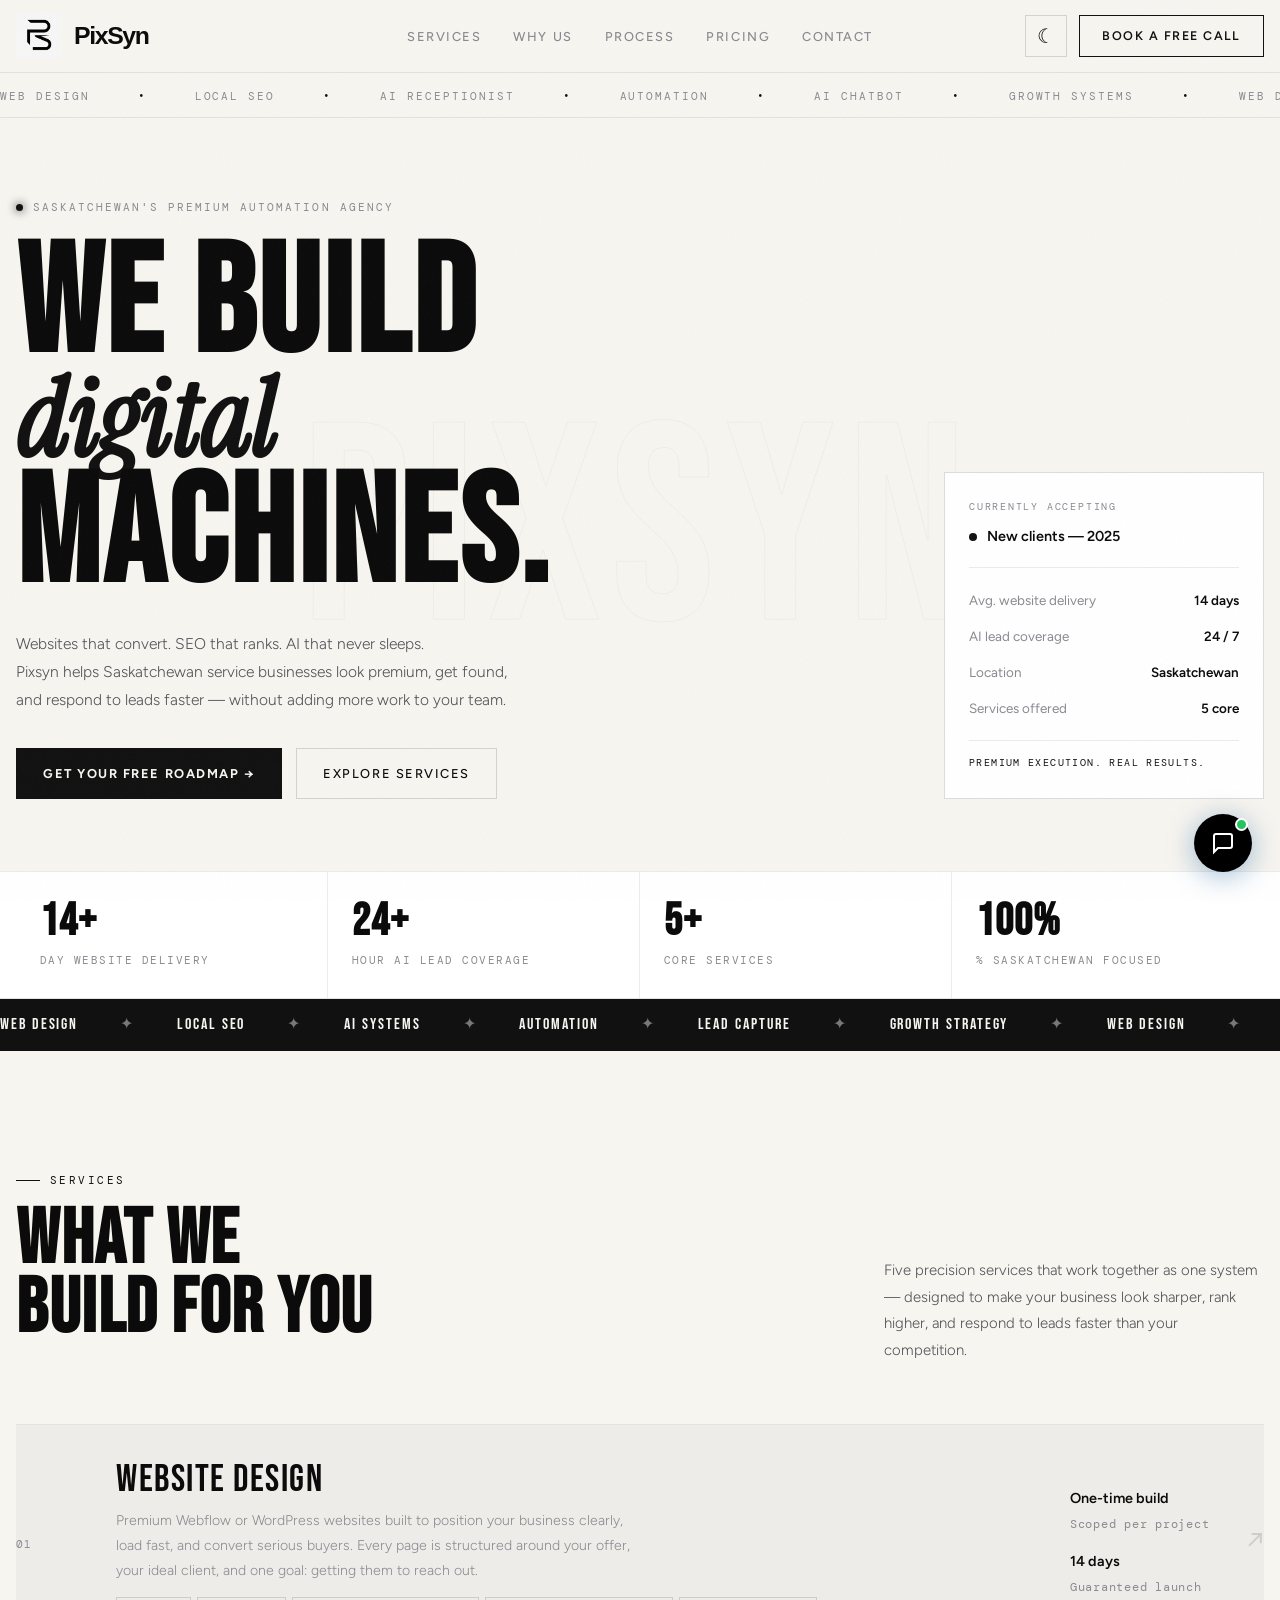
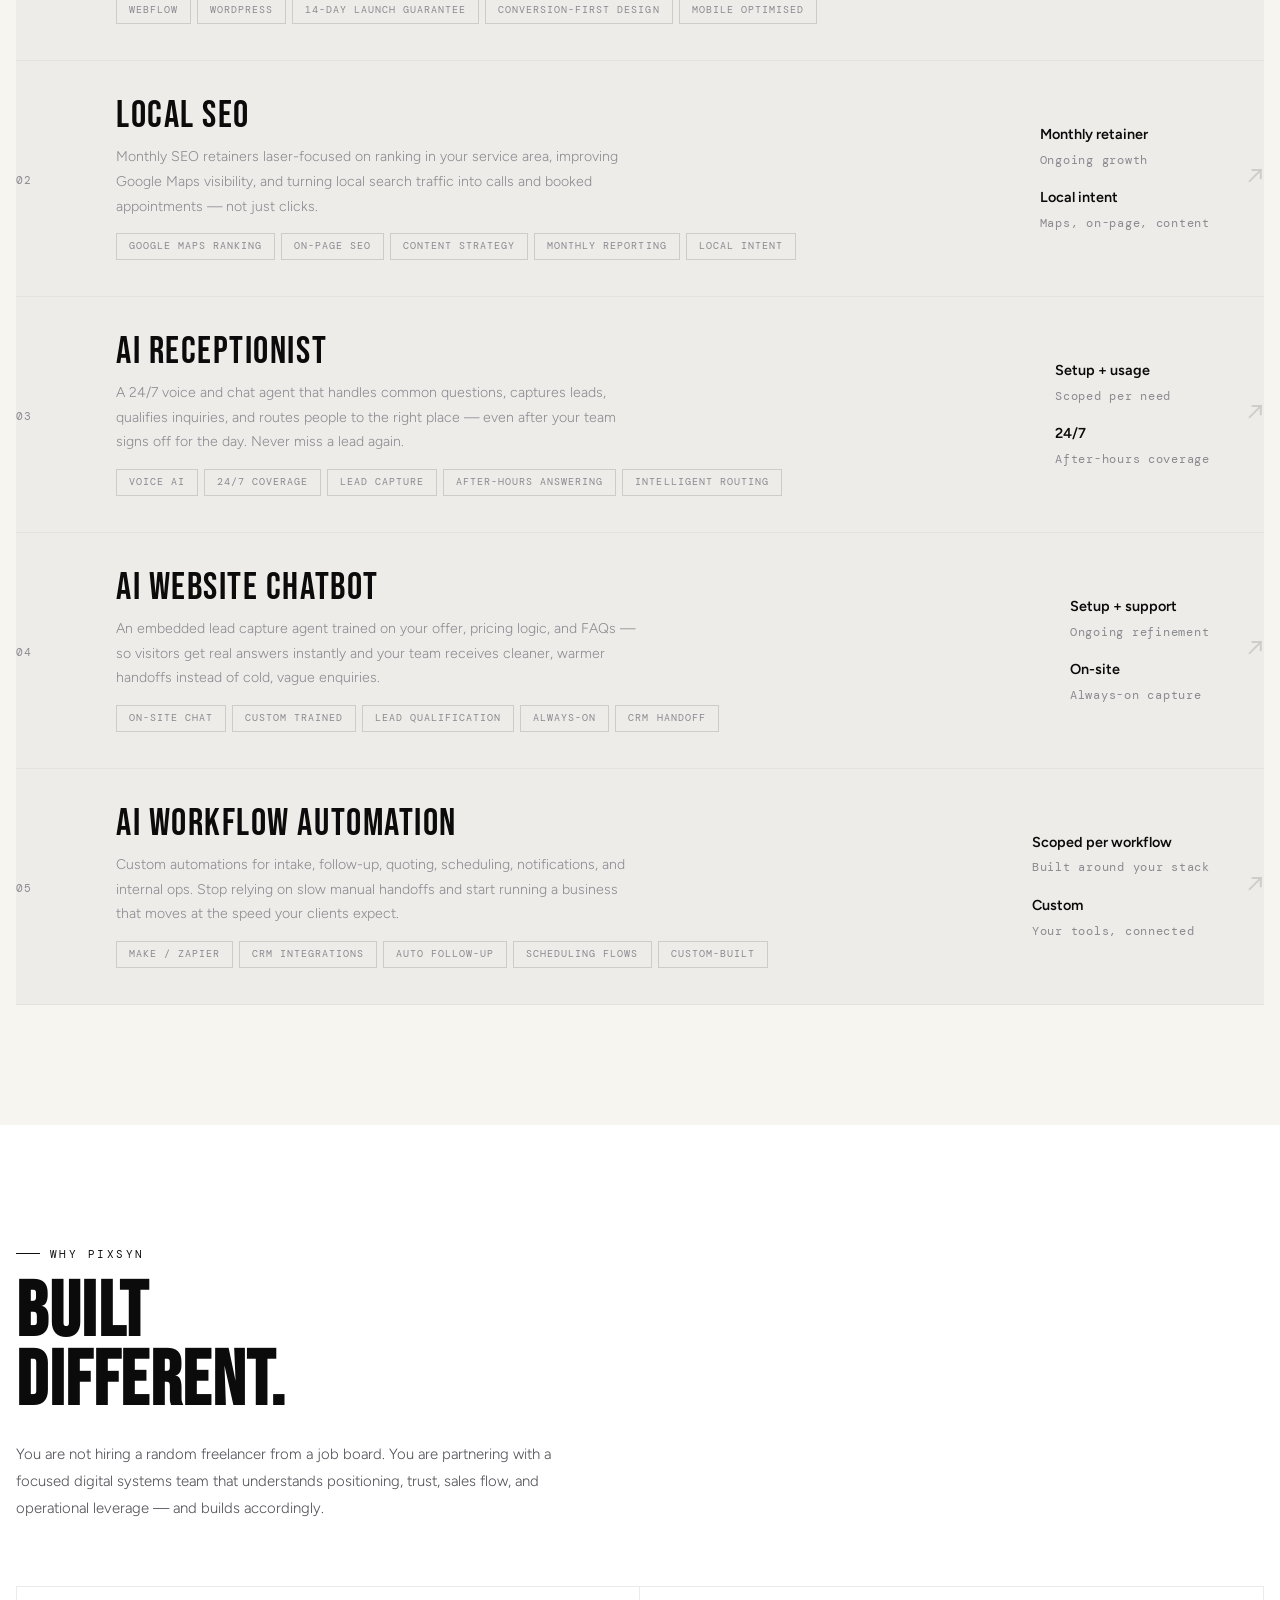
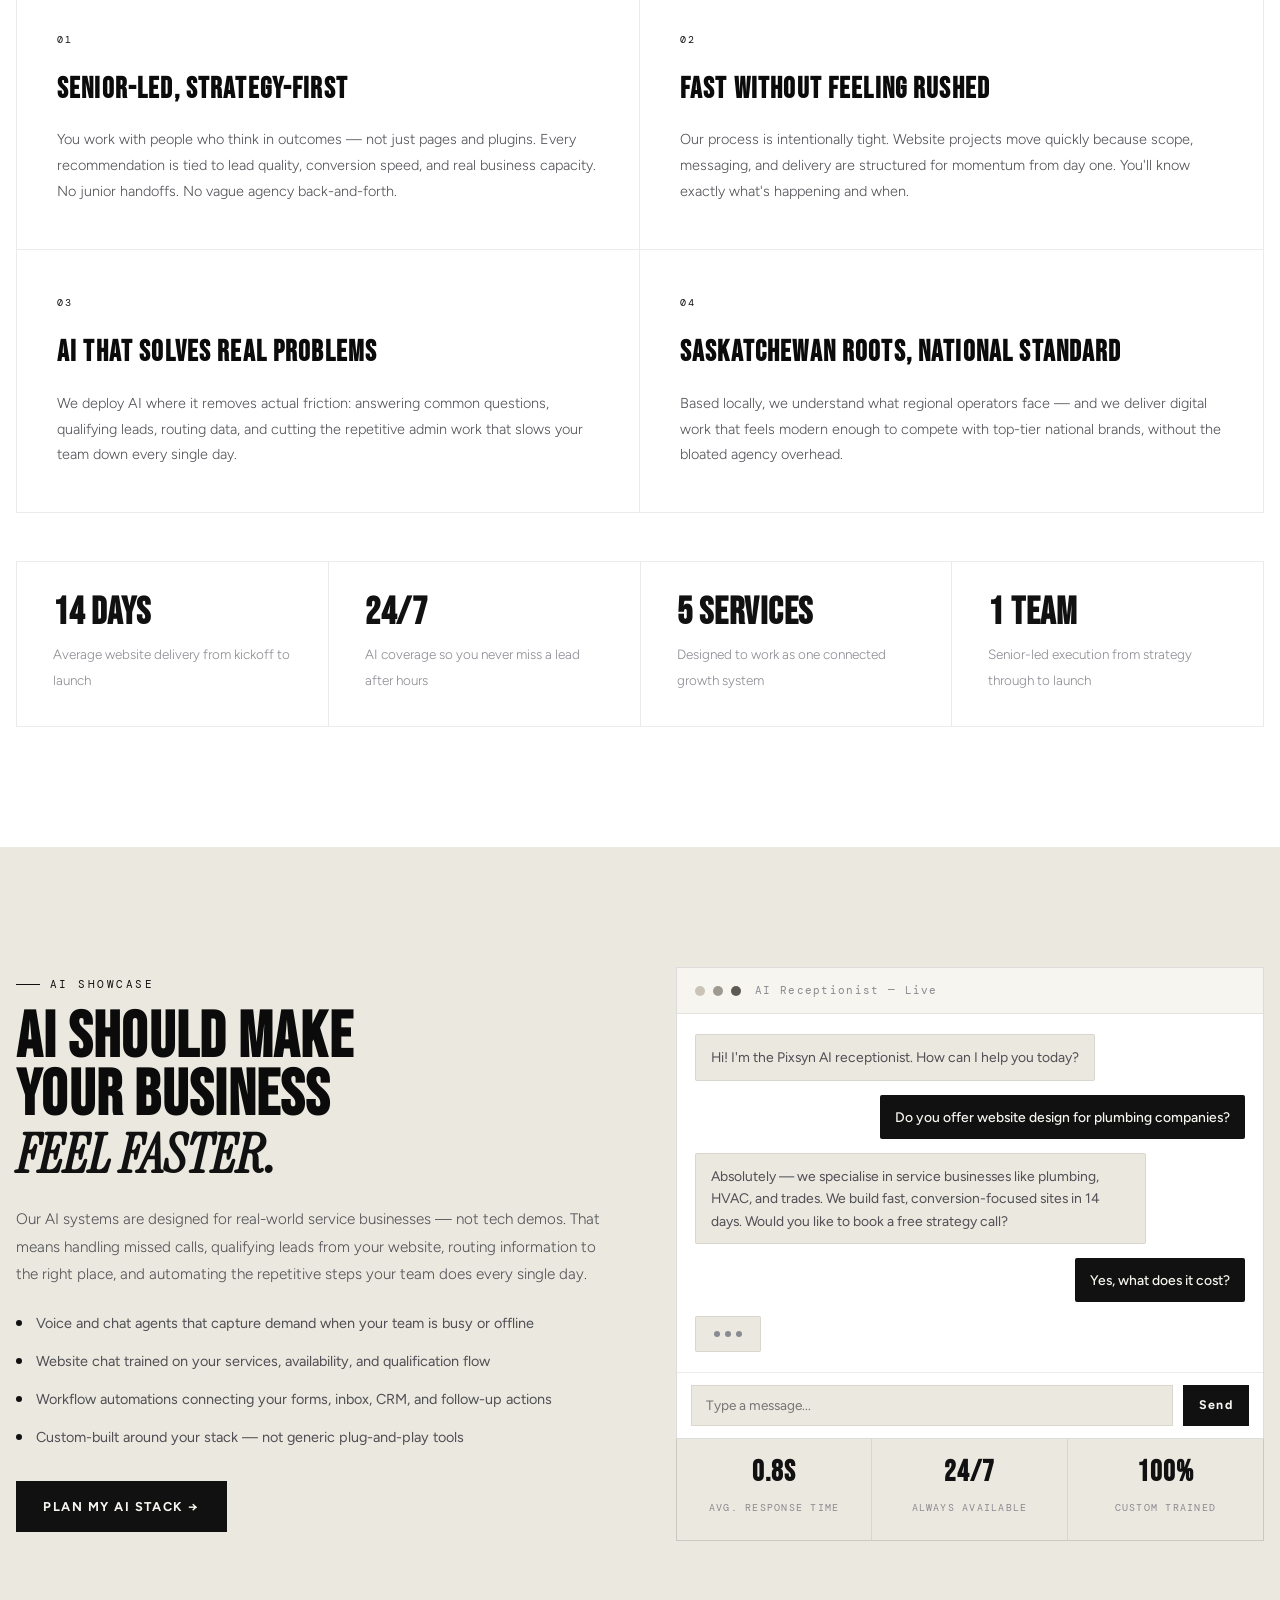
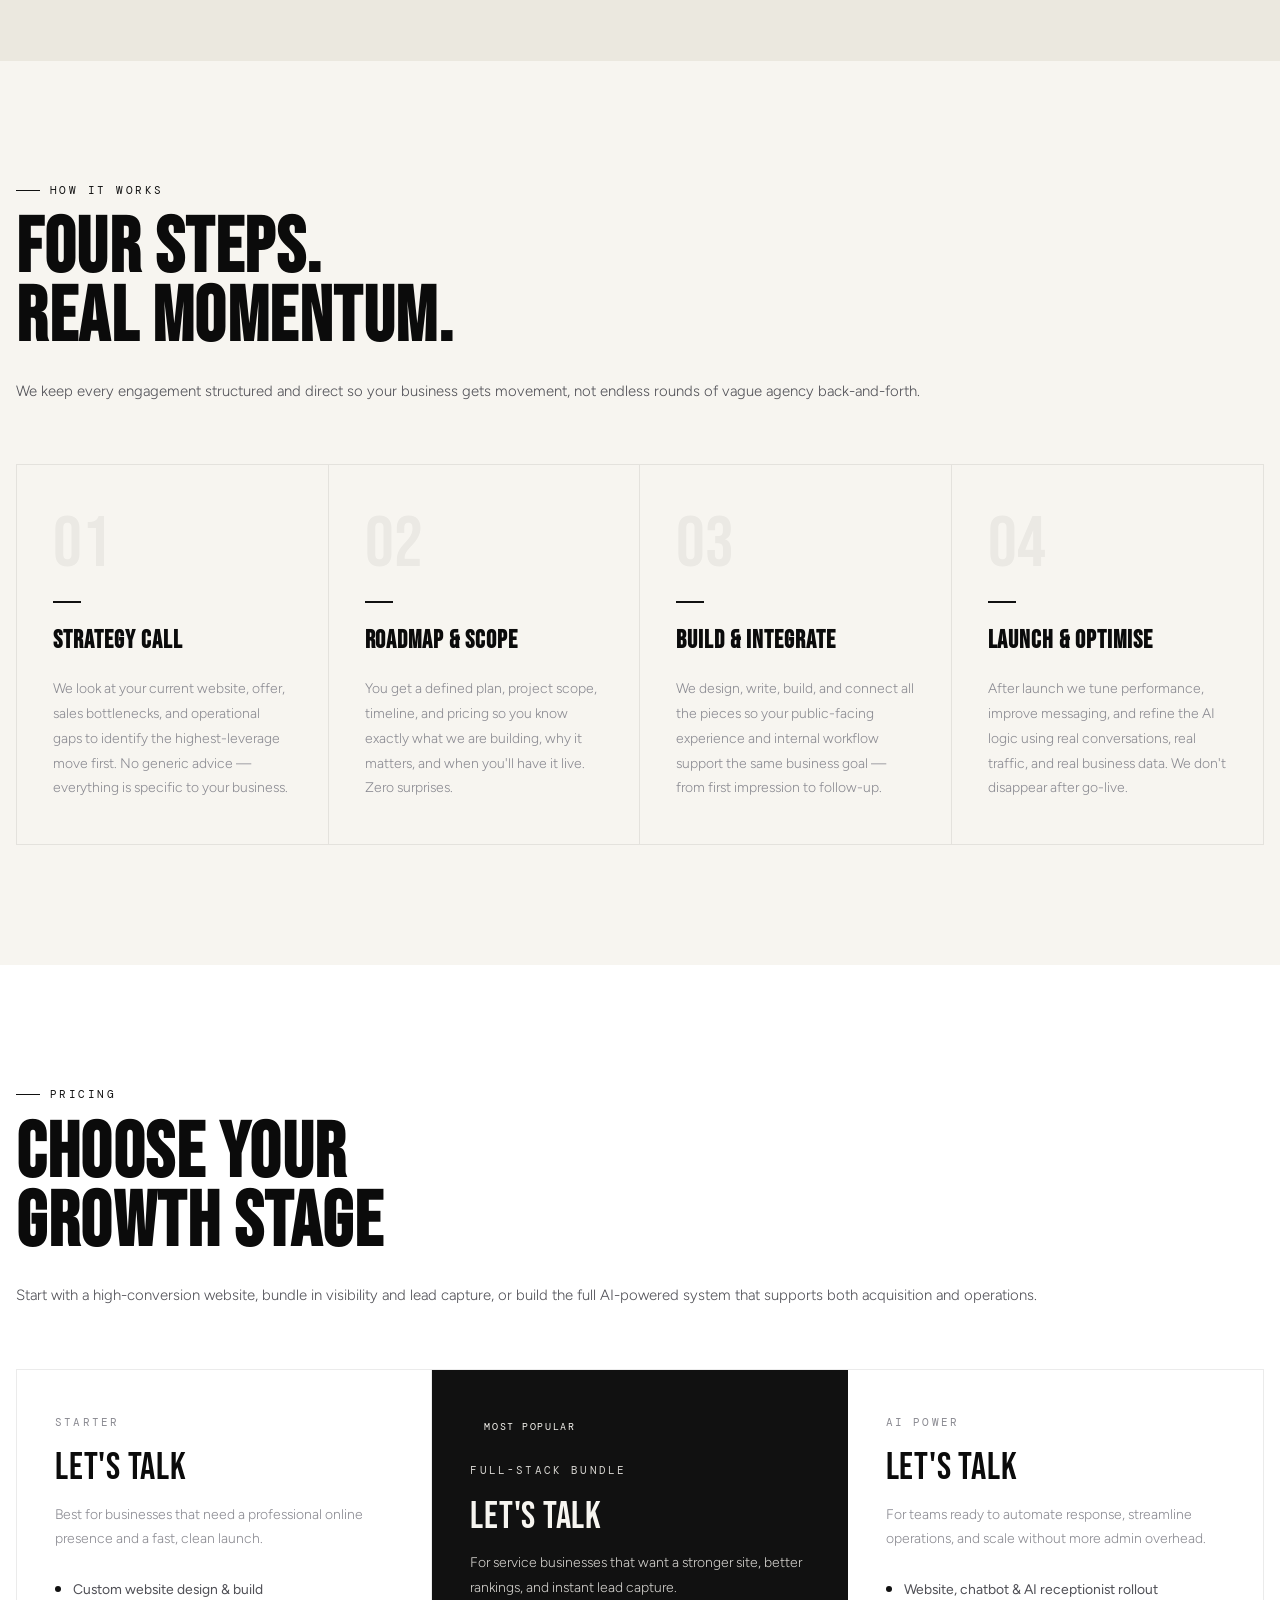
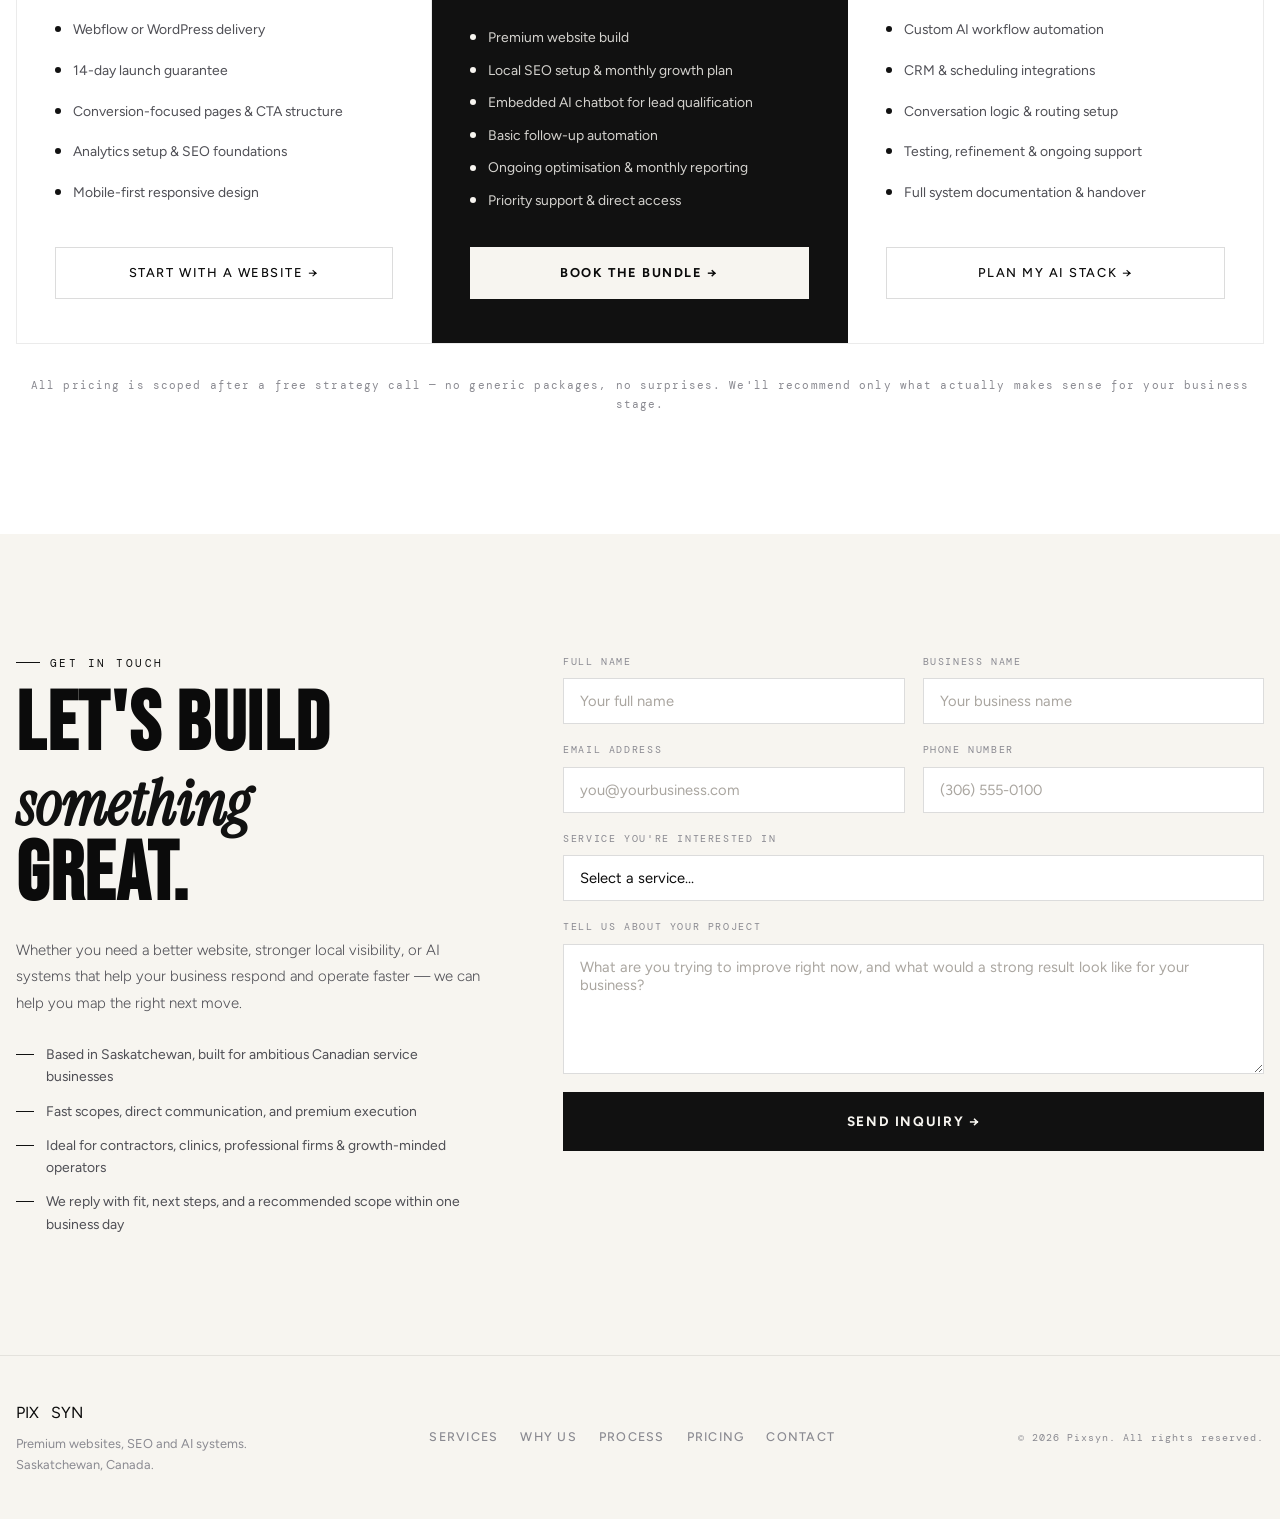
==== index.html @ 39177be8 "added meta tags" ====
<!DOCTYPE html>
<html lang="en">
<head>
  <meta charset="UTF-8" />
  <meta name="viewport" content="width=device-width, initial-scale=1.0" />
  <title>Pixsyn — Websites, SEO & AI for Saskatchewan Businesses</title>
  <meta name="google-site-verification" content="Lgkf16A8EU4ek6sT0yUxnqPzHOumpGakwAijNz4ITOw" />
  <meta name="description" content="Pixsyn is Saskatchewan's premium digital agency. We build websites, handle local SEO, and deploy AI systems for small businesses. Live in 14 days, guaranteed."/>
  <meta name="keywords" content="web design Saskatchewan, web design Saskatoon, web design Regina, local SEO Saskatchewan, AI receptionist, website design small business"/>
  <meta name="author" content="Pixsyn"/>
  <meta property="og:title" content="Pixsyn — Websites, SEO & AI for Saskatchewan Businesses"/>
  <meta property="og:description" content="Premium websites, local SEO and AI systems for Saskatchewan small businesses. Live in 14 days, guaranteed."/>
  <meta property="og:url" content="https://pixsyn.com"/>
  <meta property="og:type" content="website"/>
  
  <link rel="preconnect" href="https://fonts.googleapis.com" />
  <link rel="preconnect" href="https://fonts.gstatic.com" crossorigin />
  <link href="https://fonts.googleapis.com/css2?family=Bebas+Neue&family=Instrument+Serif:ital@0;1&family=DM+Mono:wght@300;400&family=Figtree:wght@300;400;500;600&display=swap" rel="stylesheet" />
  <link rel="stylesheet" href="style.css" />
</head>
<body>

  <!-- ── NAV ── -->
  <header class="nav-wrap">
    <div class="container">
      <nav class="nav">
        <a href="#top" class="logo">
           <img src="logo.png" alt="PixSyn logo" class="logo-mark">
          <span class="logo-text">PixSyn</span>
        </a>

        <ul class="nav-links" id="navLinks">
          <li><a href="#services">Services</a></li>
          <li><a href="#why">Why Us</a></li>
          <li><a href="#process">Process</a></li>
          <li><a href="#pricing">Pricing</a></li>
          <li><a href="#contact">Contact</a></li>
        </ul>

        <div class="nav-actions">
          <button class="theme-click" id="themeToggle" type="button" aria-label="Switch to night mode">
            <span id="themeText">☾</span>
          </button>

          <a href="#contact" class="nav-cta">Book a Free Call</a>
        </div>

        <button class="hamburger" id="hamburger" aria-label="Toggle menu" aria-expanded="false">
          <span></span><span></span><span></span>
        </button>
      </nav>
    </div>
  </header>

  <!-- MOBILE MENU -->
  <div class="mobile-menu" id="mobileMenu" aria-hidden="true">
    <a href="#services">Services</a>
    <a href="#why">Why Us</a>
    <a href="#process">Process</a>
    <a href="#pricing">Pricing</a>
    <a href="#contact">Contact</a>
  </div>

  <main id="top">

    <!-- ── HERO ── -->
    <section class="hero">

      <!-- scrolling ticker at top -->
      <div class="ticker-wrap" aria-hidden="true">
        <div class="ticker-track">
          <span>Web Design</span><span class="bull">&bull;</span>
          <span>Local SEO</span><span class="bull">&bull;</span>
          <span>AI Receptionist</span><span class="bull">&bull;</span>
          <span>Automation</span><span class="bull">&bull;</span>
          <span>AI Chatbot</span><span class="bull">&bull;</span>
          <span>Growth Systems</span><span class="bull">&bull;</span>
          <span>Web Design</span><span class="bull">&bull;</span>
          <span>Local SEO</span><span class="bull">&bull;</span>
          <span>AI Receptionist</span><span class="bull">&bull;</span>
          <span>Automation</span><span class="bull">&bull;</span>
          <span>AI Chatbot</span><span class="bull">&bull;</span>
          <span>Growth Systems</span><span class="bull">&bull;</span>
        </div>
      </div>

      <!-- giant watermark -->
      <div class="hero-watermark" aria-hidden="true">PIXSYN</div>

      <div class="container hero-body">
        <div class="hero-left">
          <div class="hero-eyebrow">
            <span class="eyebrow-dot"></span>
            Saskatchewan's premium automation agency
          </div>

          <h1 class="hero-title">
            <span class="ht-line">WE BUILD</span>
            <span class="ht-line ht-italic"><em>digital</em></span>
            <span class="ht-line">MACHINES.</span>
          </h1>

          <p class="hero-desc">
            Websites that convert. SEO that ranks. AI that never sleeps.<br>
            Pixsyn helps Saskatchewan service businesses look premium, get found,
            and respond to leads faster — without adding more work to your team.
          </p>

          <div class="hero-btns">
            <a href="#contact" class="btn-primary">Get your free roadmap &rarr;</a>
            <a href="#services" class="btn-ghost">Explore services</a>
          </div>
        </div>

        <div class="hero-right">
          <div class="info-card">
            <div class="ic-label">Currently accepting</div>
            <div class="ic-status">
              <span class="live-dot"></span> New clients — 2025
            </div>
            <hr class="ic-rule" />
            <div class="ic-row"><span>Avg. website delivery</span><strong>14 days</strong></div>
            <div class="ic-row"><span>AI lead coverage</span><strong>24 / 7</strong></div>
            <div class="ic-row"><span>Location</span><strong>Saskatchewan</strong></div>
            <div class="ic-row"><span>Services offered</span><strong>5 core</strong></div>
            <hr class="ic-rule" />
            <div class="ic-tagline">Premium execution. Real results.</div>
          </div>
        </div>
      </div>

      <!-- stats bar -->
      <div class="hero-stats">
        <div class="container stats-inner">
          <div class="stat">
            <strong class="stat-num" data-count="14">0+</strong>
            <span class="stat-lbl">Day website delivery</span>
          </div>
          <div class="stat">
            <strong class="stat-num" data-count="24">0+</strong>
            <span class="stat-lbl">Hour AI lead coverage</span>
          </div>
          <div class="stat">
            <strong class="stat-num" data-count="5">0+</strong>
            <span class="stat-lbl">Core services</span>
          </div>
          <div class="stat">
            <strong class="stat-num" data-count="100">0+</strong>
            <span class="stat-lbl">% Saskatchewan focused</span>
          </div>
        </div>
      </div>
    </section>
    <!-- ── ORANGE MARQUEE ── -->
    <div class="marquee-bar" aria-hidden="true">
      <div class="marquee-track">
        <div class="marquee-group">
          <span>Web Design</span><span class="mdot">✦</span>
          <span>Local SEO</span><span class="mdot">✦</span>
          <span>AI Systems</span><span class="mdot">✦</span>
          <span>Automation</span><span class="mdot">✦</span>
          <span>Lead Capture</span><span class="mdot">✦</span>
          <span>Growth Strategy</span><span class="mdot">✦</span>
        </div>

        <div class="marquee-group">
          <span>Web Design</span><span class="mdot">✦</span>
          <span>Local SEO</span><span class="mdot">✦</span>
          <span>AI Systems</span><span class="mdot">✦</span>
          <span>Automation</span><span class="mdot">✦</span>
          <span>Lead Capture</span><span class="mdot">✦</span>
          <span>Growth Strategy</span><span class="mdot">✦</span>
        </div>

        <div class="marquee-group">
          <span>Web Design</span><span class="mdot">✦</span>
          <span>Local SEO</span><span class="mdot">✦</span>
          <span>AI Systems</span><span class="mdot">✦</span>
          <span>Automation</span><span class="mdot">✦</span>
          <span>Lead Capture</span><span class="mdot">✦</span>
          <span>Growth Strategy</span><span class="mdot">✦</span>
        </div>
      </div>
    </div>



    <!-- ── SERVICES ── -->
    <section class="section" id="services">
      <div class="container">

        <div class="section-head">
          <div>
            <div class="eyebrow">Services</div>
            <h2 class="section-title">WHAT WE<br>BUILD FOR YOU</h2>
          </div>
          <p class="section-desc">
            Five precision services that work together as one system — designed to make
            your business look sharper, rank higher, and respond to leads faster than your competition.
          </p>
        </div>

        <div class="srv-list">

          <div class="srv-row js-reveal">
            <div class="srv-num">01</div>
            <div class="srv-info">
              <div class="srv-name">Website Design</div>
              <p class="srv-desc">
                Premium Webflow or WordPress websites built to position your business clearly,
                load fast, and convert serious buyers. Every page is structured around your offer,
                your ideal client, and one goal: getting them to reach out.
              </p>
              <div class="srv-tags">
                <span class="tag">Webflow</span>
                <span class="tag">WordPress</span>
                <span class="tag">14-Day Launch Guarantee</span>
                <span class="tag">Conversion-First Design</span>
                <span class="tag">Mobile Optimised</span>
              </div>
            </div>
            <div class="srv-meta">
              <div class="srv-meta-item"><strong>One-time build</strong><span>Scoped per project</span></div>
              <div class="srv-meta-item"><strong>14 days</strong><span>Guaranteed launch</span></div>
            </div>
            <div class="srv-arrow">&nearr;</div>
          </div>

          <div class="srv-row js-reveal">
            <div class="srv-num">02</div>
            <div class="srv-info">
              <div class="srv-name">Local SEO</div>
              <p class="srv-desc">
                Monthly SEO retainers laser-focused on ranking in your service area, improving
                Google Maps visibility, and turning local search traffic into calls and booked
                appointments — not just clicks.
              </p>
              <div class="srv-tags">
                <span class="tag">Google Maps Ranking</span>
                <span class="tag">On-Page SEO</span>
                <span class="tag">Content Strategy</span>
                <span class="tag">Monthly Reporting</span>
                <span class="tag">Local Intent</span>
              </div>
            </div>
            <div class="srv-meta">
              <div class="srv-meta-item"><strong>Monthly retainer</strong><span>Ongoing growth</span></div>
              <div class="srv-meta-item"><strong>Local intent</strong><span>Maps, on-page, content</span></div>
            </div>
            <div class="srv-arrow">&nearr;</div>
          </div>

          <div class="srv-row js-reveal">
            <div class="srv-num">03</div>
            <div class="srv-info">
              <div class="srv-name">AI Receptionist</div>
              <p class="srv-desc">
                A 24/7 voice and chat agent that handles common questions, captures leads,
                qualifies inquiries, and routes people to the right place — even after your
                team signs off for the day. Never miss a lead again.
              </p>
              <div class="srv-tags">
                <span class="tag">Voice AI</span>
                <span class="tag">24/7 Coverage</span>
                <span class="tag">Lead Capture</span>
                <span class="tag">After-Hours Answering</span>
                <span class="tag">Intelligent Routing</span>
              </div>
            </div>
            <div class="srv-meta">
              <div class="srv-meta-item"><strong>Setup + usage</strong><span>Scoped per need</span></div>
              <div class="srv-meta-item"><strong>24/7</strong><span>After-hours coverage</span></div>
            </div>
            <div class="srv-arrow">&nearr;</div>
          </div>

          <div class="srv-row js-reveal">
            <div class="srv-num">04</div>
            <div class="srv-info">
              <div class="srv-name">AI Website Chatbot</div>
              <p class="srv-desc">
                An embedded lead capture agent trained on your offer, pricing logic, and FAQs —
                so visitors get real answers instantly and your team receives cleaner, warmer
                handoffs instead of cold, vague enquiries.
              </p>
              <div class="srv-tags">
                <span class="tag">On-Site Chat</span>
                <span class="tag">Custom Trained</span>
                <span class="tag">Lead Qualification</span>
                <span class="tag">Always-On</span>
                <span class="tag">CRM Handoff</span>
              </div>
            </div>
            <div class="srv-meta">
              <div class="srv-meta-item"><strong>Setup + support</strong><span>Ongoing refinement</span></div>
              <div class="srv-meta-item"><strong>On-site</strong><span>Always-on capture</span></div>
            </div>
            <div class="srv-arrow">&nearr;</div>
          </div>

          <div class="srv-row js-reveal">
            <div class="srv-num">05</div>
            <div class="srv-info">
              <div class="srv-name">AI Workflow Automation</div>
              <p class="srv-desc">
                Custom automations for intake, follow-up, quoting, scheduling, notifications,
                and internal ops. Stop relying on slow manual handoffs and start running a
                business that moves at the speed your clients expect.
              </p>
              <div class="srv-tags">
                <span class="tag">Make / Zapier</span>
                <span class="tag">CRM Integrations</span>
                <span class="tag">Auto Follow-Up</span>
                <span class="tag">Scheduling Flows</span>
                <span class="tag">Custom-Built</span>
              </div>
            </div>
            <div class="srv-meta">
              <div class="srv-meta-item"><strong>Scoped per workflow</strong><span>Built around your stack</span></div>
              <div class="srv-meta-item"><strong>Custom</strong><span>Your tools, connected</span></div>
            </div>
            <div class="srv-arrow">&nearr;</div>
          </div>

        </div>
      </div>
    </section>

    <!-- ── WHY PIXSYN ── -->
    <section class="section why-section" id="why">
      <div class="container">
        <div class="eyebrow">Why Pixsyn</div>
        <h2 class="section-title">BUILT<br>DIFFERENT.</h2>
        <p class="section-desc why-desc">
          You are not hiring a random freelancer from a job board. You are partnering with a focused
          digital systems team that understands positioning, trust, sales flow, and operational leverage
          — and builds accordingly.
        </p>

        <div class="why-grid">
          <div class="why-card js-reveal">
            <div class="why-num">01</div>
            <h3>Senior-led, strategy-first</h3>
            <p>
              You work with people who think in outcomes — not just pages and plugins.
              Every recommendation is tied to lead quality, conversion speed, and real business capacity.
              No junior handoffs. No vague agency back-and-forth.
            </p>
          </div>
          <div class="why-card js-reveal">
            <div class="why-num">02</div>
            <h3>Fast without feeling rushed</h3>
            <p>
              Our process is intentionally tight. Website projects move quickly because scope,
              messaging, and delivery are structured for momentum from day one. You'll know
              exactly what's happening and when.
            </p>
          </div>
          <div class="why-card js-reveal">
            <div class="why-num">03</div>
            <h3>AI that solves real problems</h3>
            <p>
              We deploy AI where it removes actual friction: answering common questions,
              qualifying leads, routing data, and cutting the repetitive admin work
              that slows your team down every single day.
            </p>
          </div>
          <div class="why-card js-reveal">
            <div class="why-num">04</div>
            <h3>Saskatchewan roots, national standard</h3>
            <p>
              Based locally, we understand what regional operators face — and we deliver
              digital work that feels modern enough to compete with top-tier national brands,
              without the bloated agency overhead.
            </p>
          </div>
        </div>

        <!-- proof strip -->
        <div class="proof-strip js-reveal">
          <div class="proof-item">
            <strong>14 days</strong>
            <span>Average website delivery from kickoff to launch</span>
          </div>
          <div class="proof-divider"></div>
          <div class="proof-item">
            <strong>24/7</strong>
            <span>AI coverage so you never miss a lead after hours</span>
          </div>
          <div class="proof-divider"></div>
          <div class="proof-item">
            <strong>5 services</strong>
            <span>Designed to work as one connected growth system</span>
          </div>
          <div class="proof-divider"></div>
          <div class="proof-item">
            <strong>1 team</strong>
            <span>Senior-led execution from strategy through to launch</span>
          </div>
        </div>

      </div>
    </section>

    <!-- ── AI SHOWCASE ── -->
    <section class="section ai-section" id="ai">
      <div class="container">
        <div class="ai-grid">
          <div class="ai-copy">
            <div class="eyebrow">AI Showcase</div>
            <h2 class="section-title">AI SHOULD MAKE<br>YOUR BUSINESS<br><em>FEEL FASTER.</em></h2>
            <p>
              Our AI systems are designed for real-world service businesses —
              not tech demos. That means handling missed calls, qualifying leads
              from your website, routing information to the right place, and
              automating the repetitive steps your team does every single day.
            </p>
            <ul class="ai-points">
              <li>
                <span class="ai-dot"></span>
                Voice and chat agents that capture demand when your team is busy or offline
              </li>
              <li>
                <span class="ai-dot"></span>
                Website chat trained on your services, availability, and qualification flow
              </li>
              <li>
                <span class="ai-dot"></span>
                Workflow automations connecting your forms, inbox, CRM, and follow-up actions
              </li>
              <li>
                <span class="ai-dot"></span>
                Custom-built around your stack — not generic plug-and-play tools
              </li>
            </ul>
            <a href="#contact" class="btn-primary" style="margin-top:2rem">Plan my AI stack &rarr;</a>
          </div>

          <div class="ai-visual js-reveal">
            <div class="ai-card">
              <div class="ai-card-header">
                <span class="ai-card-dot red"></span>
                <span class="ai-card-dot amber"></span>
                <span class="ai-card-dot green"></span>
                <span class="ai-card-title">AI Receptionist — Live</span>
              </div>
              <div class="ai-chat">
                <div class="chat-msg bot">
                  Hi! I'm the Pixsyn AI receptionist. How can I help you today?
                </div>
                <div class="chat-msg user">
                  Do you offer website design for plumbing companies?
                </div>
                <div class="chat-msg bot">
                  Absolutely — we specialise in service businesses like plumbing, HVAC,
                  and trades. We build fast, conversion-focused sites in 14 days.
                  Would you like to book a free strategy call?
                </div>
                <div class="chat-msg user">
                  Yes, what does it cost?
                </div>
                <div class="chat-msg bot typing" id="typingMsg">
                  <span class="typing-dot"></span>
                  <span class="typing-dot"></span>
                  <span class="typing-dot"></span>
                </div>
              </div>
              <div class="ai-card-footer">
                <input type="text" placeholder="Type a message..." readonly />
                <button class="ai-send">Send</button>
              </div>
            </div>

            <div class="ai-stats-row">
              <div class="ai-stat">
                <strong>0.8s</strong>
                <span>Avg. response time</span>
              </div>
              <div class="ai-stat">
                <strong>24/7</strong>
                <span>Always available</span>
              </div>
              <div class="ai-stat">
                <strong>100%</strong>
                <span>Custom trained</span>
              </div>
            </div>
          </div>
        </div>
      </div>
    </section>

    <!-- ── PROCESS ── -->
    <section class="section" id="process">
      <div class="container">
        <div class="eyebrow">How It Works</div>
        <h2 class="section-title">FOUR STEPS.<br>REAL MOMENTUM.</h2>
        <p class="section-desc">
          We keep every engagement structured and direct so your business gets movement,
          not endless rounds of vague agency back-and-forth.
        </p>

        <div class="process-grid">
          <div class="process-card js-reveal">
            <div class="process-num">01</div>
            <div class="process-accent"></div>
            <h3>Strategy Call</h3>
            <p>
              We look at your current website, offer, sales bottlenecks, and operational
              gaps to identify the highest-leverage move first. No generic advice —
              everything is specific to your business.
            </p>
          </div>
          <div class="process-card js-reveal">
            <div class="process-num">02</div>
            <div class="process-accent"></div>
            <h3>Roadmap &amp; Scope</h3>
            <p>
              You get a defined plan, project scope, timeline, and pricing so you know
              exactly what we are building, why it matters, and when you'll have it live.
              Zero surprises.
            </p>
          </div>
          <div class="process-card js-reveal">
            <div class="process-num">03</div>
            <div class="process-accent"></div>
            <h3>Build &amp; Integrate</h3>
            <p>
              We design, write, build, and connect all the pieces so your public-facing
              experience and internal workflow support the same business goal — from
              first impression to follow-up.
            </p>
          </div>
          <div class="process-card js-reveal">
            <div class="process-num">04</div>
            <div class="process-accent"></div>
            <h3>Launch &amp; Optimise</h3>
            <p>
              After launch we tune performance, improve messaging, and refine the AI logic
              using real conversations, real traffic, and real business data. We don't
              disappear after go-live.
            </p>
          </div>
        </div>
      </div>
    </section>

    <!-- ── PRICING ── -->
    <section class="section pricing-section" id="pricing">
      <div class="container">
        <div class="eyebrow">Pricing</div>
        <h2 class="section-title">CHOOSE YOUR<br>GROWTH STAGE</h2>
        <p class="section-desc">
          Start with a high-conversion website, bundle in visibility and lead capture,
          or build the full AI-powered system that supports both acquisition and operations.
        </p>

        <div class="pricing-grid">

          <div class="pricing-card js-reveal">
            <div class="pc-plan">Starter</div>
            <div class="pc-price">Let's Talk</div>
            <p class="pc-desc">Best for businesses that need a professional online presence and a fast, clean launch.</p>
            <ul class="pc-list">
              <li>Custom website design &amp; build</li>
              <li>Webflow or WordPress delivery</li>
              <li>14-day launch guarantee</li>
              <li>Conversion-focused pages &amp; CTA structure</li>
              <li>Analytics setup &amp; SEO foundations</li>
              <li>Mobile-first responsive design</li>
            </ul>
            <a href="#contact" class="btn-ghost pc-btn">Start with a website &rarr;</a>
          </div>

          <div class="pricing-card featured js-reveal">
            <div class="pc-badge">Most Popular</div>
            <div class="pc-plan">Full-Stack Bundle</div>
            <div class="pc-price">Let's Talk</div>
            <p class="pc-desc">For service businesses that want a stronger site, better rankings, and instant lead capture.</p>
            <ul class="pc-list">
              <li>Premium website build</li>
              <li>Local SEO setup &amp; monthly growth plan</li>
              <li>Embedded AI chatbot for lead qualification</li>
              <li>Basic follow-up automation</li>
              <li>Ongoing optimisation &amp; monthly reporting</li>
              <li>Priority support &amp; direct access</li>
            </ul>
            <a href="#contact" class="btn-dark pc-btn">Book the bundle &rarr;</a>
          </div>

          <div class="pricing-card js-reveal">
            <div class="pc-plan">AI Power</div>
            <div class="pc-price">Let's Talk</div>
            <p class="pc-desc">For teams ready to automate response, streamline operations, and scale without more admin overhead.</p>
            <ul class="pc-list">
              <li>Website, chatbot &amp; AI receptionist rollout</li>
              <li>Custom AI workflow automation</li>
              <li>CRM &amp; scheduling integrations</li>
              <li>Conversation logic &amp; routing setup</li>
              <li>Testing, refinement &amp; ongoing support</li>
              <li>Full system documentation &amp; handover</li>
            </ul>
            <a href="#contact" class="btn-ghost pc-btn">Plan my AI stack &rarr;</a>
          </div>

        </div>

        <div class="pricing-note">
          All pricing is scoped after a free strategy call — no generic packages, no surprises.
          We'll recommend only what actually makes sense for your business stage.
        </div>
      </div>
    </section>

    <!-- ── CONTACT ── -->
    <section class="section contact-section" id="contact">
      <div class="container">
        <div class="contact-grid">

          <div class="contact-left">
            <div class="eyebrow">Get In Touch</div>
            <h2 class="contact-title">
              LET'S BUILD<br><em>something</em><br>GREAT.
            </h2>
            <p class="contact-sub">
              Whether you need a better website, stronger local visibility, or AI systems that
              help your business respond and operate faster — we can help you map the right next move.
            </p>
            <ul class="contact-points">
              <li>Based in Saskatchewan, built for ambitious Canadian service businesses</li>
              <li>Fast scopes, direct communication, and premium execution</li>
              <li>Ideal for contractors, clinics, professional firms &amp; growth-minded operators</li>
              <li>We reply with fit, next steps, and a recommended scope within one business day</li>
            </ul>
          </div>

          <div class="contact-right">
            <form id="contactForm" class="contact-form">
              <div class="form-row">
                <div class="field">
                  <label for="fname">Full Name</label>
                  <input type="text" id="fname" name="name" placeholder="Your full name" required />
                </div>
                <div class="field">
                  <label for="fbusiness">Business Name</label>
                  <input type="text" id="fbusiness" name="business" placeholder="Your business name" required />
                </div>
              </div>
              <div class="form-row">
                <div class="field">
                  <label for="femail">Email Address</label>
                  <input type="email" id="femail" name="email" placeholder="you@yourbusiness.com" required />
                </div>
                <div class="field">
                  <label for="fphone">Phone Number</label>
                  <input type="tel" id="fphone" name="phone" placeholder="(306) 555-0100" />
                </div>
              </div>
              <div class="field">
                <label for="fservice">Service You're Interested In</label>
                <select id="fservice" name="service" required>
                  <option value="">Select a service...</option>
                  <option>Website Design</option>
                  <option>Local SEO</option>
                  <option>AI Receptionist</option>
                  <option>AI Website Chatbot</option>
                  <option>AI Workflow Automation</option>
                  <option>Full-Stack Bundle</option>
                  <option>Not sure yet — need advice</option>
                </select>
              </div>
              <div class="field">
                <label for="fmessage">Tell Us About Your Project</label>
                <textarea id="fmessage" name="message" rows="5"
                  placeholder="What are you trying to improve right now, and what would a strong result look like for your business?" required></textarea>
              </div>
              <div class="form-status" id="formStatus"></div>
              <button type="submit" class="btn-primary submit-btn">
                Send Inquiry &rarr;
              </button>
            </form>
          </div>

        </div>
      </div>
    </section>

  </main>

  <!-- ── FOOTER ── -->
  <footer class="footer">
    <div class="container footer-inner">
      <div class="footer-brand">
        <div class="logo">
          <span class="pix">PIX</span><span class="syn">SYN</span>
        </div>
        <p>Premium websites, SEO and AI systems.<br>Saskatchewan, Canada.</p>
      </div>
      <nav class="footer-links" aria-label="Footer navigation">
        <a href="#services">Services</a>
        <a href="#why">Why Us</a>
        <a href="#process">Process</a>
        <a href="#pricing">Pricing</a>
        <a href="#contact">Contact</a>
      </nav>
      <div class="footer-copy">
        &copy; <span id="fyear"></span> Pixsyn. All rights reserved.
      </div>
    </div>
  </footer>

  <script src="main.js"></script>
</body>
</html>
---- style.css ----
/* ─────────────────────────────────────────────────────
   PIXSYN — style.css
   Color scheme: Modern editorial minimalism — warm paper, black ink, soft graphite
───────────────────────────────────────────────────── */

/* ── RESET ──────────────────────────────────────────── */
*, *::before, *::after { box-sizing: border-box; margin: 0; padding: 0; }

:root {
  /* Modern editorial minimalism palette */
  --navy:       #f7f5f0;
  --navy-2:     #ffffff;
  --navy-3:     #ebe8df;
  --white:      #0b0b0b;
  --off:        #4f4f55;
  --muted:      #8a8a91;
  --orange:     #111111;
  --orange-h:   #2a2a2a;
  --border:     rgba(11,11,11,0.08);
  --border-mid: rgba(11,11,11,0.14);

  --ff-display: 'Bebas Neue', sans-serif;
  --ff-serif:   'Instrument Serif', serif;
  --ff-mono:    'DM Mono', monospace;
  --ff-body:    'Figtree', sans-serif;

  --ease: cubic-bezier(0.16, 1, 0.3, 1);
}

/* Dark mode palette */
body.dark-mode {
  --navy:       #0b0b0b;
  --navy-2:     #111111;
  --navy-3:     #181818;
  --white:      #f7f5f0;
  --off:        #c9c5bc;
  --muted:      #8f8b84;
  --orange:     #f7f5f0;
  --orange-h:   #d8d3c8;
  --border:     rgba(247,245,240,0.09);
  --border-mid: rgba(247,245,240,0.16);
}

html { scroll-behavior: smooth; }

body {
  background: var(--navy);
  color: var(--white);
  font-family: var(--ff-body);
  font-weight: 400;
  line-height: 1.65;
  overflow-x: hidden;
  cursor: auto;
}

/* grain */
body::before {
  content: '';
  position: fixed; inset: 0;
  pointer-events: none; z-index: 9000;
  opacity: 0.025;
  background-image: url("data:image/svg+xml,%3Csvg xmlns='http://www.w3.org/2000/svg' width='300' height='300'%3E%3Cfilter id='n'%3E%3CfeTurbulence type='fractalNoise' baseFrequency='0.85' numOctaves='4' stitchTiles='stitch'/%3E%3C/filter%3E%3Crect width='300' height='300' filter='url(%23n)'/%3E%3C/svg%3E");
  background-size: 180px;
}

a { color: inherit; text-decoration: none; }
button { font: inherit; border: none; background: none; cursor: none; }
ul { list-style: none; }


/* ── LAYOUT ─────────────────────────────────────────── */
.container {
  width: min(1300px, calc(100% - 2rem));
  margin: 0 auto;
}
.section { padding: 120px 0; }

/* ── SCROLL ANIMATIONS ──────────────────────────────── */
.js-reveal {
  opacity: 0;
  transform: translateY(40px);
  transition: opacity 0.75s var(--ease), transform 0.75s var(--ease);
}
.js-reveal.visible {
  opacity: 1;
  transform: translateY(0);
}

/* ── NAV ─────────────────────────────────────────────── */
.nav-wrap {
  position: sticky; 
  top: 0; 
  z-index: 500;
  background: rgba(247,245,240,0.88);
  backdrop-filter: blur(20px);
  border-bottom: 1px solid var(--border);
  transition: background 0.25s ease, border-color 0.25s ease;
}

body.dark-mode .nav-wrap {
  background: rgba(11,11,11,0.88);
}

.nav {
  display: grid;
  grid-template-columns: 1fr auto 1fr;
  align-items: center;
  height: 72px;
  gap: 24px;
}
.logo {
  justify-self: start;
  display: inline-flex;
  align-items: center;
  gap: 12px;
  line-height: 1;
}

.logo-mark {
  width: 46px;
  height: 46px;
  object-fit: contain;
  display: block;
  margin-top: -1px;
}

.logo-text {
  font-family: "Inter", "Helvetica Neue", Arial, sans-serif;
  font-size: 1.55rem;
  font-weight: 800;
  letter-spacing: -0.055em;
  color: var(--white);
  line-height: 1;
}


.nav-links {
  justify-self: center;
  display: flex;
  align-items: center;
  gap: 32px;
}

.nav-links a {
  font-size: 0.8rem;
  font-weight: 500;
  letter-spacing: 0.12em;
  text-transform: uppercase;
  color: var(--muted);
  position: relative;
  transition: color 0.2s;
}

.nav-links a::after {
  content: '';
  position: absolute;
  bottom: -3px;
  left: 0;
  width: 0;
  height: 1px;
  background: var(--orange);
  transition: width 0.3s var(--ease);
}

.nav-links a:hover { color: var(--white); }
.nav-links a:hover::after { width: 100%; }

.nav-actions {
  justify-self: end;
  display: flex;
  align-items: center;
  gap: 12px;
}

.nav-cta {
  padding: 10px 22px;
  border: 1px solid var(--orange);
  color: var(--orange);
  font-size: 0.78rem;
  font-weight: 600;
  letter-spacing: 0.12em;
  text-transform: uppercase;
  transition: background 0.2s, color 0.2s;
}

.nav-cta:hover {
  background: var(--orange);
  color: var(--navy);
}

/* ── NAV ACTIONS ─────────────────────────────────── */
.nav-actions {
  display: flex;
  align-items: center;
  gap: 12px;
  margin-left: auto;
}

/* ── DAY / NIGHT CLICK ───────────────────────────── */
.theme-click {
  width: 42px;
  height: 42px;
  padding: 0;
  border: 1px solid var(--border-mid);
  background: transparent;
  color: var(--white);
  font-family: var(--ff-body);
  font-size: 1.25rem;
  font-weight: 400;
  line-height: 1;
  display: inline-flex;
  align-items: center;
  justify-content: center;
  transition: background 0.2s, color 0.2s, border-color 0.2s;
}

.theme-click:hover {
  border-color: var(--orange);
  color: var(--white);
  background: rgba(11,11,11,0.035);
}

body.dark-mode .theme-click:hover {
  background: rgba(247,245,240,0.06);
}

.hamburger { display: none; flex-direction: column; gap: 5px; padding: 8px; }

.hamburger span {
  display: block; width: 22px; height: 1.5px;
  background: var(--white);
  transition: transform 0.3s var(--ease), opacity 0.3s;
}

.hamburger.open span:nth-child(1) { transform: translateY(6.5px) rotate(45deg); }
.hamburger.open span:nth-child(2) { opacity: 0; }
.hamburger.open span:nth-child(3) { transform: translateY(-6.5px) rotate(-45deg); }
.mobile-menu {
  display: none; position: fixed; inset: 0;
  background: var(--navy); z-index: 490;
  flex-direction: column; align-items: center;
  justify-content: center; gap: 28px;
}
.mobile-menu.open { display: flex; }
.mobile-menu a {
  font-family: var(--ff-display);
  font-size: clamp(2.8rem, 10vw, 5rem);
  letter-spacing: 0.05em; color: var(--white);
  transition: color 0.2s;
}
.mobile-menu a:hover { color: var(--orange); }

/* ── HERO ─────────────────────────────────────────── */
.hero {
  min-height: auto;
  display: flex; 
  flex-direction: column;
  justify-content: flex-start;
  position: relative; 
  overflow: hidden;
  border-bottom: 1px solid var(--border);
}

.hero-watermark {
  position: absolute; top: 50%; left: 50%;
  transform: translate(-50%, -50%);
  font-family: var(--ff-display);
  font-size: clamp(18vw, 22vw, 30vw);
  color: transparent;
  -webkit-text-stroke: 1px rgba(11,11,11,0.035);
  white-space: nowrap; pointer-events: none;
  user-select: none; letter-spacing: 0.04em; line-height: 1;
  will-change: transform;
}

/* ticker */
.ticker-wrap {
  position: relative;
  padding: 9px 0;
  border-bottom: 1px solid var(--border);
  overflow: hidden; white-space: nowrap;
}
.ticker-track {
  display: inline-flex; gap: 48px;
  animation: ticker 32s linear infinite;
}
.ticker-track span {
  font-family: var(--ff-mono); font-size: 0.68rem;
  letter-spacing: 0.18em; text-transform: uppercase; color: var(--muted);
}
.ticker-track .bull { color: var(--orange); }

@keyframes ticker {
  from { transform: translateX(0); }
  to   { transform: translateX(-50%); }
}

/* hero body */
.hero-body {
  display: grid;
  grid-template-columns: 1fr 320px;
  gap: 48px; align-items: end;
  padding-top: 80px; padding-bottom: 72px;
  position: relative; z-index: 2;
}

.hero-eyebrow {
  display: flex; align-items: center; gap: 10px;
  font-family: var(--ff-mono); font-size: 0.7rem;
  letter-spacing: 0.18em; text-transform: uppercase;
  color: var(--muted); margin-bottom: 22px;
}
.eyebrow-dot {
  width: 7px; height: 7px; border-radius: 50%;
  background: var(--orange);
  box-shadow: 0 0 10px var(--orange);
  animation: blink 2.4s ease-in-out infinite;
}
@keyframes blink {
  0%,100% { box-shadow: 0 0 6px var(--orange); }
  50%      { box-shadow: 0 0 18px var(--orange); }
}

.hero-title {
  font-family: var(--ff-display);
  font-size: clamp(5rem, 12vw, 13rem);
  line-height: 0.88; letter-spacing: 0.02em; color: var(--white);
  display: flex; flex-direction: column;
}
.ht-italic {
  color: var(--orange);
  font-family: var(--ff-serif);
  font-style: italic; font-size: 0.7em; letter-spacing: 0;
}

.hero-desc {
  margin-top: 26px; font-size: 0.97rem;
  color: var(--off); line-height: 1.8; max-width: 520px; font-weight: 300;
}

.hero-btns {
  display: flex; gap: 14px; flex-wrap: wrap; margin-top: 34px;
}

/* info card */
.info-card {
  background: var(--navy-2);
  border: 1px solid var(--border-mid);
  padding: 26px 24px;
}
.ic-label {
  font-family: var(--ff-mono); font-size: 0.62rem;
  letter-spacing: 0.18em; text-transform: uppercase;
  color: var(--muted); margin-bottom: 10px;
}
.ic-status {
  display: flex; align-items: center; gap: 10px;
  font-size: 0.9rem; font-weight: 600; color: var(--white); margin-bottom: 18px;
}
.live-dot {
  width: 8px; height: 8px; border-radius: 50%;
  background: var(--orange);
  animation: blink 2.4s ease-in-out infinite; flex-shrink: 0;
}
.ic-rule { border: none; border-top: 1px solid var(--border); margin: 14px 0; }
.ic-row {
  display: flex; justify-content: space-between; align-items: center;
  font-size: 0.84rem; padding: 7px 0;
}
.ic-row span { color: var(--muted); }
.ic-row strong { color: var(--white); font-weight: 600; }
.ic-tagline {
  font-family: var(--ff-mono); font-size: 0.62rem;
  letter-spacing: 0.14em; text-transform: uppercase;
  color: var(--orange); margin-top: 4px;
}

/* stats bar */
.hero-stats {
  border-top: 1px solid var(--border);
  background: var(--navy-2);
}
.stats-inner {
  display: grid;
  grid-template-columns: repeat(4, 1fr);
}
.stat {
  padding: 28px 24px;
  border-right: 1px solid var(--border);
}
.stat:last-child { border-right: none; }
.stat-num {
  display: block;
  font-family: var(--ff-display);
  font-size: clamp(2.2rem, 3.5vw, 3.4rem);
  letter-spacing: 0.02em; line-height: 1; color: var(--white);
}
.stat-lbl {
  display: block; margin-top: 8px;
  font-family: var(--ff-mono); font-size: 0.66rem;
  letter-spacing: 0.14em; text-transform: uppercase; color: var(--muted);
}
/* ── MARQUEE BAR ─────────────────────────────────── */
.marquee-bar {
  width: 100%;
  background: var(--orange);
  padding: 12px 0;
  overflow: hidden;
  white-space: nowrap;
  border-top: 1px solid var(--border);
  border-bottom: 1px solid var(--border);
}

.marquee-track {
  display: flex;
  width: max-content;
  animation: marqueeMove 24s linear infinite;
}

.marquee-group {
  display: flex;
  align-items: center;
  gap: 42px;
  padding-right: 42px;
  flex-shrink: 0;
}

.marquee-group span {
  font-family: var(--ff-display);
  font-size: 1rem;
  letter-spacing: 0.12em;
  text-transform: uppercase;
  color: var(--navy);
  flex-shrink: 0;
}

.marquee-group .mdot {
  opacity: 0.45;
}

@keyframes marqueeMove {
  from {
    transform: translateX(0);
  }
  to {
    transform: translateX(-33.333%);
  }
}

/* ── BUTTONS ─────────────────────────────────────── */
.btn-primary {
  display: inline-flex; align-items: center; gap: 8px;
  padding: 14px 26px;
  background: var(--orange); color: var(--navy);
  font-weight: 700; font-size: 0.8rem;
  letter-spacing: 0.12em; text-transform: uppercase;
  transition: background 0.2s, transform 0.2s var(--ease);
  border: 1px solid transparent;
}
.btn-primary:hover { background: var(--orange-h); transform: translateY(-2px); }

.btn-ghost {
  display: inline-flex; align-items: center; gap: 8px;
  padding: 14px 26px;
  border: 1px solid var(--border-mid); color: var(--white);
  font-weight: 500; font-size: 0.8rem;
  letter-spacing: 0.12em; text-transform: uppercase;
  transition: border-color 0.2s, background 0.2s, transform 0.2s var(--ease);
}
.btn-ghost:hover {
  border-color: var(--orange); color: var(--orange);
  transform: translateY(-2px);
}

.btn-dark {
  display: inline-flex; align-items: center; gap: 8px;
  padding: 14px 26px;
  background: var(--navy); color: var(--white);
  font-weight: 700; font-size: 0.8rem;
  letter-spacing: 0.12em; text-transform: uppercase;
  border: 1px solid var(--navy);
  transition: background 0.2s, transform 0.2s var(--ease);
}
.btn-dark:hover { background: #2a2a2a; transform: translateY(-2px); }

/* ── SECTION LABELS ──────────────────────────────── */
.eyebrow {
  font-family: var(--ff-mono); font-size: 0.7rem;
  letter-spacing: 0.22em; text-transform: uppercase;
  color: var(--orange);
  display: flex; align-items: center; gap: 10px;
  margin-bottom: 16px;
}
.eyebrow::before {
  content: ''; width: 24px; height: 1px; background: var(--orange);
}

.section-title {
  font-family: var(--ff-display);
  font-size: clamp(3rem, 6vw, 6.8rem);
  line-height: 0.9; letter-spacing: 0.02em; color: var(--white);
  margin-bottom: 24px;
}
.section-title em {
  font-family: var(--ff-serif); font-style: italic;
  color: var(--orange); font-size: 0.85em; letter-spacing: 0;
}

.section-head {
  display: grid; grid-template-columns: 1fr 380px;
  align-items: end; gap: 48px; margin-bottom: 56px;
}
.section-desc {
  font-size: 0.93rem; color: var(--off);
  line-height: 1.8; font-weight: 300; padding-bottom: 4px;
}

/* ── SERVICES ────────────────────────────────────── */
.srv-list { border-top: 1px solid var(--border); }

.srv-row {
  display: grid;
  grid-template-columns: 64px 1fr auto auto;
  align-items: center;
  gap: 36px; padding: 36px 0;
  border-bottom: 1px solid var(--border);
  position: relative; overflow: hidden;
  transition: padding-left 0.4s var(--ease);
  cursor: auto;
}
.srv-row::before {
  content: ''; position: absolute;
  inset: 0; left: -100%;
  background: rgba(11,11,11,0.035);
  transition: left 0.5s var(--ease);
}
.srv-row:hover::before { left: 0; }
.srv-row:hover { padding-left: 10px; }

.srv-num {
  font-family: var(--ff-mono); font-size: 0.7rem;
  color: var(--muted); letter-spacing: 0.1em;
  position: relative; z-index: 1; padding-top: 4px;
}
.srv-info { position: relative; z-index: 1; }
.srv-name {
  font-family: var(--ff-display);
  font-size: clamp(1.8rem, 3vw, 3.2rem);
  letter-spacing: 0.04em; line-height: 1;
  color: var(--white); transition: color 0.2s;
}
.srv-row:hover .srv-name { color: var(--orange); }
.srv-desc {
  margin-top: 10px; font-size: 0.88rem;
  color: var(--muted); line-height: 1.75; max-width: 520px; font-weight: 300;
}
.srv-tags {
  display: flex; flex-wrap: wrap; gap: 6px; margin-top: 14px;
}
.tag {
  padding: 4px 12px;
  border: 1px solid var(--border-mid);
  font-family: var(--ff-mono); font-size: 0.63rem;
  letter-spacing: 0.1em; text-transform: uppercase;
  color: var(--muted);
  transition: border-color 0.2s, color 0.2s;
}
.srv-row:hover .tag {
  border-color: rgba(11,11,11,0.22);
  color: rgba(11,11,11,0.62);
}
.srv-meta {
  display: flex; flex-direction: column; gap: 16px;
  position: relative; z-index: 1; min-width: 140px;
}
.srv-meta-item strong {
  display: block; font-size: 0.9rem;
  font-weight: 600; color: var(--white);
}
.srv-meta-item span {
  display: block; font-size: 0.78rem;
  color: var(--muted); margin-top: 3px;
  font-family: var(--ff-mono); letter-spacing: 0.06em;
}
.srv-arrow {
  font-size: 1.6rem; color: var(--border-mid);
  position: relative; z-index: 1;
  transition: color 0.2s, transform 0.3s var(--ease);
}
.srv-row:hover .srv-arrow { color: var(--orange); transform: translate(4px,-4px); }

/* ── WHY SECTION ─────────────────────────────────── */
.why-section { background: var(--navy-2); }

.why-desc { max-width: 580px; margin-bottom: 0; }

.why-grid {
  display: grid; grid-template-columns: repeat(2, 1fr);
  gap: 0; border: 1px solid var(--border);
  margin-top: 60px;
}
.why-card {
  padding: 44px 40px;
  border-right: 1px solid var(--border);
  border-bottom: 1px solid var(--border);
  transition: background 0.3s;
}
.why-card:nth-child(2n)        { border-right: none; }
.why-card:nth-last-child(-n+2) { border-bottom: none; }
.why-card:hover { background: rgba(11,11,11,0.04); }

.why-num {
  font-family: var(--ff-mono); font-size: 0.65rem;
  letter-spacing: 0.2em; color: var(--orange);
  margin-bottom: 18px;
}
.why-card h3 {
  font-family: var(--ff-display); font-size: 1.8rem;
  letter-spacing: 0.04em; color: var(--white); margin-bottom: 14px;
}
.why-card p {
  font-size: 0.9rem; color: var(--off);
  line-height: 1.8; font-weight: 300;
}

/* proof strip */
.proof-strip {
  display: grid; grid-template-columns: 1fr auto 1fr auto 1fr auto 1fr;
  align-items: center; gap: 0;
  border: 1px solid var(--border);
  margin-top: 48px;
}
.proof-item { padding: 32px 36px; }
.proof-item strong {
  display: block; font-family: var(--ff-display);
  font-size: 2.4rem; letter-spacing: 0.02em;
  color: var(--orange); line-height: 1; margin-bottom: 8px;
}
.proof-item span {
  font-size: 0.84rem; color: var(--muted);
  line-height: 1.6; font-weight: 300;
}
.proof-divider { width: 1px; height: 100%; background: var(--border); align-self: stretch; }

/* ── AI SHOWCASE ─────────────────────────────────── */
.ai-section { background: var(--navy-3); }

.ai-grid {
  display: grid; grid-template-columns: 1fr 1fr;
  gap: 72px; align-items: center;
}
.ai-copy .section-title { font-size: clamp(2.5rem, 5vw, 5.5rem); }
.ai-copy p {
  font-size: 0.95rem; color: var(--off);
  line-height: 1.8; font-weight: 300; margin-bottom: 24px;
}

.ai-points { display: grid; gap: 14px; margin-top: 8px; }
.ai-points li {
  display: flex; align-items: flex-start; gap: 14px;
  font-size: 0.9rem; color: var(--off); line-height: 1.65;
}
.ai-dot {
  width: 6px; height: 6px; border-radius: 50%;
  background: var(--orange); flex-shrink: 0; margin-top: 8px;
}

/* chat card */
.ai-card {
  background: var(--navy-2);
  border: 1px solid var(--border-mid);
  overflow: hidden;
}
.ai-card-header {
  display: flex; align-items: center; gap: 8px;
  padding: 14px 18px;
  border-bottom: 1px solid var(--border);
  background: var(--navy);
}
.ai-card-dot {
  width: 10px; height: 10px; border-radius: 50%;
}
.ai-card-dot.red    { background: #c9c3b8; }
.ai-card-dot.amber  { background: #9f9a91; }
.ai-card-dot.green  { background: #5e5a54; }
.ai-card-title {
  font-family: var(--ff-mono); font-size: 0.68rem;
  letter-spacing: 0.12em; color: var(--muted);
  margin-left: 6px;
}

.ai-chat { padding: 20px 18px; display: grid; gap: 14px; }
.chat-msg {
  max-width: 82%; padding: 11px 15px;
  font-size: 0.87rem; line-height: 1.6;
  border-radius: 2px;
}
.chat-msg.bot {
  background: var(--navy-3); color: var(--off);
  border: 1px solid var(--border); justify-self: start;
}
.chat-msg.user {
  background: var(--orange); color: var(--navy);
  font-weight: 500; justify-self: end;
}

/* typing dots */
.chat-msg.typing {
  display: flex; align-items: center; gap: 5px;
  padding: 14px 18px; background: var(--navy-3);
  border: 1px solid var(--border);
}
.typing-dot {
  width: 6px; height: 6px; border-radius: 50%;
  background: var(--muted);
  animation: typingBounce 1.2s ease-in-out infinite;
}
.typing-dot:nth-child(2) { animation-delay: 0.2s; }
.typing-dot:nth-child(3) { animation-delay: 0.4s; }
@keyframes typingBounce {
  0%,60%,100% { transform: translateY(0); opacity: 0.4; }
  30%         { transform: translateY(-6px); opacity: 1; }
}

.ai-card-footer {
  display: flex; gap: 0;
  border-top: 1px solid var(--border); padding: 12px 14px; gap: 10px;
}
.ai-card-footer input {
  flex: 1; background: var(--navy-3);
  border: 1px solid var(--border); color: var(--muted);
  padding: 10px 14px; font-size: 0.85rem; font-family: var(--ff-body);
  outline: none; cursor: default;
}
.ai-send {
  padding: 10px 16px; background: var(--orange); color: var(--navy);
  font-weight: 700; font-size: 0.78rem;
  letter-spacing: 0.1em; cursor: auto;
}

.ai-stats-row {
  display: grid; grid-template-columns: repeat(3,1fr);
  border: 1px solid var(--border-mid); border-top: none;
}
.ai-stat {
  padding: 20px 18px;
  border-right: 1px solid var(--border);
  text-align: center;
}
.ai-stat:last-child { border-right: none; }
.ai-stat strong {
  display: block; font-family: var(--ff-display);
  font-size: 1.8rem; letter-spacing: 0.04em;
  color: var(--orange); line-height: 1; margin-bottom: 6px;
}
.ai-stat span {
  font-family: var(--ff-mono); font-size: 0.65rem;
  letter-spacing: 0.12em; text-transform: uppercase; color: var(--muted);
}

/* ── PROCESS ─────────────────────────────────────── */
.process-grid {
  display: grid; grid-template-columns: repeat(4,1fr);
  border: 1px solid var(--border); margin-top: 56px;
}
.process-card {
  padding: 44px 36px;
  border-right: 1px solid var(--border);
  transition: background 0.3s;
}
.process-card:last-child { border-right: none; }
.process-card:hover { background: rgba(11,11,11,0.035); }

.process-num {
  font-family: var(--ff-display); font-size: 4.5rem;
  color: rgba(11,11,11,0.05); line-height: 1; margin-bottom: 20px;
}
.process-accent {
  width: 28px; height: 2px; background: var(--orange); margin-bottom: 18px;
}
.process-card h3 {
  font-family: var(--ff-display); font-size: 1.55rem;
  letter-spacing: 0.04em; color: var(--white); margin-bottom: 14px;
}
.process-card p {
  font-size: 0.87rem; color: var(--muted);
  line-height: 1.78; font-weight: 300;
}

/* ── PRICING ─────────────────────────────────────── */
.pricing-section { background: var(--navy-2); }

.pricing-grid {
  display: grid; grid-template-columns: repeat(3,1fr);
  border: 1px solid var(--border); margin-top: 56px;
}
.pricing-card {
  padding: 44px 38px;
  border-right: 1px solid var(--border);
  display: flex; flex-direction: column;
  transition: background 0.3s;
}
.pricing-card:last-child { border-right: none; }
.pricing-card:not(.featured):hover { background: rgba(11,11,11,0.035); }
.pricing-card.featured {
  background: var(--orange);
  border-color: var(--orange);
}
.pricing-card.featured .pc-plan,
.pricing-card.featured .pc-desc,
.pricing-card.featured .pc-list li { color: rgba(247,245,240,0.85) !important; }
.pricing-card.featured .pc-price,
.pricing-card.featured h3 { color: #f7f5f0 !important; }
.pricing-card.featured .pc-list li::before { background: #f7f5f0 !important; }

body.dark-mode .pricing-card.featured {
  background: #00539c;
  border-color: #00539c;
}
body.dark-mode .pricing-card.featured .pc-plan,
body.dark-mode .pricing-card.featured .pc-desc,
body.dark-mode .pricing-card.featured .pc-list li { color: rgba(255,255,255,0.85) !important; }
body.dark-mode .pricing-card.featured .pc-price,
body.dark-mode .pricing-card.featured h3 { color: #ffffff !important; }
body.dark-mode .pricing-card.featured .pc-badge { background: #fff; color: #00539c; }

.pc-badge {
  display: inline-block; align-self: flex-start;
  padding: 5px 14px; margin-bottom: 22px;
  background: var(--orange); color: var(--navy);
  font-family: var(--ff-mono); font-size: 0.62rem;
  letter-spacing: 0.16em; text-transform: uppercase;
}
.pc-plan {
  font-family: var(--ff-mono); font-size: 0.68rem;
  letter-spacing: 0.2em; text-transform: uppercase;
  color: var(--muted); margin-bottom: 18px;
}
.pc-price {
  font-family: var(--ff-display);
  font-size: clamp(2rem, 3vw, 3.2rem);
  letter-spacing: 0.02em; line-height: 1;
  color: var(--white); margin-bottom: 14px;
}
.pc-desc {
  font-size: 0.87rem; color: var(--muted);
  line-height: 1.75; margin-bottom: 28px; font-weight: 300;
}
.pc-list {
  display: grid; gap: 11px; margin-bottom: 36px; flex: 1;
}
.pc-list li {
  position: relative; padding-left: 18px;
  font-size: 0.87rem; color: var(--off); line-height: 1.55;
}
.pc-list li::before {
  content: ''; position: absolute;
  left: 0; top: 0.52em;
  width: 6px; height: 6px; border-radius: 50%;
  background: var(--orange);
}
.pc-btn { margin-top: auto; justify-content: center; }

.pricing-note {
  margin-top: 32px; text-align: center;
  font-family: var(--ff-mono); font-size: 0.7rem;
  letter-spacing: 0.1em; color: var(--muted);
  line-height: 1.7;
}

/* ── CONTACT ─────────────────────────────────────── */
.contact-grid {
  display: grid; grid-template-columns: 0.8fr 1.2fr;
  gap: 80px; align-items: start;
}

.contact-title {
  font-family: var(--ff-display);
  font-size: clamp(3.5rem, 6.5vw, 7rem);
  line-height: 0.9; letter-spacing: 0.02em;
  color: var(--white); margin-bottom: 24px;
}
.contact-title em {
  font-family: var(--ff-serif); font-style: italic;
  color: var(--orange); font-size: 0.75em; letter-spacing: 0;
}
.contact-sub {
  font-size: 0.93rem; color: var(--off);
  line-height: 1.8; margin-bottom: 26px; font-weight: 300;
}
.contact-points { display: grid; gap: 12px; }
.contact-points li {
  display: flex; align-items: flex-start; gap: 12px;
  font-size: 0.87rem; color: var(--off); line-height: 1.6;
}
.contact-points li::before {
  content: ''; width: 18px; height: 1px;
  background: var(--orange); flex-shrink: 0; margin-top: 11px;
}

/* form */
.contact-form { display: grid; gap: 18px; }
.form-row { display: grid; grid-template-columns: 1fr 1fr; gap: 18px; }
.field { display: grid; gap: 8px; }
.field label {
  font-family: var(--ff-mono); font-size: 0.63rem;
  letter-spacing: 0.16em; text-transform: uppercase; color: var(--muted);
}
.field input,
.field select,
.field textarea {
  width: 100%; padding: 13px 16px;
  background: var(--navy-2); border: 1px solid var(--border-mid);
  color: var(--white); font-family: var(--ff-body); font-size: 0.92rem;
  outline: none; appearance: none;
  transition: border-color 0.2s, background 0.2s;
}
.field input::placeholder,
.field textarea::placeholder { color: #aaa6a0; }
.field input:focus,
.field select:focus,
.field textarea:focus {
  border-color: var(--orange);
  background: rgba(11,11,11,0.035);
}
.field select { cursor: auto; }
.field textarea { resize: vertical; min-height: 130px; }

.form-status {
  font-size: 0.87rem; padding: 14px 16px; display: none;
  font-family: var(--ff-mono); letter-spacing: 0.06em;
}
.form-status.success {
  display: block; background: rgba(11,11,11,0.06);
  border: 1px solid rgba(11,11,11,0.18); color: var(--orange);
}
.form-status.error {
  display: block; background: rgba(185,74,72,0.08);
  border: 1px solid rgba(185,74,72,0.24); color: #b94a48;
}
.submit-btn { width: 100%; justify-content: center; padding: 17px; font-size: 0.85rem; }

/* ── FOOTER ──────────────────────────────────────── */
.footer {
  border-top: 1px solid var(--border);
  padding: 44px 0;
  background: var(--navy);
}
.footer-inner {
  display: flex; align-items: center;
  justify-content: space-between; gap: 24px; flex-wrap: wrap;
}
.footer-brand p {
  font-size: 0.8rem; color: var(--muted);
  margin-top: 8px; line-height: 1.6;
}
.footer-links {
  display: flex; gap: 22px; flex-wrap: wrap;
}
.footer-links a {
  font-size: 0.78rem; font-weight: 500;
  letter-spacing: 0.1em; text-transform: uppercase;
  color: var(--muted); transition: color 0.2s;
}
.footer-links a:hover { color: var(--orange); }
.footer-copy {
  font-family: var(--ff-mono); font-size: 0.65rem;
  letter-spacing: 0.1em; color: var(--muted);
}

/* ── RESPONSIVE ──────────────────────────────────── */
@media (max-width: 1100px) {
  .hero-body     { grid-template-columns: 1fr; }
  .hero-right    { display: none; }
  .section-head  { grid-template-columns: 1fr; }
  .ai-grid       { grid-template-columns: 1fr; gap: 48px; }
  .contact-grid  { grid-template-columns: 1fr; gap: 48px; }
  .proof-strip   { grid-template-columns: 1fr 1fr; }
  .proof-divider { display: none; }
  .proof-item    { border-bottom: 1px solid var(--border); }
}

@media (max-width: 900px) {
  .process-grid  { grid-template-columns: 1fr 1fr; }
  .process-card:nth-child(2) { border-right: none; }
  .process-card:nth-child(3) { border-top: 1px solid var(--border); }
  .stats-inner   { grid-template-columns: repeat(2,1fr); }
  .stat:nth-child(2) { border-right: none; }
  .stat:nth-child(3),
  .stat:nth-child(4) { border-top: 1px solid var(--border); }
}

@media (max-width: 768px) {
  .section       { padding: 80px 0; }
  .nav           { grid-template-columns: auto 1fr auto; }
  .nav-links     { display: none; }
  .nav-actions   { justify-self: end; }
  .nav-cta       { display: none; }
  .theme-click   { padding: 0; }
  .hamburger     { display: flex; }
  .why-grid      { grid-template-columns: 1fr; }
  .why-card      { border-right: none !important; }
  .why-card:nth-last-child(-n+2) { border-bottom: 1px solid var(--border) !important; }
  .why-card:last-child { border-bottom: none !important; }
  .pricing-grid  { grid-template-columns: 1fr; }
  .pricing-card  { border-right: none; border-bottom: 1px solid var(--border); }
  .pricing-card:last-child { border-bottom: none; }
  .process-grid  { grid-template-columns: 1fr; }
  .process-card  { border-right: none; border-bottom: 1px solid var(--border); }
  .process-card:last-child { border-bottom: none; }
  .srv-row       { grid-template-columns: 48px 1fr auto; }
  .srv-meta      { display: none; }
  .form-row      { grid-template-columns: 1fr; }
  .proof-strip   { grid-template-columns: 1fr; }
}

@media (max-width: 480px) {
  .hero-title    { font-size: clamp(3.5rem, 17vw, 5.5rem); }
  .section-title { font-size: clamp(2.6rem, 12vw, 4rem); }
  .contact-title { font-size: clamp(3rem, 14vw, 5rem); }
  .stats-inner   { grid-template-columns: 1fr 1fr; }
}

@media (prefers-reduced-motion: reduce) {
  *, *::before, *::after { animation: none !important; transition: none !important; }
  .js-reveal { opacity: 1 !important; transform: none !important; }
}
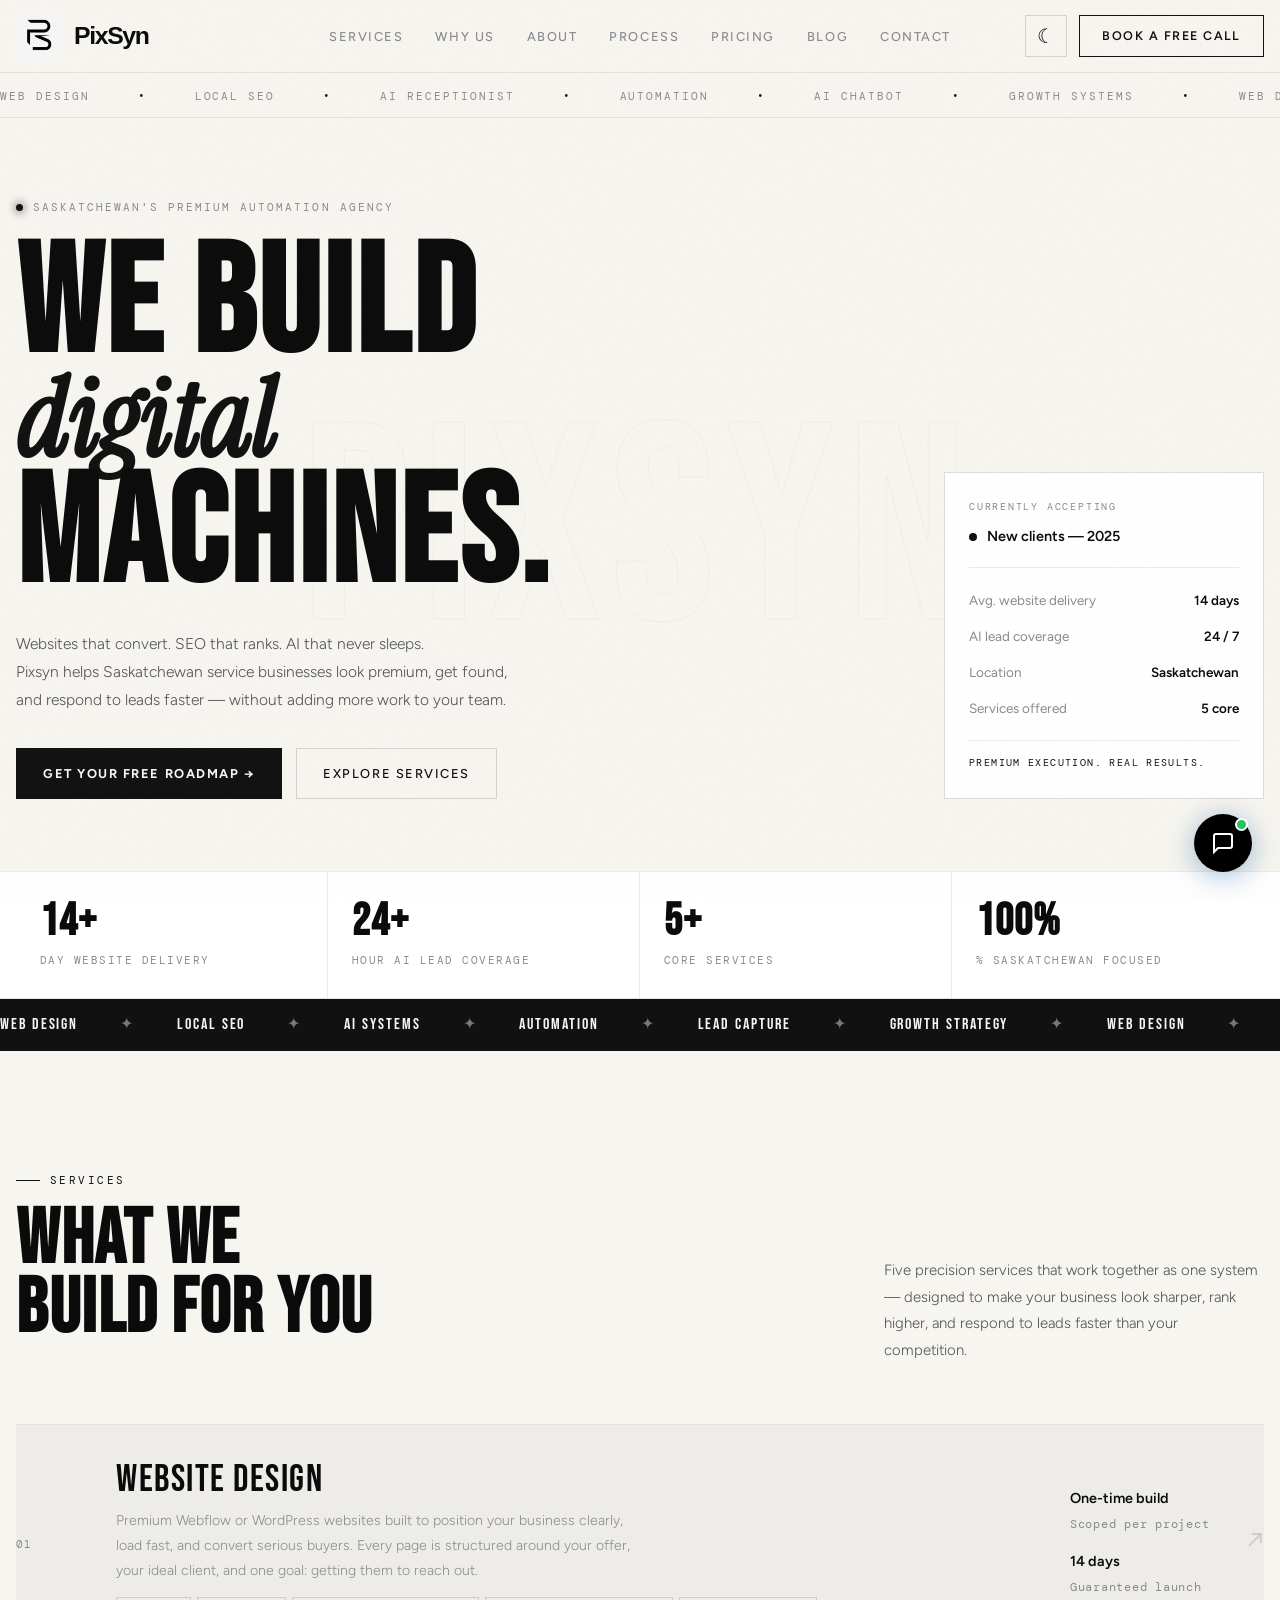
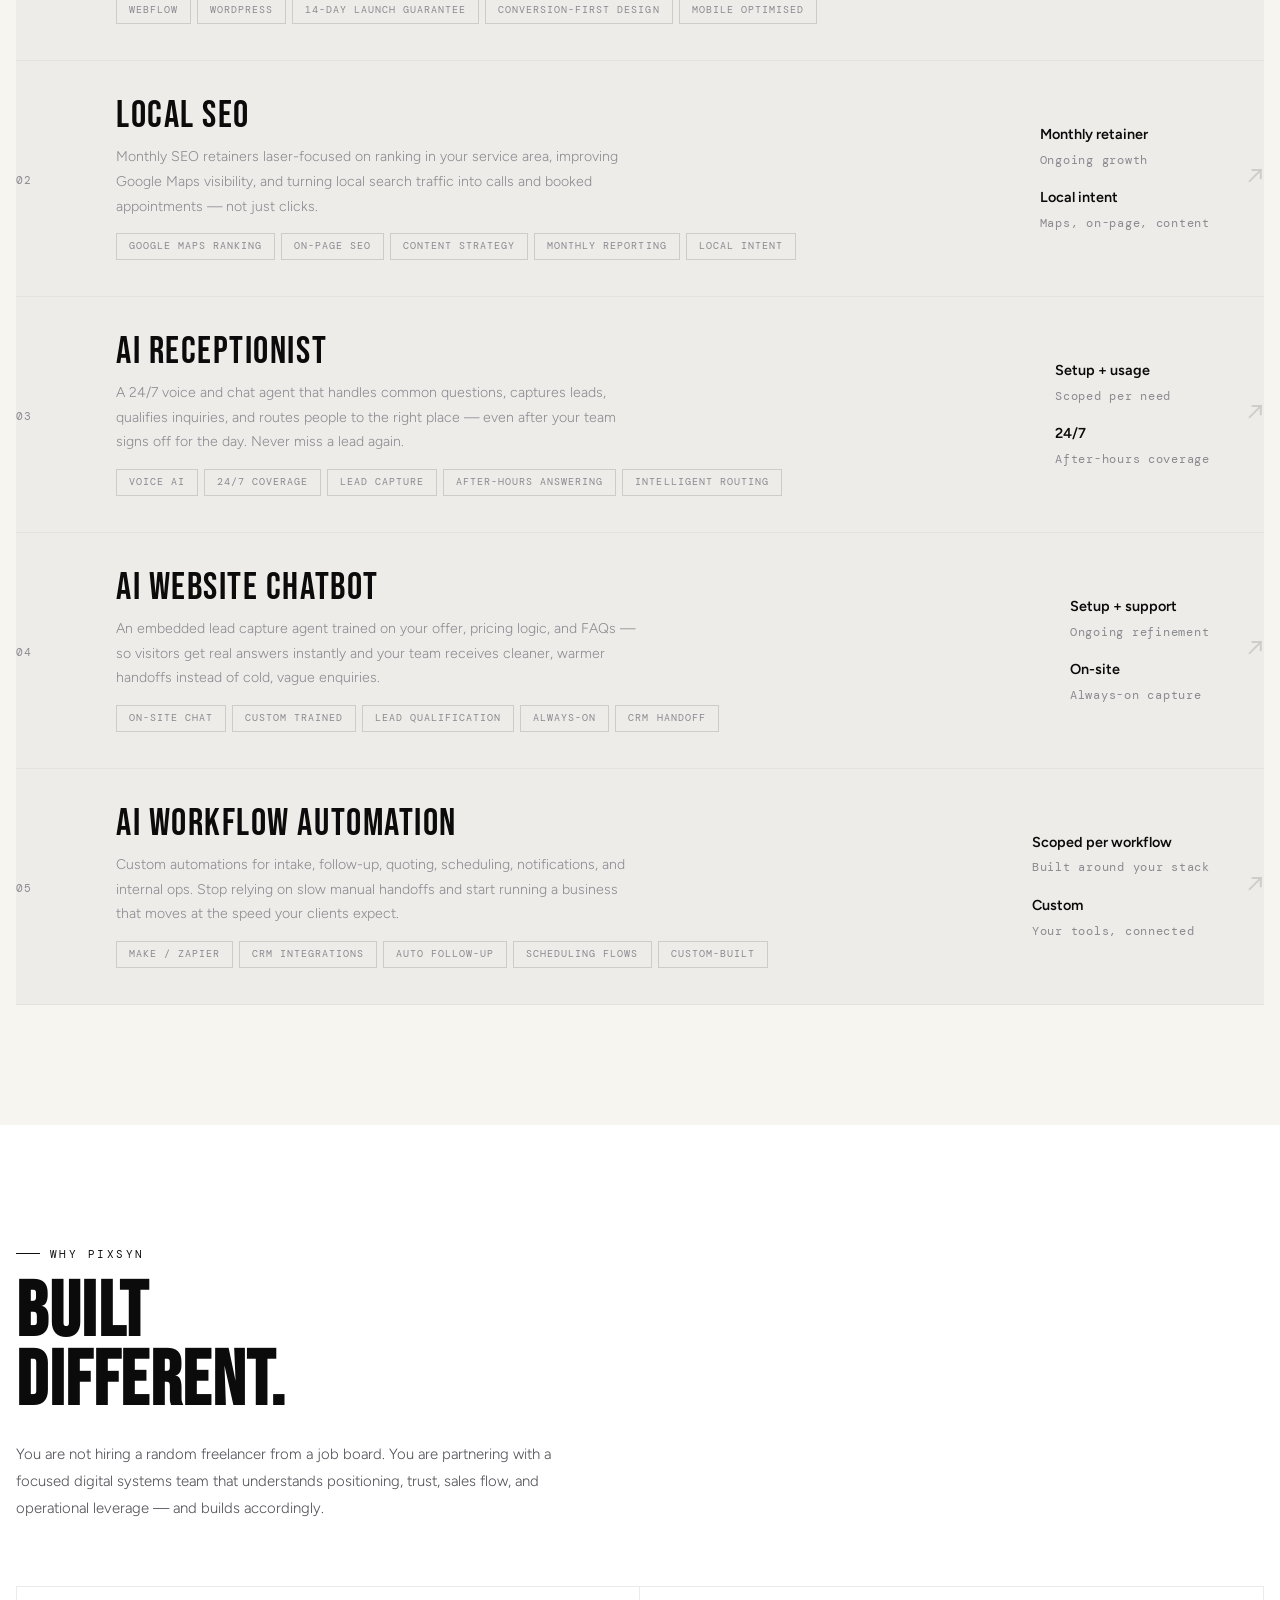
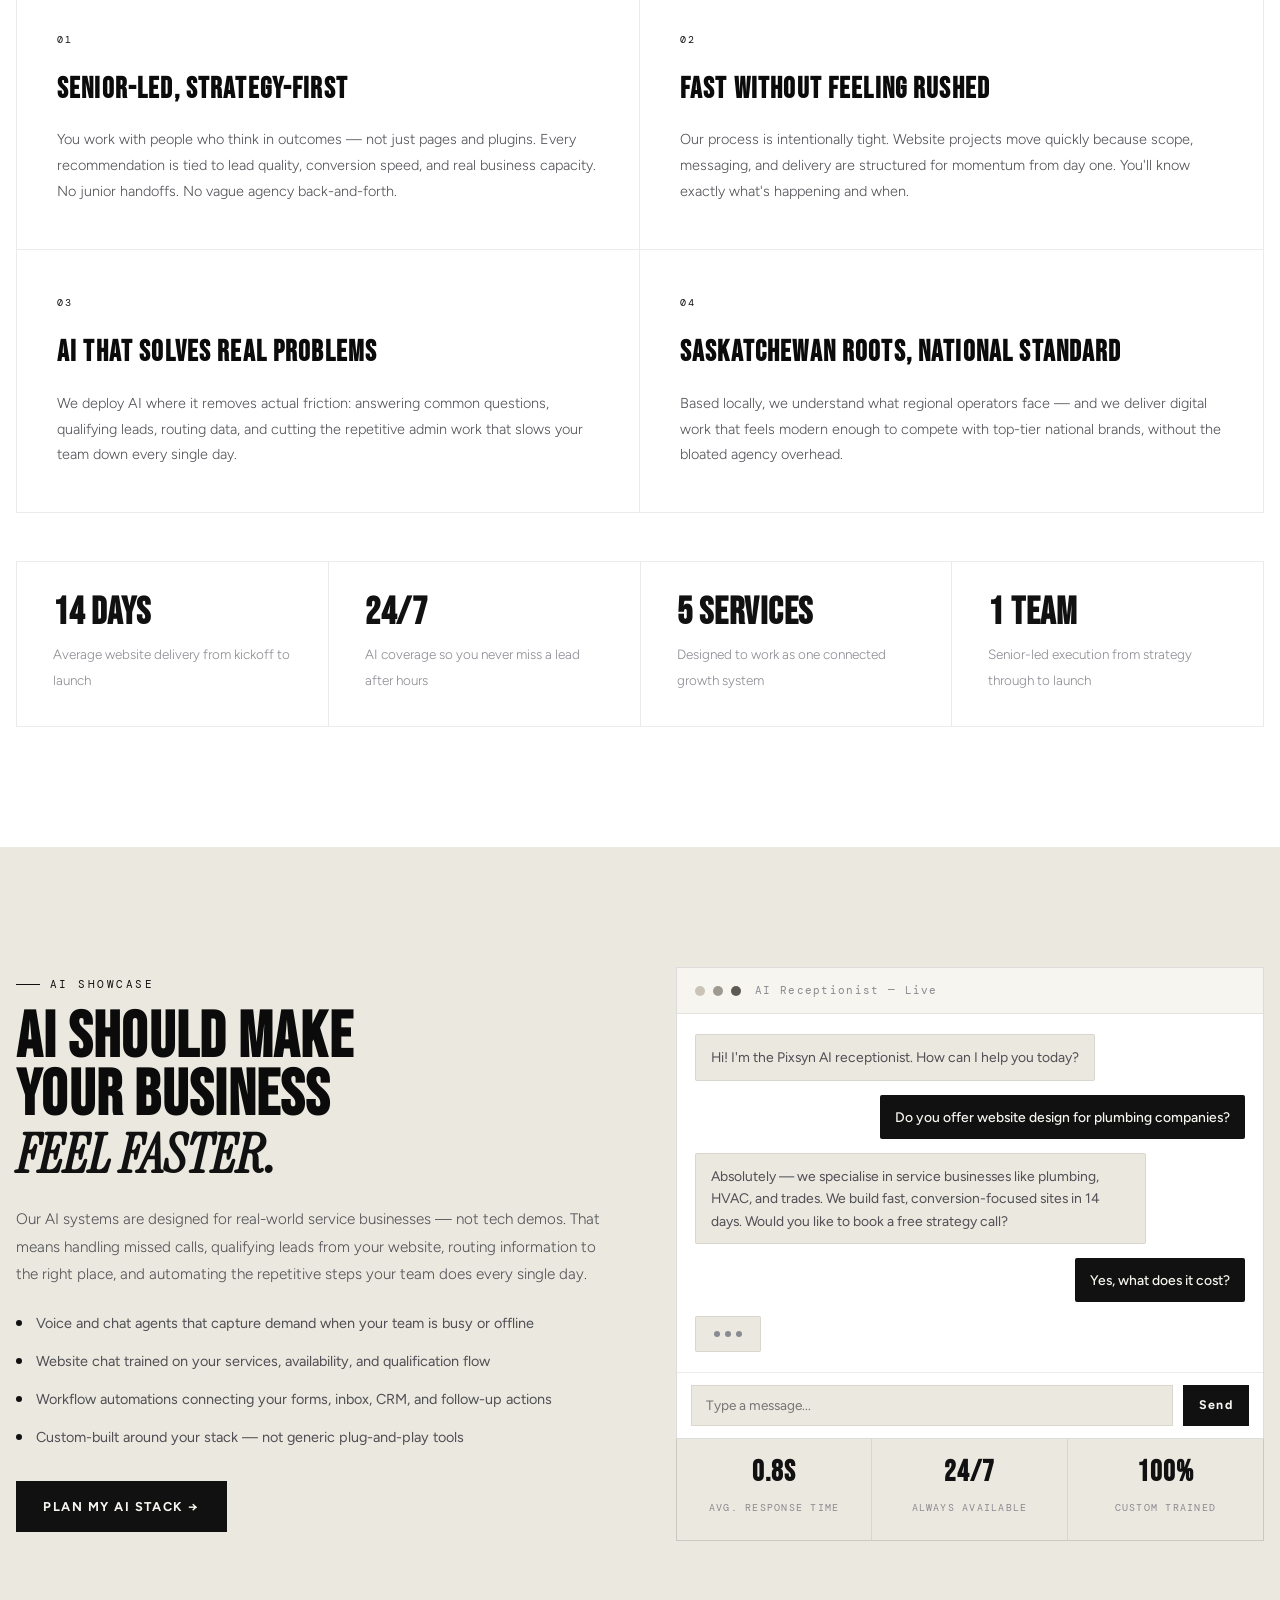
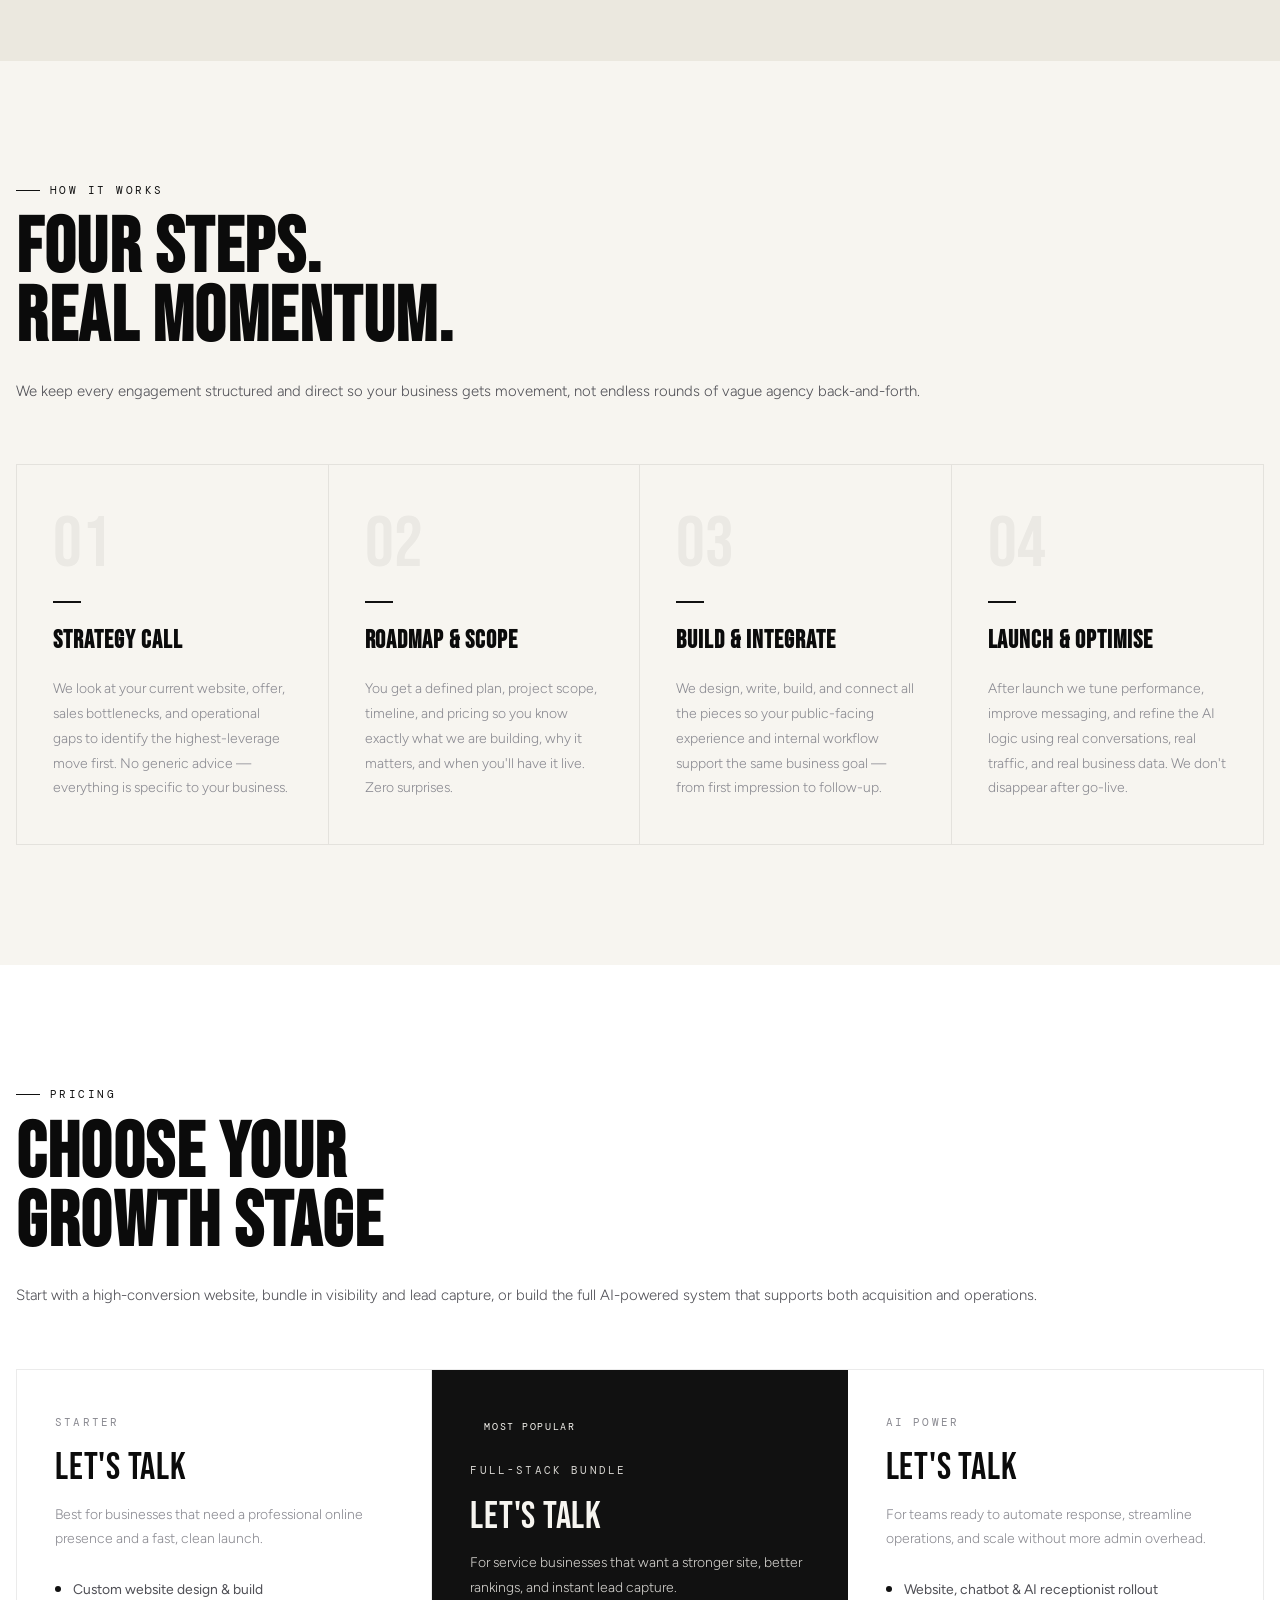
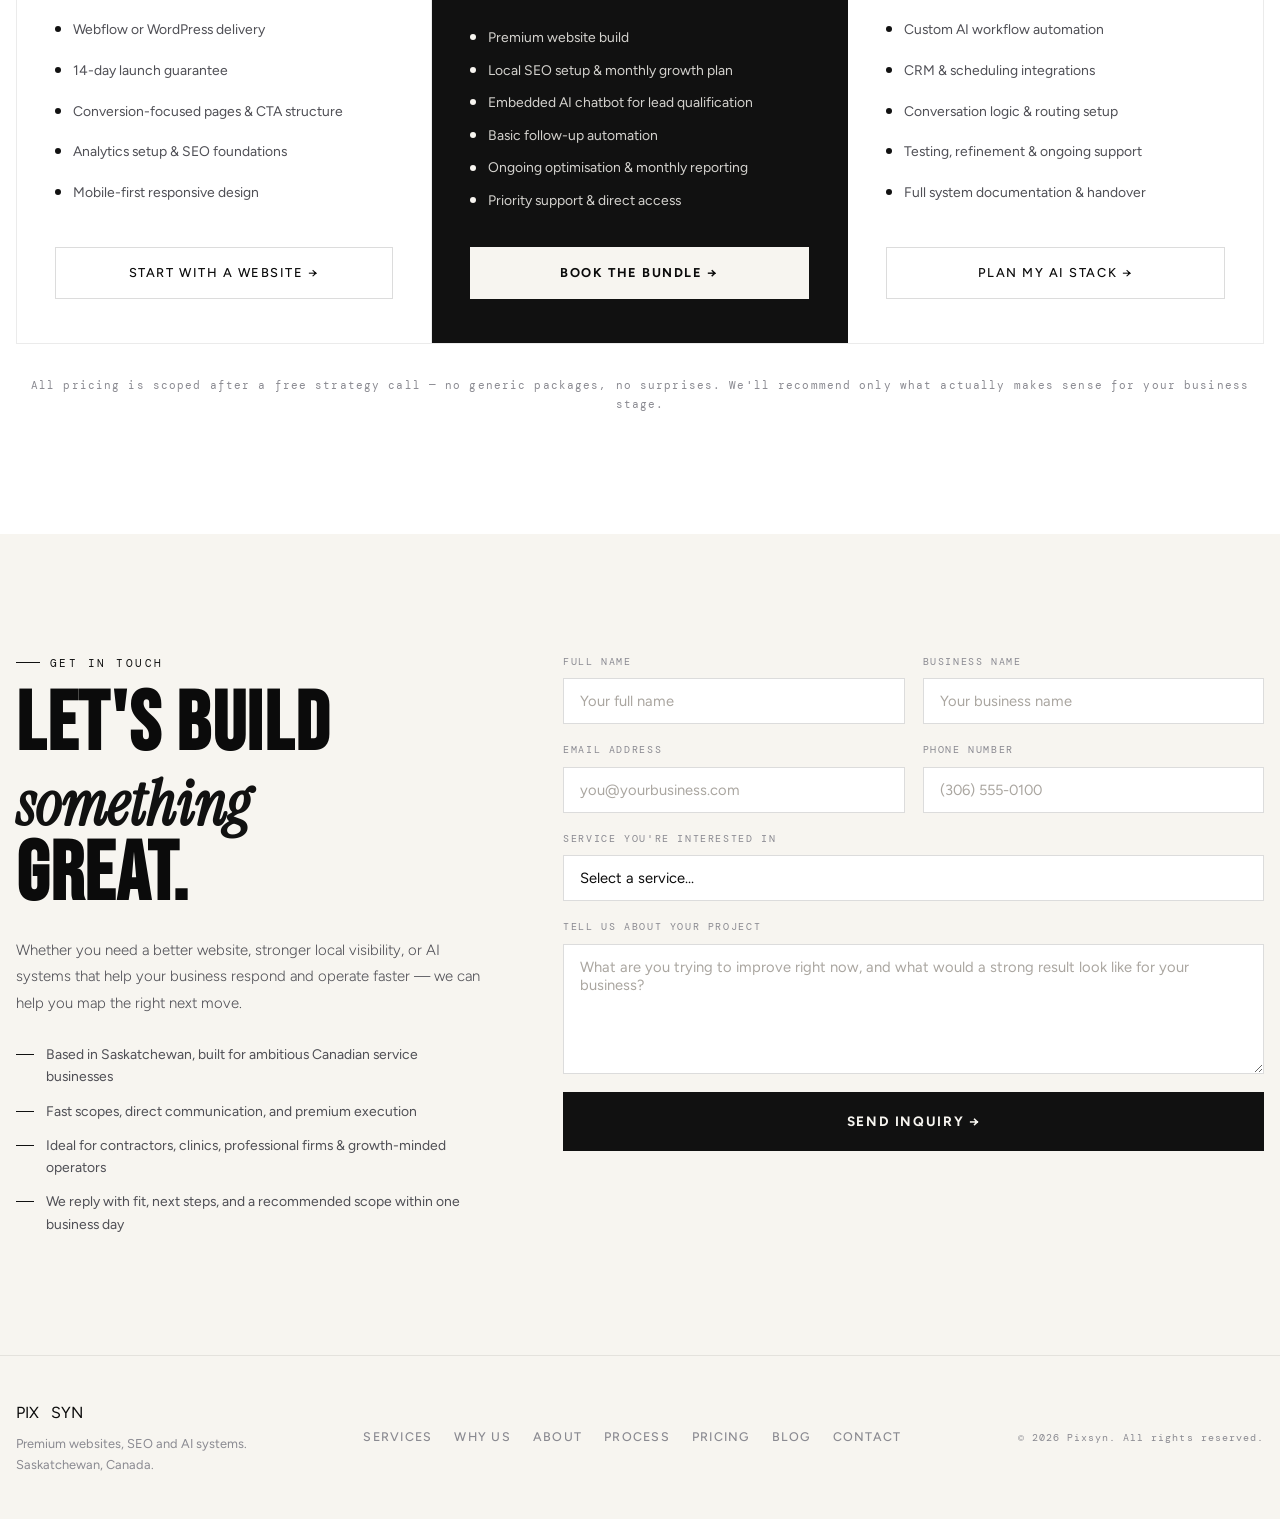
==== commit 4441fef9: "added index new" ====
--- a/index.html
+++ b/index.html
@@ -17,6 +17,9 @@
   <link rel="preconnect" href="https://fonts.gstatic.com" crossorigin />
   <link href="https://fonts.googleapis.com/css2?family=Bebas+Neue&family=Instrument+Serif:ital@0;1&family=DM+Mono:wght@300;400&family=Figtree:wght@300;400;500;600&display=swap" rel="stylesheet" />
   <link rel="stylesheet" href="style.css" />
+  <link rel="icon" type="image/png" sizes="32x32" href="favicon-32.png"/>
+  <link rel="icon" type="image/png" sizes="64x64" href="favicon.png"/>
+  <link rel="apple-touch-icon" sizes="180x180" href="logo.png"/>
 </head>
 <body>
 
@@ -32,8 +35,10 @@
         <ul class="nav-links" id="navLinks">
           <li><a href="#services">Services</a></li>
           <li><a href="#why">Why Us</a></li>
+          <li><a href="about.html">About</a></li>
           <li><a href="#process">Process</a></li>
           <li><a href="#pricing">Pricing</a></li>
+          <li><a href="blog.html">Blog</a></li>
           <li><a href="#contact">Contact</a></li>
         </ul>
 
@@ -56,8 +61,10 @@
   <div class="mobile-menu" id="mobileMenu" aria-hidden="true">
     <a href="#services">Services</a>
     <a href="#why">Why Us</a>
+    <a href="about.html">About</a>
     <a href="#process">Process</a>
     <a href="#pricing">Pricing</a>
+    <a href="blog.html">Blog</a>
     <a href="#contact">Contact</a>
   </div>
 
@@ -699,8 +706,10 @@
       <nav class="footer-links" aria-label="Footer navigation">
         <a href="#services">Services</a>
         <a href="#why">Why Us</a>
+        <a href="about.html">About</a>
         <a href="#process">Process</a>
         <a href="#pricing">Pricing</a>
+        <a href="blog.html">Blog</a>
         <a href="#contact">Contact</a>
       </nav>
       <div class="footer-copy">
--- a/style.css
+++ b/style.css
@@ -139,6 +139,11 @@
   display: flex;
   align-items: center;
   gap: 32px;
+}
+
+@media (max-width: 1250px) and (min-width: 769px) {
+  .nav-links { gap: 20px; }
+  .nav-links a { font-size: 0.72rem; }
 }
 
 .nav-links a {
@@ -966,6 +971,43 @@
 .footer-copy {
   font-family: var(--ff-mono); font-size: 0.65rem;
   letter-spacing: 0.1em; color: var(--muted);
+}
+
+/* ── ABOUT PAGE ──────────────────────────────────── */
+.about-hero { border-bottom: 1px solid var(--border); }
+.about-hero-body {
+  grid-template-columns: 1fr;
+  padding-top: 72px; padding-bottom: 64px;
+  max-width: 900px;
+}
+.about-title { font-size: clamp(3.2rem, 8vw, 7rem); }
+.about-hero-desc { max-width: 640px; }
+
+.story-section { }
+.story-grid {
+  display: grid; grid-template-columns: 1.4fr 0.6fr;
+  gap: 64px; align-items: start;
+}
+.story-copy p {
+  font-size: 0.97rem; color: var(--off);
+  line-height: 1.9; font-weight: 300; margin-bottom: 22px;
+}
+.story-copy p:last-child { margin-bottom: 0; }
+.story-lead {
+  font-family: var(--ff-serif); font-style: italic;
+  font-size: 1.35rem !important; color: var(--white) !important;
+  line-height: 1.6 !important; font-weight: 400 !important;
+}
+.story-side { position: sticky; top: 96px; }
+
+.about-cta-section { background: var(--navy-2); border-top: 1px solid var(--border); }
+.about-cta-inner { text-align: center; max-width: 900px; }
+.about-cta-title { text-align: center; margin: 0 auto 36px; }
+.about-cta-btn { justify-content: center; }
+
+@media (max-width: 1100px) {
+  .story-grid { grid-template-columns: 1fr; gap: 40px; }
+  .story-side { position: static; }
 }
 
 /* ── RESPONSIVE ──────────────────────────────────── */
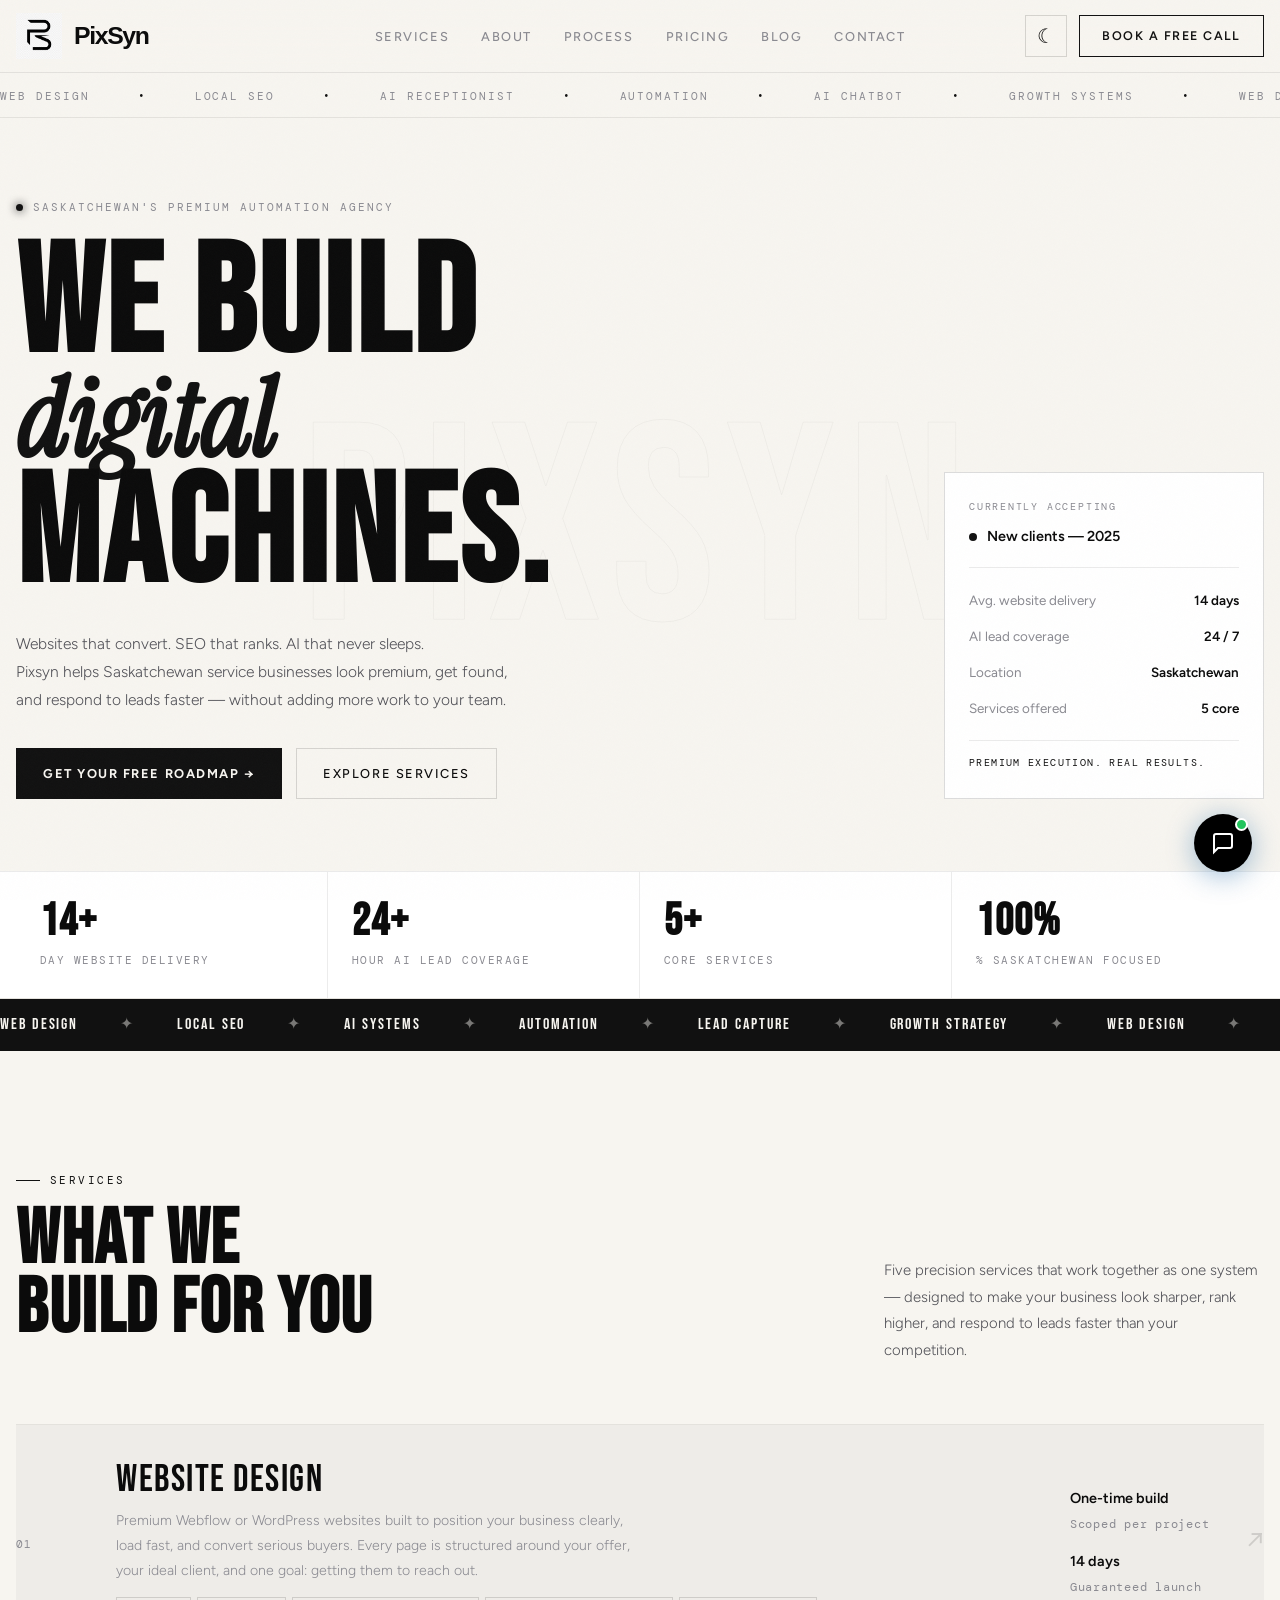
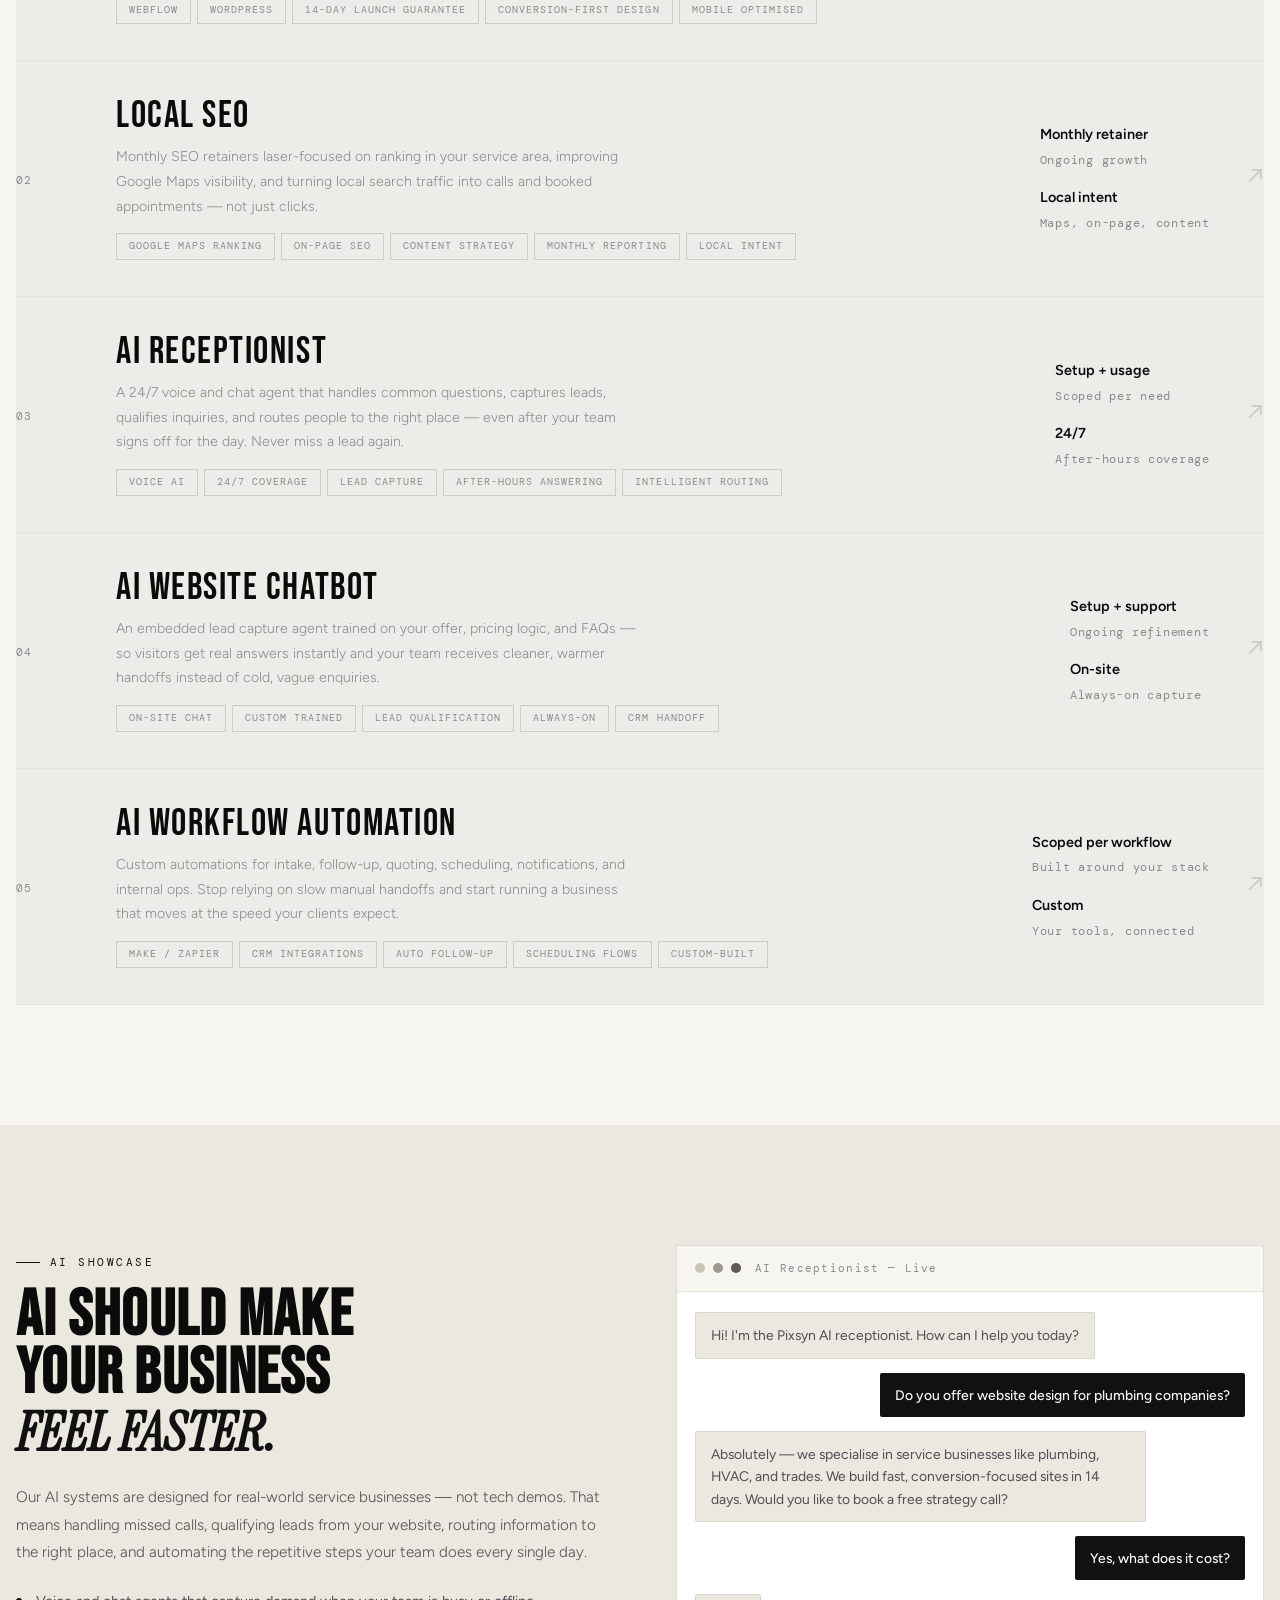
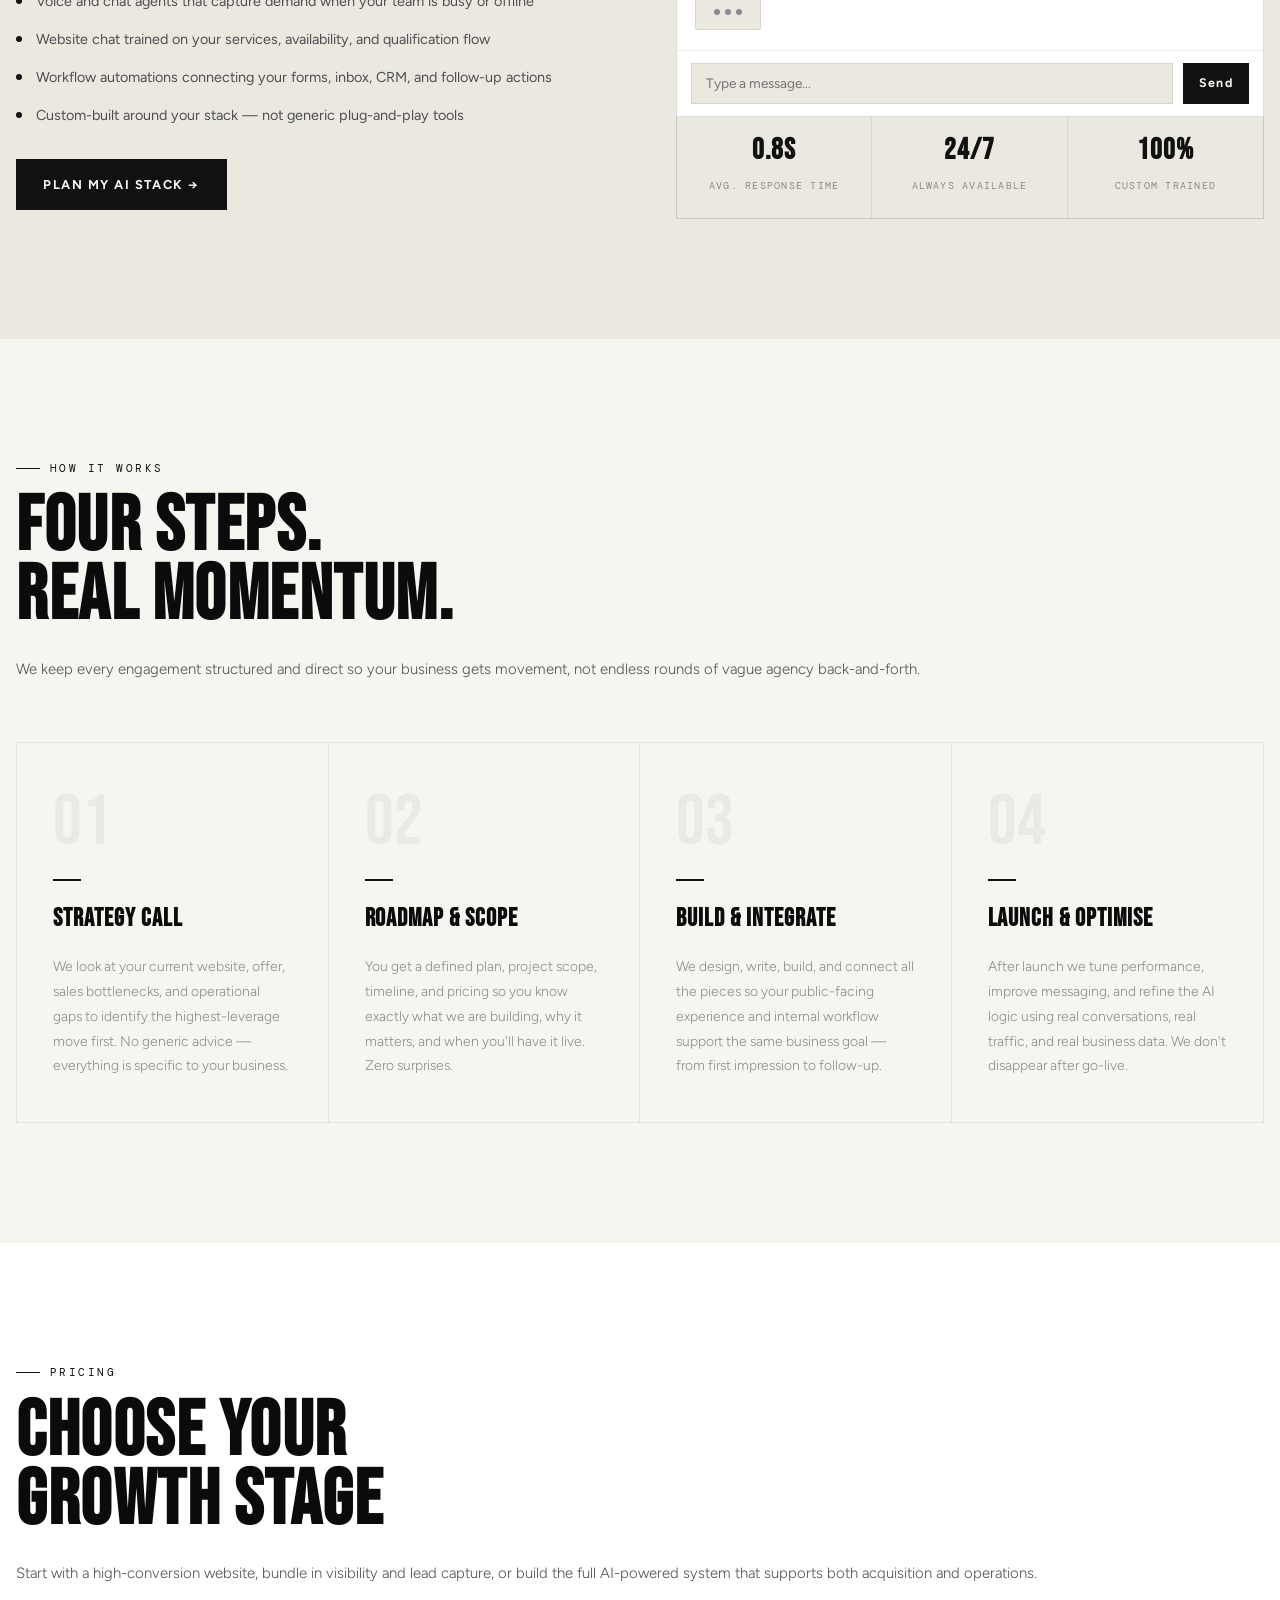
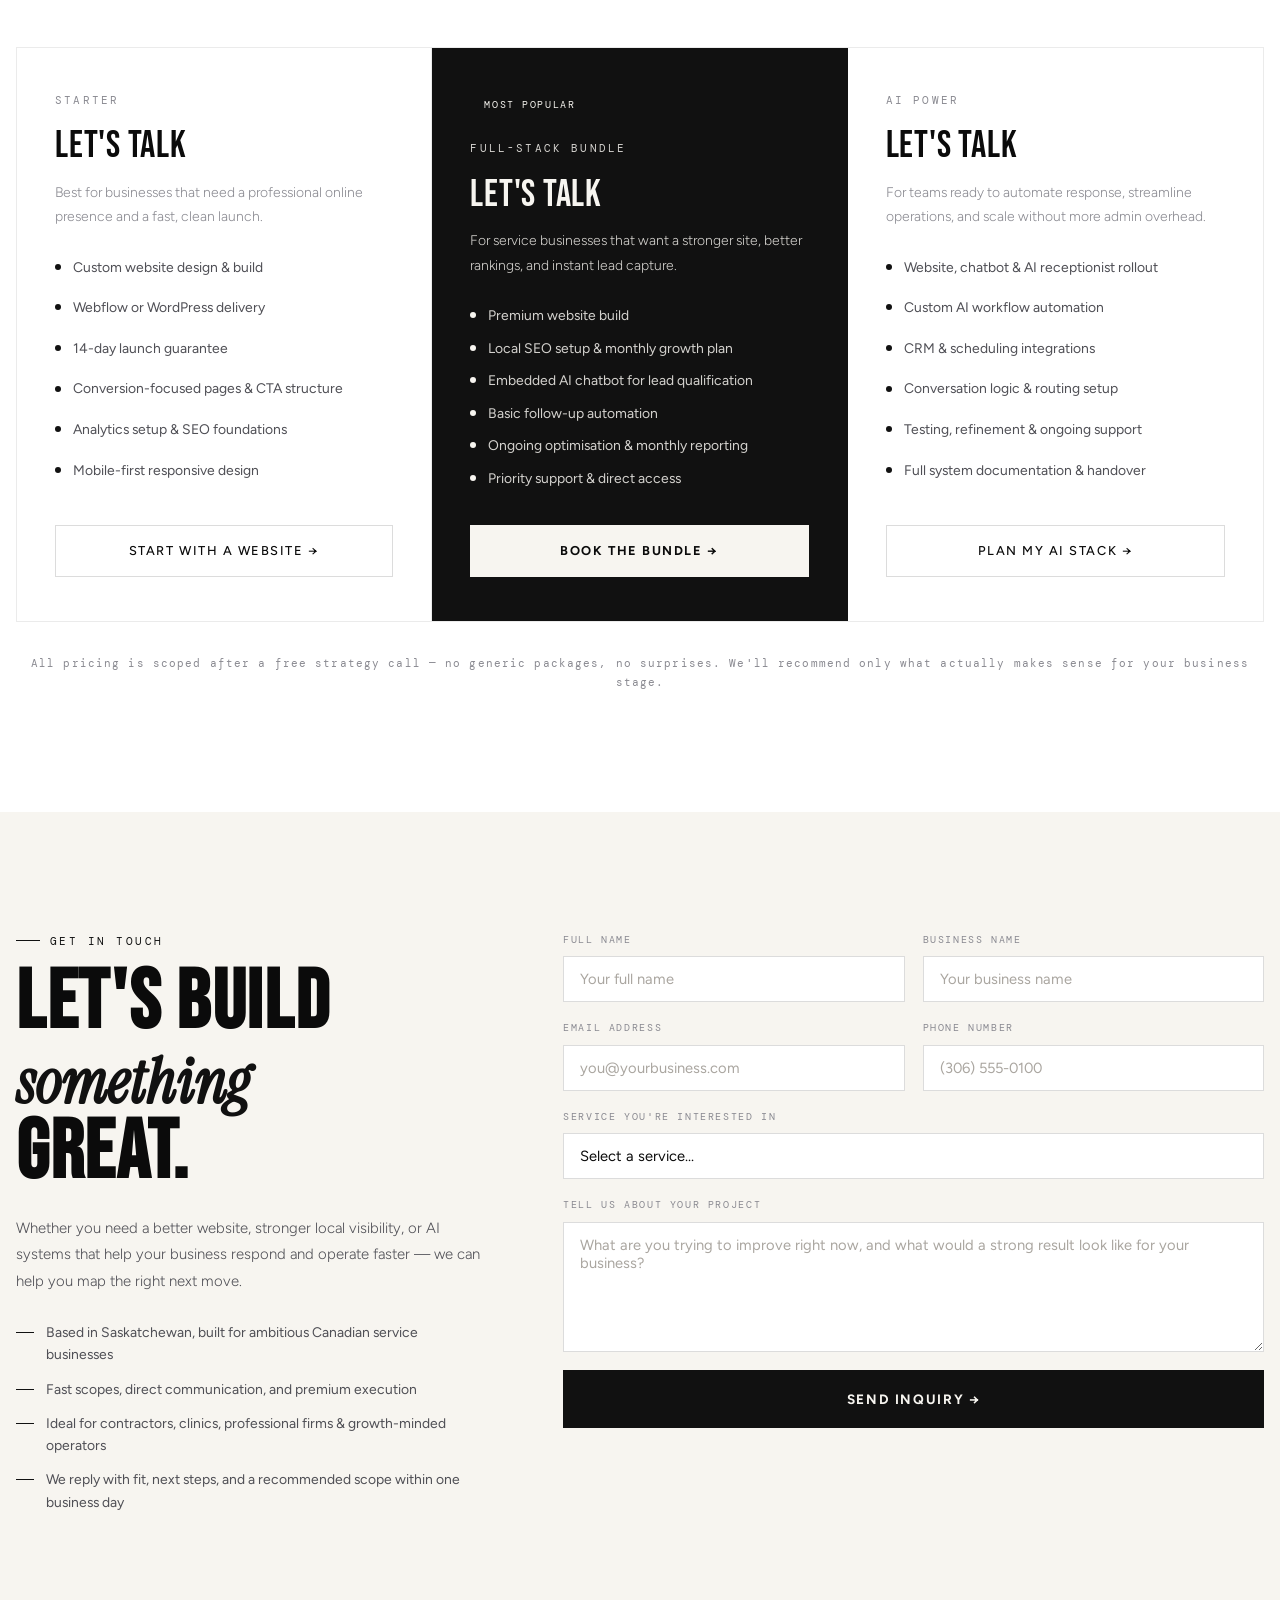
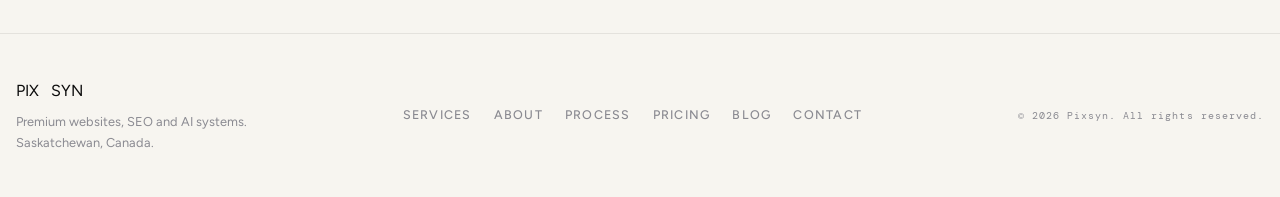
==== commit 3309a11d: "added a new index adn about" ====
--- a/index.html
+++ b/index.html
@@ -34,7 +34,6 @@
 
         <ul class="nav-links" id="navLinks">
           <li><a href="#services">Services</a></li>
-          <li><a href="#why">Why Us</a></li>
           <li><a href="about.html">About</a></li>
           <li><a href="#process">Process</a></li>
           <li><a href="#pricing">Pricing</a></li>
@@ -60,7 +59,6 @@
   <!-- MOBILE MENU -->
   <div class="mobile-menu" id="mobileMenu" aria-hidden="true">
     <a href="#services">Services</a>
-    <a href="#why">Why Us</a>
     <a href="about.html">About</a>
     <a href="#process">Process</a>
     <a href="#pricing">Pricing</a>
@@ -330,82 +328,6 @@
           </div>
 
         </div>
-      </div>
-    </section>
-
-    <!-- ── WHY PIXSYN ── -->
-    <section class="section why-section" id="why">
-      <div class="container">
-        <div class="eyebrow">Why Pixsyn</div>
-        <h2 class="section-title">BUILT<br>DIFFERENT.</h2>
-        <p class="section-desc why-desc">
-          You are not hiring a random freelancer from a job board. You are partnering with a focused
-          digital systems team that understands positioning, trust, sales flow, and operational leverage
-          — and builds accordingly.
-        </p>
-
-        <div class="why-grid">
-          <div class="why-card js-reveal">
-            <div class="why-num">01</div>
-            <h3>Senior-led, strategy-first</h3>
-            <p>
-              You work with people who think in outcomes — not just pages and plugins.
-              Every recommendation is tied to lead quality, conversion speed, and real business capacity.
-              No junior handoffs. No vague agency back-and-forth.
-            </p>
-          </div>
-          <div class="why-card js-reveal">
-            <div class="why-num">02</div>
-            <h3>Fast without feeling rushed</h3>
-            <p>
-              Our process is intentionally tight. Website projects move quickly because scope,
-              messaging, and delivery are structured for momentum from day one. You'll know
-              exactly what's happening and when.
-            </p>
-          </div>
-          <div class="why-card js-reveal">
-            <div class="why-num">03</div>
-            <h3>AI that solves real problems</h3>
-            <p>
-              We deploy AI where it removes actual friction: answering common questions,
-              qualifying leads, routing data, and cutting the repetitive admin work
-              that slows your team down every single day.
-            </p>
-          </div>
-          <div class="why-card js-reveal">
-            <div class="why-num">04</div>
-            <h3>Saskatchewan roots, national standard</h3>
-            <p>
-              Based locally, we understand what regional operators face — and we deliver
-              digital work that feels modern enough to compete with top-tier national brands,
-              without the bloated agency overhead.
-            </p>
-          </div>
-        </div>
-
-        <!-- proof strip -->
-        <div class="proof-strip js-reveal">
-          <div class="proof-item">
-            <strong>14 days</strong>
-            <span>Average website delivery from kickoff to launch</span>
-          </div>
-          <div class="proof-divider"></div>
-          <div class="proof-item">
-            <strong>24/7</strong>
-            <span>AI coverage so you never miss a lead after hours</span>
-          </div>
-          <div class="proof-divider"></div>
-          <div class="proof-item">
-            <strong>5 services</strong>
-            <span>Designed to work as one connected growth system</span>
-          </div>
-          <div class="proof-divider"></div>
-          <div class="proof-item">
-            <strong>1 team</strong>
-            <span>Senior-led execution from strategy through to launch</span>
-          </div>
-        </div>
-
       </div>
     </section>
 
@@ -705,7 +627,6 @@
       </div>
       <nav class="footer-links" aria-label="Footer navigation">
         <a href="#services">Services</a>
-        <a href="#why">Why Us</a>
         <a href="about.html">About</a>
         <a href="#process">Process</a>
         <a href="#pricing">Pricing</a>
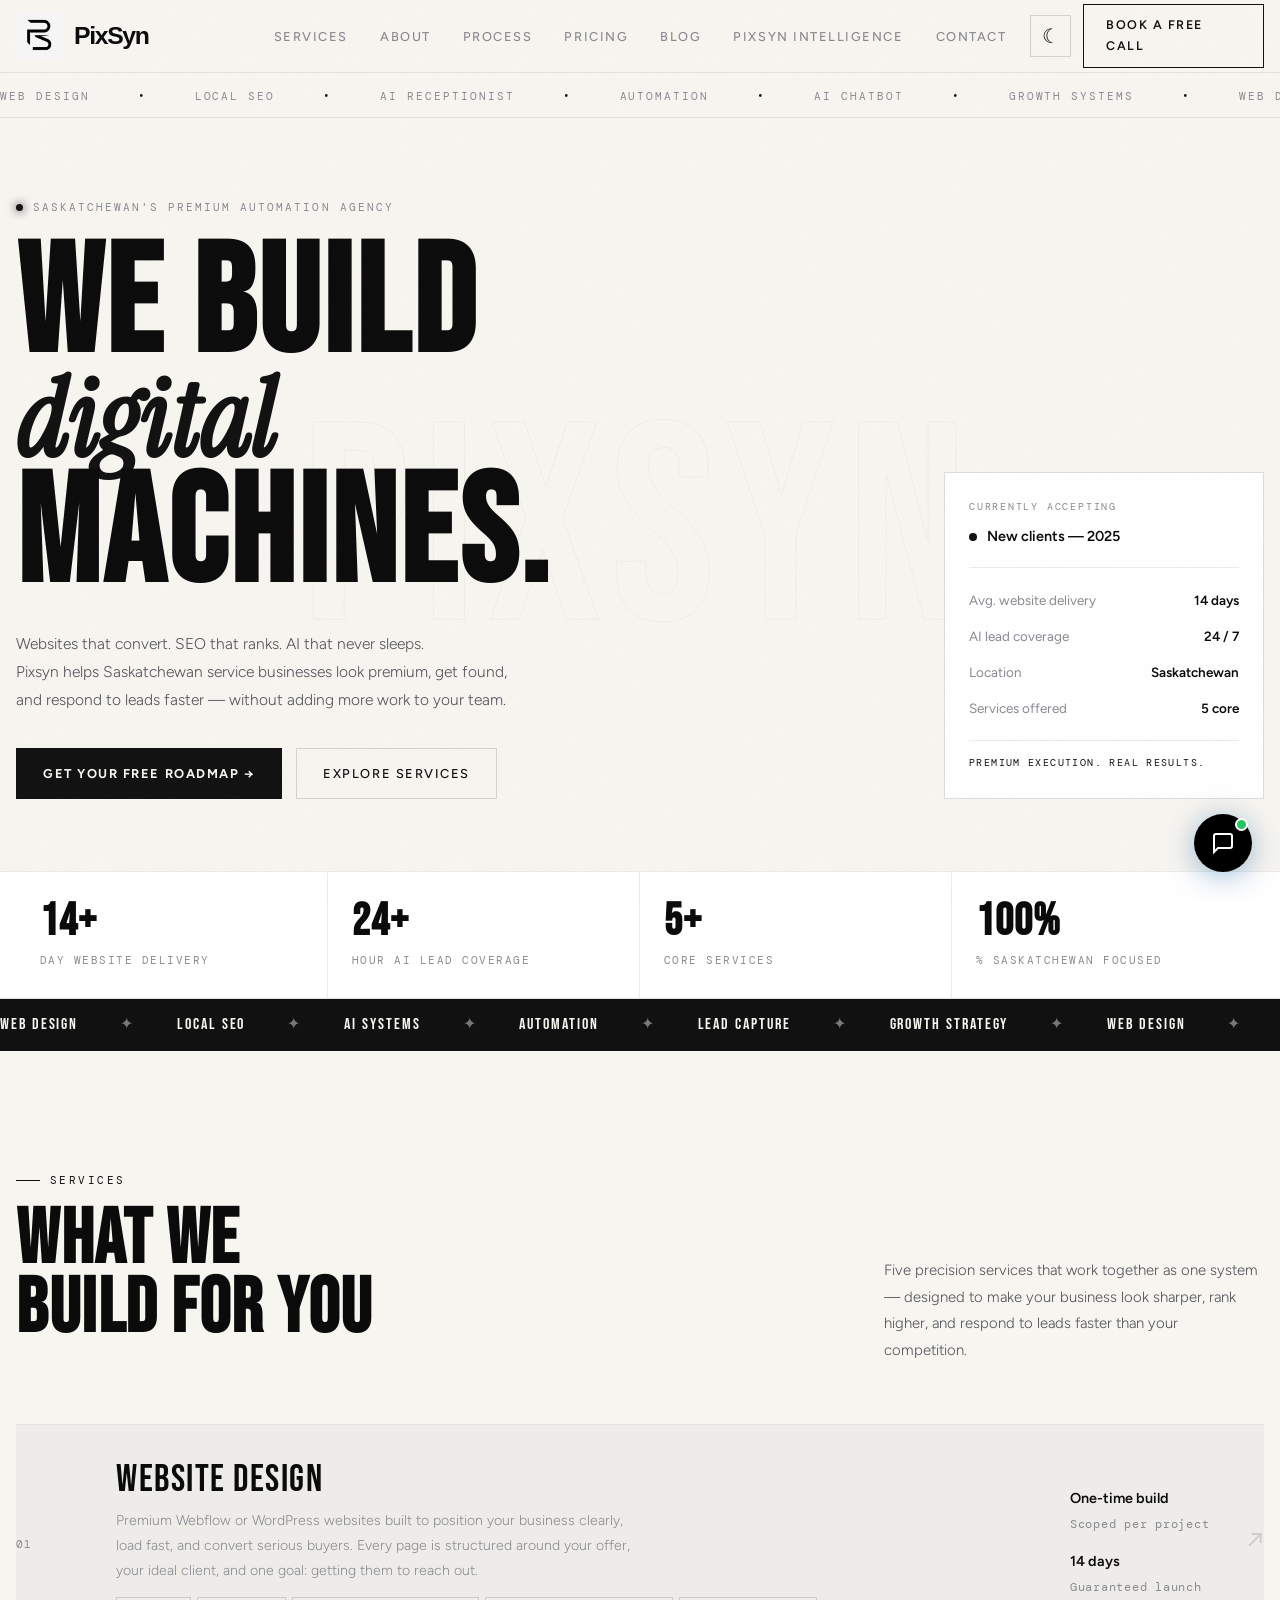
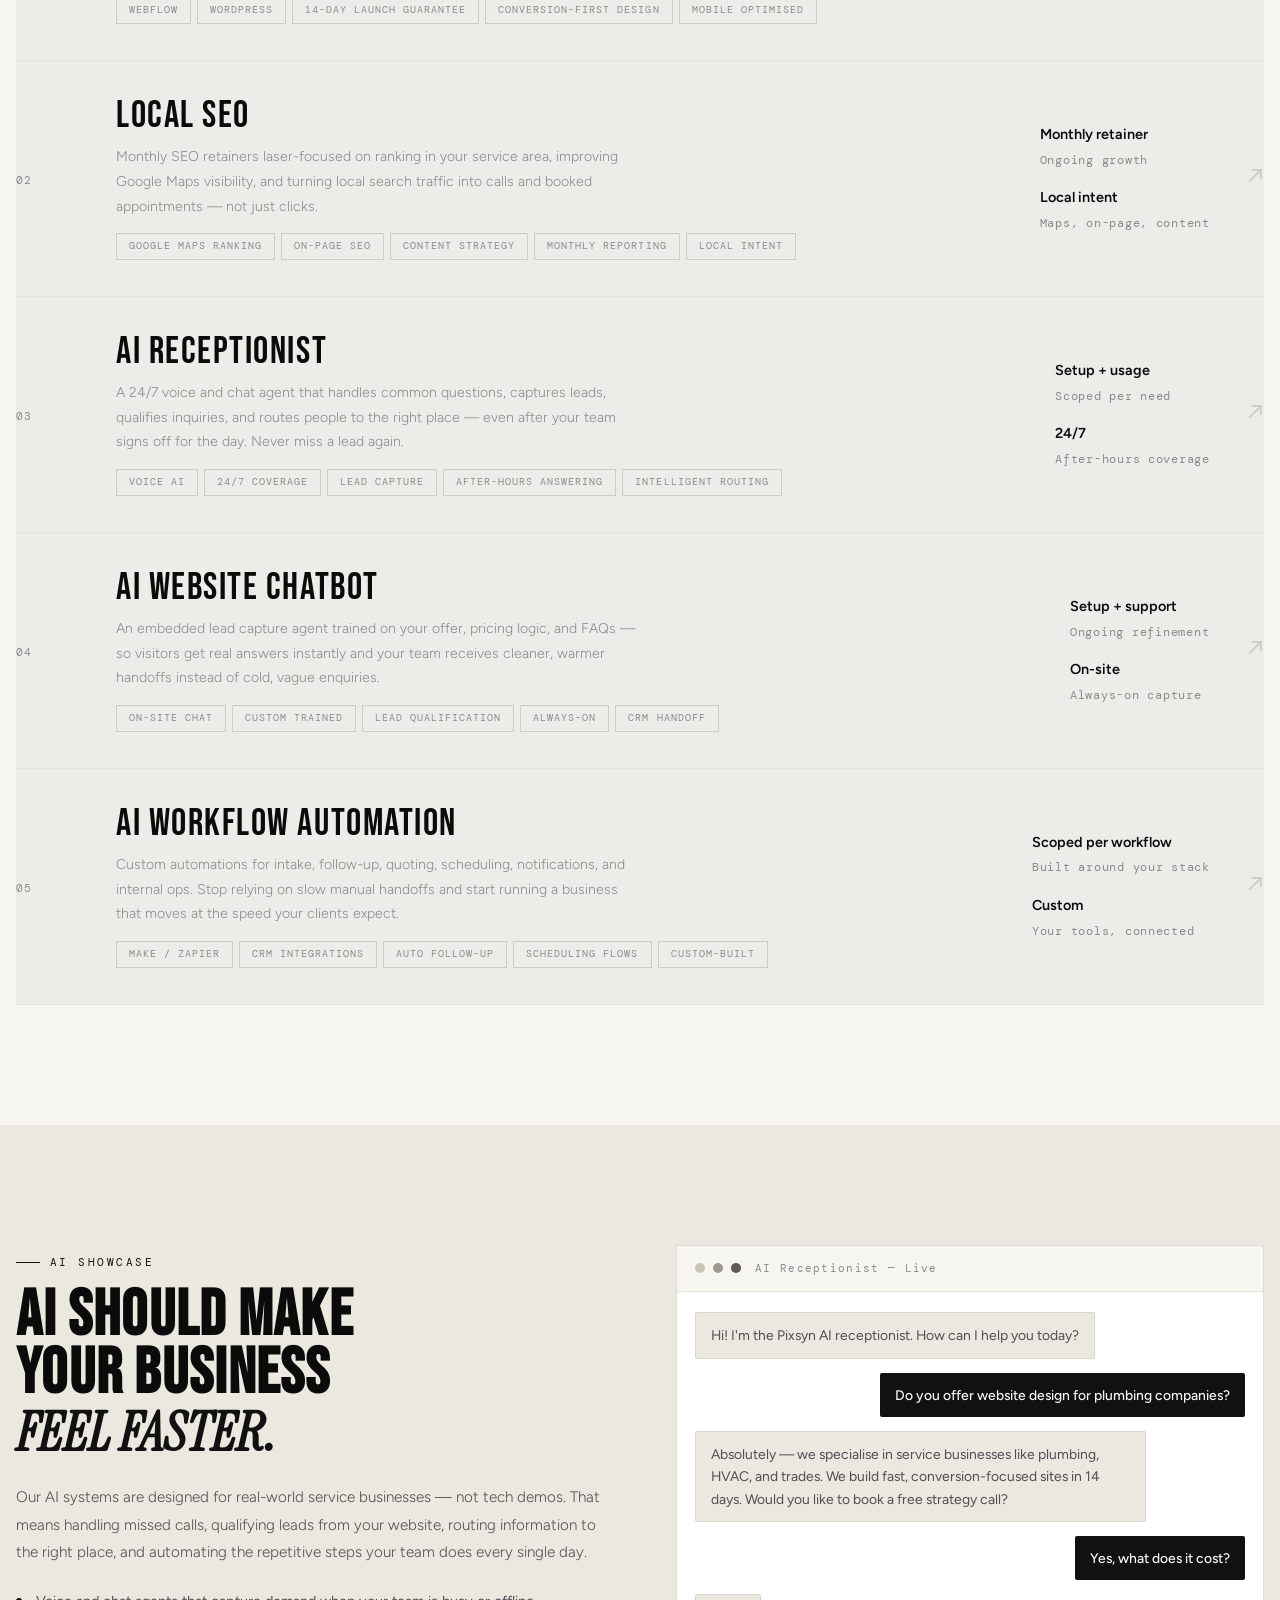
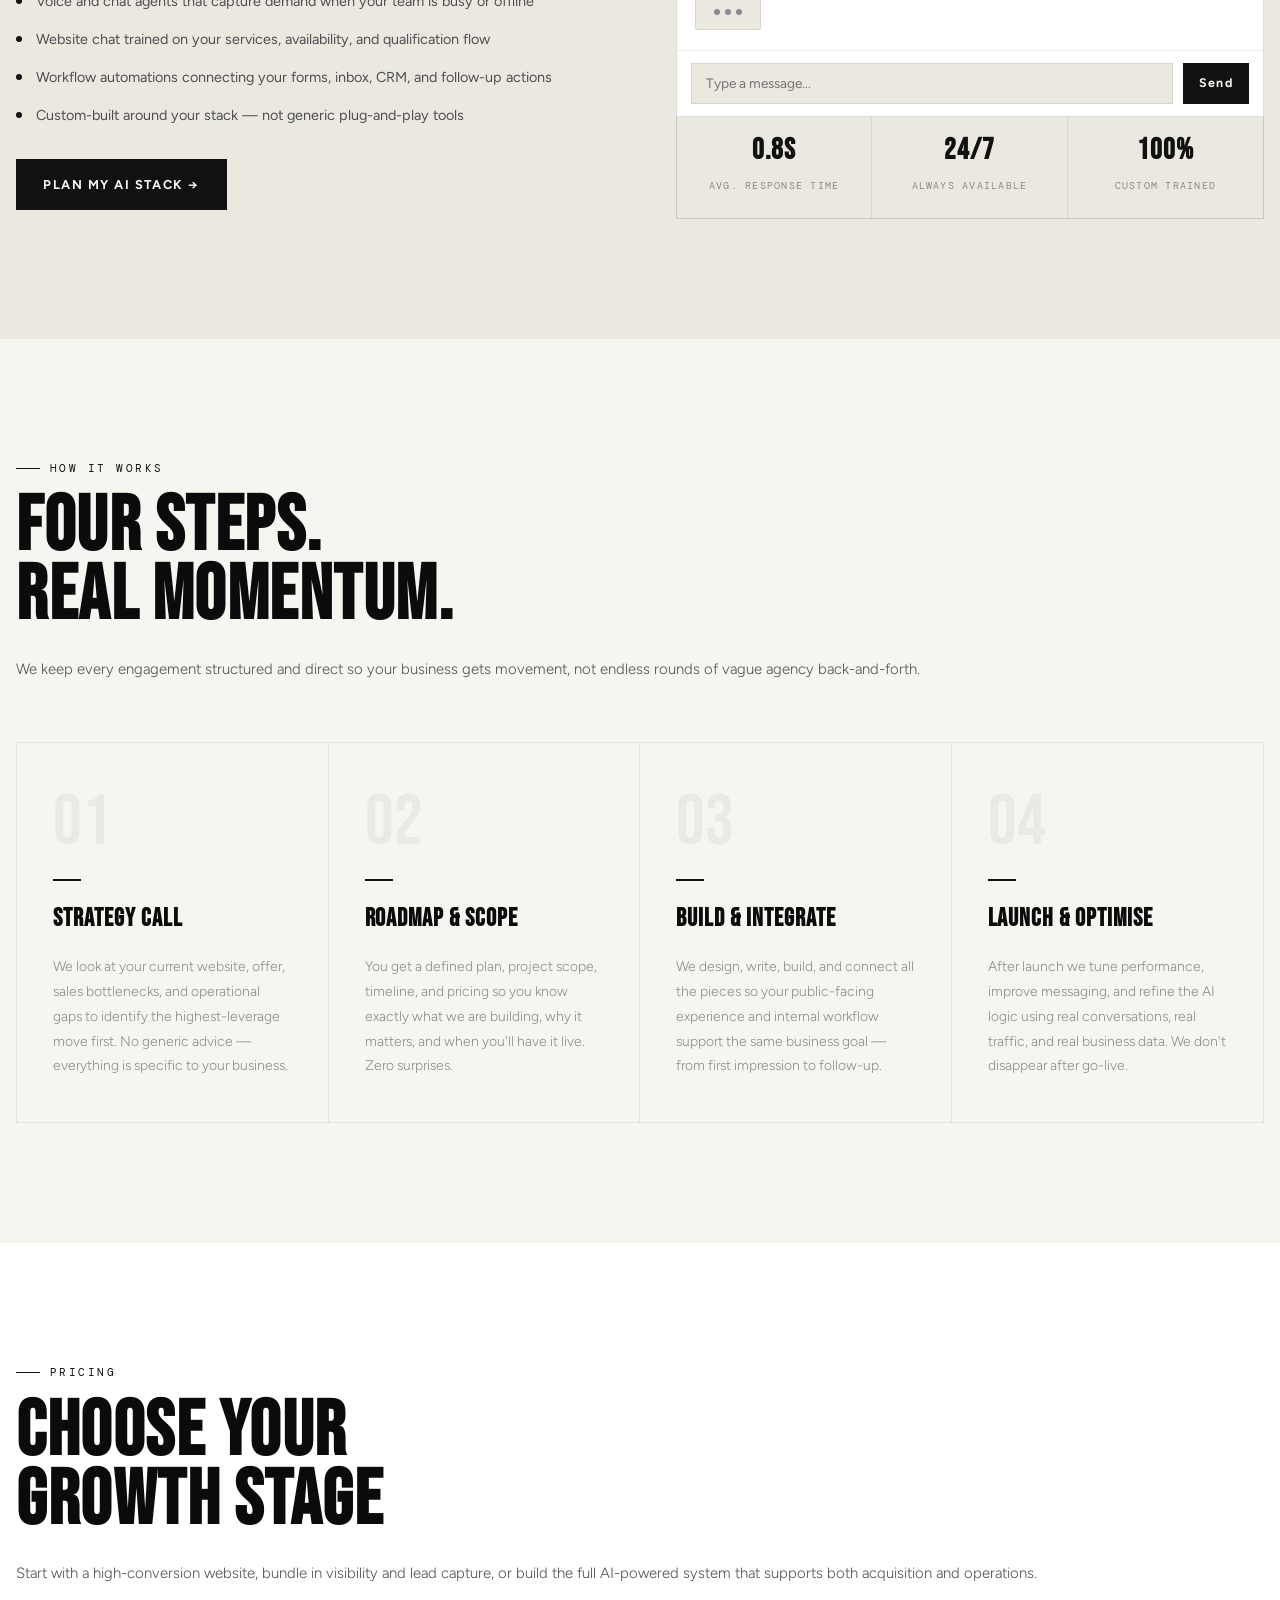
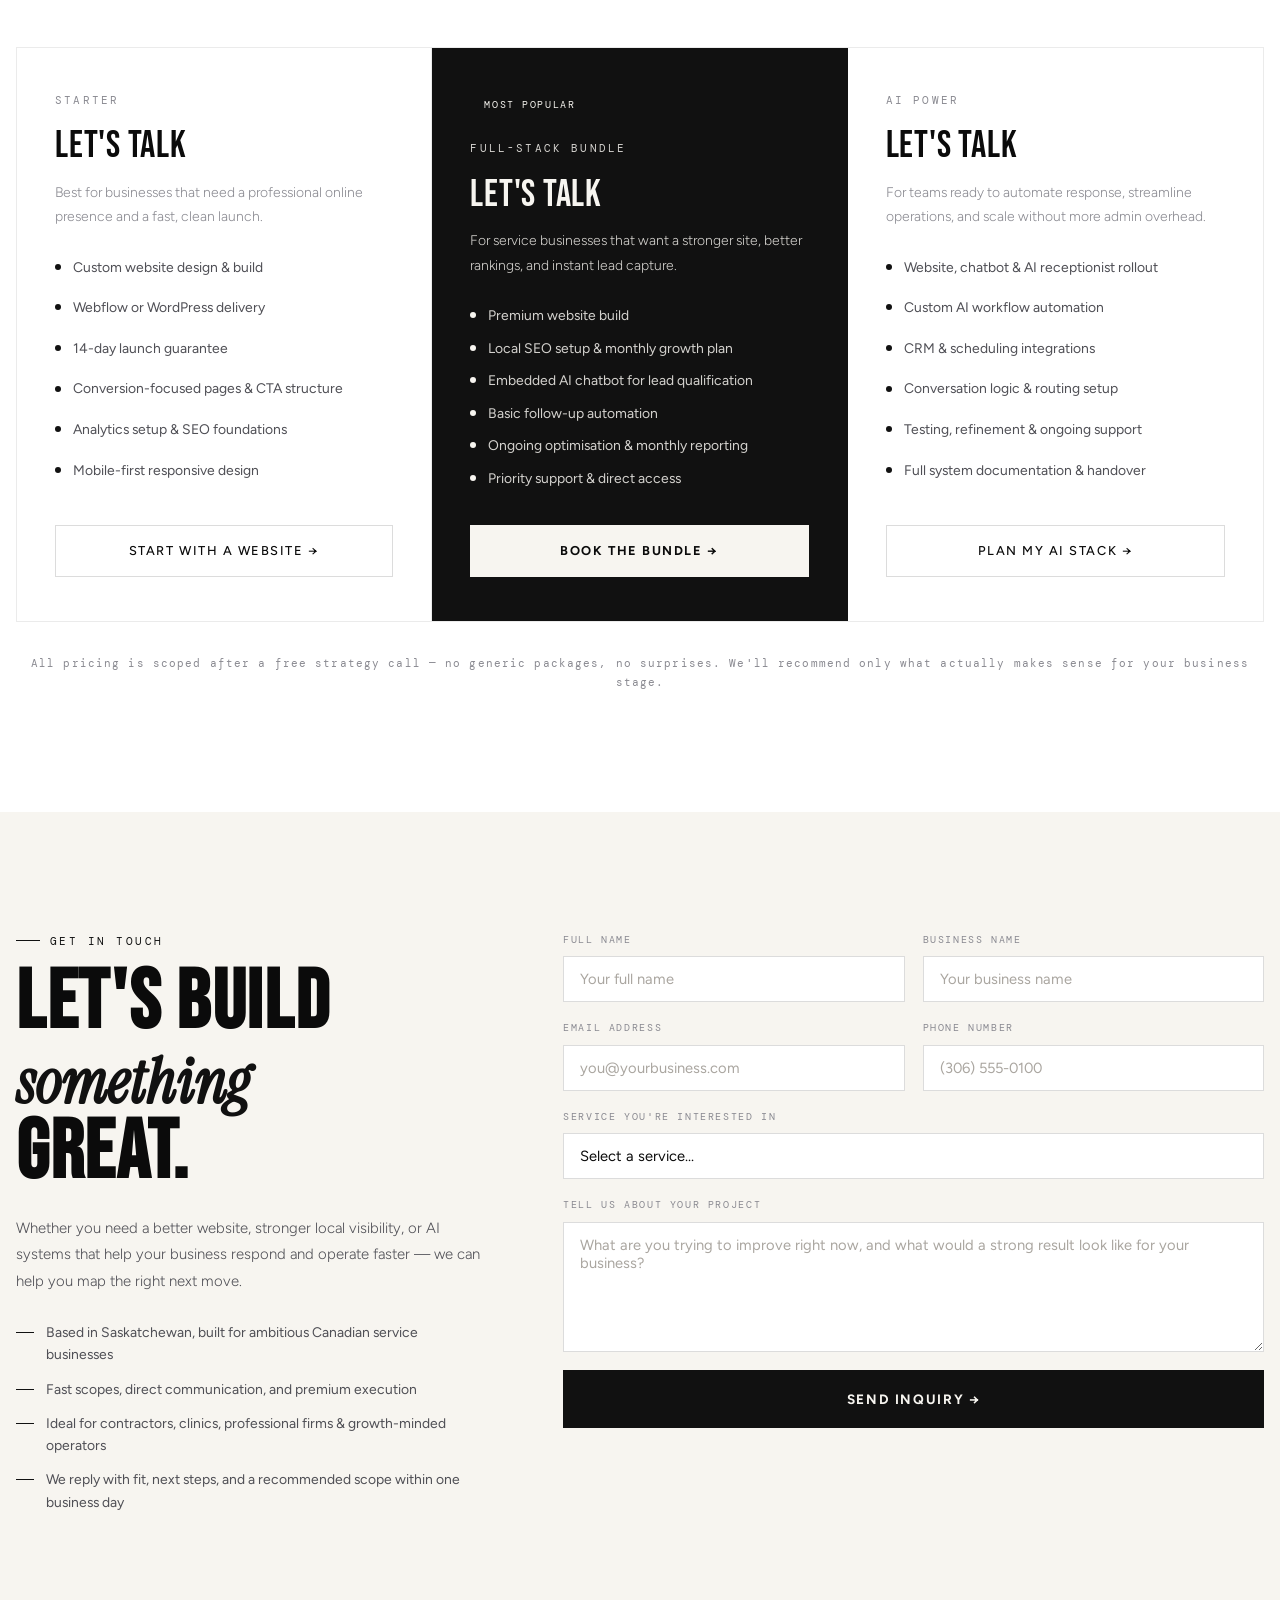
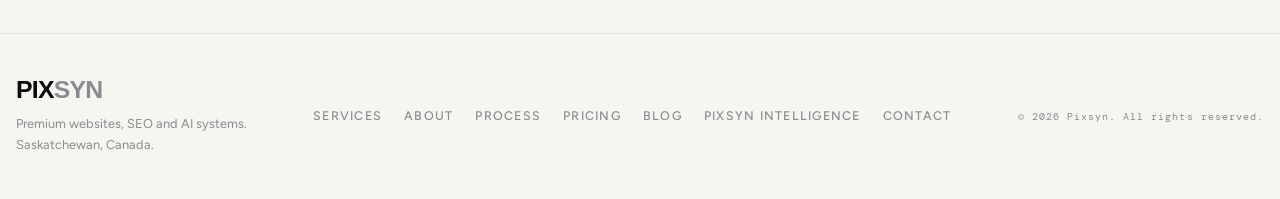
==== commit 7257f8f6: "added tools" ====
--- a/index.html
+++ b/index.html
@@ -38,6 +38,7 @@
           <li><a href="#process">Process</a></li>
           <li><a href="#pricing">Pricing</a></li>
           <li><a href="blog.html">Blog</a></li>
+          <li><a href="tools.html">Pixsyn Intelligence</a></li>
           <li><a href="#contact">Contact</a></li>
         </ul>
 
@@ -63,6 +64,7 @@
     <a href="#process">Process</a>
     <a href="#pricing">Pricing</a>
     <a href="blog.html">Blog</a>
+<a href="tools.html">Pixsyn Intelligence</a>
     <a href="#contact">Contact</a>
   </div>
 
@@ -631,6 +633,7 @@
         <a href="#process">Process</a>
         <a href="#pricing">Pricing</a>
         <a href="blog.html">Blog</a>
+<a href="tools.html">Pixsyn Intelligence</a>
         <a href="#contact">Contact</a>
       </nav>
       <div class="footer-copy">
--- a/style.css
+++ b/style.css
@@ -955,6 +955,15 @@
   display: flex; align-items: center;
   justify-content: space-between; gap: 24px; flex-wrap: wrap;
 }
+.footer-brand .logo {
+  gap: 0;
+  font-family: "Inter", "Helvetica Neue", Arial, sans-serif;
+  font-size: 1.55rem;
+  font-weight: 800;
+  letter-spacing: -0.03em;
+}
+.footer-brand .pix { color: var(--white); }
+.footer-brand .syn { color: var(--muted); }
 .footer-brand p {
   font-size: 0.8rem; color: var(--muted);
   margin-top: 8px; line-height: 1.6;
@@ -1008,6 +1017,383 @@
 @media (max-width: 1100px) {
   .story-grid { grid-template-columns: 1fr; gap: 40px; }
   .story-side { position: static; }
+}
+
+/* ── BLOG ────────────────────────────────────────── */
+.blog-intro { max-width: 620px; margin-bottom: 48px; }
+
+.blog-hero-card {
+  position: relative;
+  display: block;
+  overflow: hidden;
+  border: 1px solid var(--border);
+  padding: 72px 48px;
+  transition: border-color 0.3s, background 0.3s;
+}
+.blog-hero-card:hover { border-color: var(--border-mid); }
+
+.blog-hero-card .hero-watermark {
+  -webkit-text-stroke: 1px rgba(11,11,11,0.045);
+  font-size: clamp(4rem, 13vw, 10rem);
+}
+body.dark-mode .blog-hero-card .hero-watermark {
+  -webkit-text-stroke: 1px rgba(247,245,240,0.06);
+}
+
+.blog-hero-body { position: relative; z-index: 1; }
+.blog-meta {
+  display: flex; align-items: center; gap: 10px;
+  font-family: var(--ff-mono); font-size: 0.68rem;
+  letter-spacing: 0.1em; text-transform: uppercase;
+  color: var(--muted); margin-bottom: 18px;
+}
+.blog-meta .tag { padding: 3px 10px; }
+.blog-meta.small { margin-bottom: 12px; }
+.meta-dot { color: var(--border-mid); }
+
+.blog-hero-title {
+  font-family: var(--ff-display);
+  font-size: clamp(2rem, 4vw, 3.4rem);
+  letter-spacing: 0.02em; line-height: 1.05;
+  color: var(--white); margin-bottom: 16px; max-width: 780px;
+}
+.blog-hero-excerpt {
+  font-size: 0.95rem; color: var(--off);
+  line-height: 1.8; font-weight: 300; max-width: 620px; margin-bottom: 22px;
+}
+.blog-read-more {
+  display: inline-flex; align-items: center; gap: 8px;
+  font-family: var(--ff-mono); font-size: 0.75rem;
+  letter-spacing: 0.1em; text-transform: uppercase;
+  color: var(--orange); font-weight: 600;
+}
+.blog-read-more .arrow { transition: transform 0.3s var(--ease); }
+.blog-hero-card:hover .blog-read-more .arrow { transform: translateX(4px); }
+
+/* grid — cards with small thumbnail media */
+.blog-grid {
+  display: grid; grid-template-columns: repeat(3, 1fr);
+  gap: 0; border: 1px solid var(--border);
+}
+.blog-card {
+  display: block;
+  border-right: 1px solid var(--border);
+  border-bottom: 1px solid var(--border);
+  transition: background 0.3s;
+}
+.blog-card:nth-child(3n) { border-right: none; }
+.blog-card:nth-last-child(-n+3):nth-child(3n+1),
+.blog-card:nth-last-child(-n+3):nth-child(3n+2),
+.blog-card:nth-last-child(-n+3):nth-child(3n+3) { border-bottom: none; }
+.blog-card:hover { background: rgba(11,11,11,0.03); }
+
+.blog-card-media {
+  position: relative; height: 130px;
+  background-color: var(--white);
+  background-image: repeating-linear-gradient(
+    135deg, rgba(247,245,240,0.05) 0px, rgba(247,245,240,0.05) 1px,
+    transparent 1px, transparent 14px
+  );
+  border-bottom: 1px solid var(--border);
+  display: flex; align-items: flex-end; padding: 14px;
+}
+body.dark-mode .blog-card-media {
+  background-image: repeating-linear-gradient(
+    135deg, rgba(11,11,11,0.06) 0px, rgba(11,11,11,0.06) 1px,
+    transparent 1px, transparent 14px
+  );
+}
+.blog-card-badge {
+  font-family: var(--ff-mono); font-size: 0.6rem;
+  letter-spacing: 0.14em; text-transform: uppercase;
+  padding: 5px 11px;
+  background: var(--navy); color: var(--white);
+  border: 1px solid var(--border-mid);
+}
+.blog-card-body { padding: 28px 30px 32px; }
+.blog-card h3 {
+  font-family: var(--ff-display); font-size: 1.55rem;
+  letter-spacing: 0.02em; line-height: 1.15;
+  color: var(--white); margin-bottom: 12px;
+  transition: color 0.2s;
+}
+.blog-card:hover h3 { color: var(--orange); }
+.blog-card p {
+  font-size: 0.86rem; color: var(--muted);
+  line-height: 1.7; font-weight: 300;
+}
+
+@media (max-width: 900px) {
+  .blog-grid { grid-template-columns: 1fr 1fr; }
+  .blog-card:nth-child(3n) { border-right: 1px solid var(--border); }
+  .blog-card:nth-child(2n) { border-right: none; }
+}
+
+@media (max-width: 768px) {
+  .blog-hero-card { padding: 40px 26px; }
+  .blog-grid { grid-template-columns: 1fr; }
+  .blog-card { border-right: none !important; border-bottom: 1px solid var(--border) !important; }
+}
+
+/* related articles */
+.related-section { margin-top: 64px; }
+.related-heading {
+  font-family: var(--ff-display); font-size: 1.9rem;
+  letter-spacing: 0.02em; color: var(--white); margin-bottom: 24px;
+}
+.related-grid {
+  display: grid; grid-template-columns: 1fr 1fr;
+  gap: 20px;
+}
+.related-card {
+  display: block;
+  border: 1px solid var(--border-mid);
+  transition: background 0.3s, border-color 0.3s;
+}
+.related-card:hover { background: rgba(11,11,11,0.03); border-color: var(--orange); }
+
+.related-thumb {
+  height: 110px;
+  background-color: var(--white);
+  background-image: repeating-linear-gradient(
+    135deg, rgba(247,245,240,0.05) 0px, rgba(247,245,240,0.05) 1px,
+    transparent 1px, transparent 14px
+  );
+  border-bottom: 1px solid var(--border);
+  display: flex; align-items: flex-end; padding: 12px;
+}
+body.dark-mode .related-thumb {
+  background-image: repeating-linear-gradient(
+    135deg, rgba(11,11,11,0.06) 0px, rgba(11,11,11,0.06) 1px,
+    transparent 1px, transparent 14px
+  );
+}
+.related-body { padding: 24px 26px; }
+.related-card h4 {
+  font-family: var(--ff-display); font-size: 1.3rem;
+  letter-spacing: 0.02em; line-height: 1.2;
+  color: var(--white); margin-bottom: 14px;
+  transition: color 0.2s;
+}
+.related-card:hover h4 { color: var(--orange); }
+.related-read-more {
+  font-family: var(--ff-mono); font-size: 0.7rem;
+  letter-spacing: 0.08em; text-transform: uppercase;
+  color: var(--muted);
+}
+@media (max-width: 768px) {
+  .related-grid { grid-template-columns: 1fr; }
+}
+
+/* ── BLOG ARTICLE PAGE ───────────────────────────── */
+.article-header {
+  padding-bottom: 0;
+  position: relative;
+  overflow: hidden;
+}
+.article-header .hero-watermark { z-index: 0; }
+.article-header .container { position: relative; z-index: 1; }
+.article-back {
+  display: inline-flex; align-items: center; gap: 8px;
+  font-family: var(--ff-mono); font-size: 0.72rem;
+  letter-spacing: 0.1em; text-transform: uppercase;
+  color: var(--muted); margin-bottom: 32px; transition: color 0.2s;
+}
+.article-back:hover { color: var(--orange); }
+.article-title {
+  font-family: var(--ff-display);
+  font-size: clamp(2.4rem, 5.5vw, 5rem);
+  letter-spacing: 0.02em; line-height: 1.05;
+  color: var(--white); margin: 20px 0 26px; max-width: 900px;
+}
+.article-excerpt {
+  font-size: 1.02rem; color: var(--off);
+  line-height: 1.8; font-weight: 300; max-width: 680px; margin-bottom: 56px;
+}
+
+.article-body { max-width: 720px; margin: 0 auto; }
+.article-body p {
+  font-size: 0.98rem; color: var(--off);
+  line-height: 1.9; font-weight: 300; margin-bottom: 24px;
+}
+.article-body h2 {
+  font-family: var(--ff-display); font-size: clamp(1.6rem, 3vw, 2.4rem);
+  letter-spacing: 0.02em; color: var(--white);
+  margin: 48px 0 18px;
+}
+.article-body strong { color: var(--white); font-weight: 600; }
+
+.article-cta {
+  max-width: 720px; margin: 56px auto 0;
+  padding: 36px; border: 1px solid var(--border-mid);
+  text-align: center;
+}
+.article-cta p {
+  font-family: var(--ff-mono); font-size: 0.78rem;
+  letter-spacing: 0.08em; color: var(--muted);
+  margin-bottom: 18px; line-height: 1.7;
+}
+
+.article-stub-note {
+  max-width: 720px; margin: 0 auto 40px; padding: 20px 24px;
+  border: 1px dashed var(--border-mid);
+  font-family: var(--ff-mono); font-size: 0.75rem;
+  letter-spacing: 0.04em; color: var(--muted); line-height: 1.7;
+}
+
+/* ── FREE TOOLS ──────────────────────────────────── */
+.tools-intro { max-width: 620px; margin-bottom: 48px; }
+
+.tools-grid {
+  display: grid; grid-template-columns: repeat(3, 1fr);
+  border: 1px solid var(--border);
+  margin-bottom: 56px;
+}
+.tool-card {
+  display: block; width: 100%; text-align: left;
+  padding: 30px 28px;
+  border-right: 1px solid var(--border);
+  border-bottom: 1px solid var(--border);
+  background: transparent;
+  cursor: pointer;
+  transition: background 0.3s;
+  font-family: inherit;
+}
+.tool-card:nth-child(3n) { border-right: none; }
+.tool-card:nth-last-child(-n+3):nth-child(3n+1),
+.tool-card:nth-last-child(-n+3):nth-child(3n+2),
+.tool-card:nth-last-child(-n+3):nth-child(3n+3) { border-bottom: none; }
+.tool-card:hover,
+.tool-card.active { background: rgba(11,11,11,0.035); }
+.tool-card.active { box-shadow: inset 2px 0 0 var(--orange); }
+
+.tool-card-top {
+  display: flex; align-items: center; justify-content: space-between;
+  margin-bottom: 16px;
+}
+.tool-ai-badge {
+  font-family: var(--ff-mono); font-size: 0.6rem;
+  letter-spacing: 0.14em; text-transform: uppercase;
+  padding: 3px 9px;
+  border: 1px solid var(--orange); color: var(--orange);
+}
+.tool-name-row {
+  display: flex; align-items: center; gap: 10px;
+  margin-bottom: 8px;
+}
+.tool-icon {
+  font-size: 1.2rem; color: var(--white); line-height: 1;
+}
+.tool-name {
+  font-family: var(--ff-display); font-size: 1.5rem;
+  letter-spacing: 0.02em; color: var(--white);
+  line-height: 1.1;
+}
+.tool-tagline {
+  font-family: var(--ff-mono); font-size: 0.68rem;
+  letter-spacing: 0.1em; text-transform: uppercase;
+  color: var(--muted);
+}
+
+/* console */
+.tool-console {
+  border: 1px solid var(--border-mid);
+  padding: 40px;
+  background: var(--navy-2);
+}
+.tc-header { margin-bottom: 24px; }
+.tc-name {
+  font-family: var(--ff-display); font-size: 1.9rem;
+  letter-spacing: 0.02em; color: var(--white); margin-bottom: 8px;
+}
+.tc-desc {
+  font-size: 0.88rem; color: var(--muted); line-height: 1.6; font-weight: 300;
+}
+.tc-form { display: flex; gap: 12px; flex-wrap: wrap; margin-bottom: 8px; }
+.tc-form input,
+.tc-form textarea {
+  flex: 1; min-width: 240px;
+  padding: 13px 16px;
+  background: var(--navy); border: 1px solid var(--border-mid);
+  color: var(--white); font-family: var(--ff-body); font-size: 0.9rem;
+  outline: none;
+}
+.tc-form textarea { min-height: 90px; resize: vertical; }
+.tc-form input:focus,
+.tc-form textarea:focus { border-color: var(--orange); }
+.tc-run-btn {
+  padding: 13px 28px;
+  background: var(--orange); color: var(--navy);
+  font-weight: 700; font-size: 0.8rem;
+  letter-spacing: 0.1em; text-transform: uppercase;
+  border: 1px solid transparent;
+  transition: background 0.2s;
+  white-space: nowrap;
+}
+.tc-run-btn:hover { background: var(--orange-h); }
+.tc-run-btn:disabled { opacity: 0.5; cursor: not-allowed; }
+
+.tc-output { margin-top: 28px; }
+.tc-empty {
+  font-family: var(--ff-mono); font-size: 0.75rem;
+  color: var(--muted); letter-spacing: 0.04em;
+}
+.tc-loading {
+  display: flex; align-items: center; gap: 10px;
+  font-family: var(--ff-mono); font-size: 0.75rem;
+  color: var(--muted); letter-spacing: 0.04em;
+}
+.tc-loading .dot {
+  width: 6px; height: 6px; border-radius: 50%;
+  background: var(--orange);
+  animation: typingBounce 1.2s ease-in-out infinite;
+}
+.tc-loading .dot:nth-child(2) { animation-delay: 0.2s; }
+.tc-loading .dot:nth-child(3) { animation-delay: 0.4s; }
+
+.tc-offline {
+  padding: 18px 20px;
+  border: 1px solid rgba(185,74,72,0.24);
+  background: rgba(185,74,72,0.06);
+  color: #b94a48;
+  font-size: 0.85rem; line-height: 1.6;
+}
+.tc-offline a { color: #b94a48; font-weight: 600; text-decoration: underline; }
+
+.tc-result { border: 1px solid var(--border); }
+.tc-result-row {
+  display: flex; gap: 24px; padding: 14px 20px;
+  border-bottom: 1px solid var(--border);
+  font-size: 0.86rem;
+}
+.tc-result-row:last-child { border-bottom: none; }
+.tc-result-key {
+  font-family: var(--ff-mono); font-size: 0.68rem;
+  letter-spacing: 0.08em; text-transform: uppercase;
+  color: var(--muted); min-width: 160px; flex-shrink: 0; padding-top: 2px;
+}
+.tc-result-val { color: var(--off); line-height: 1.6; }
+.tc-result-val ul { display: grid; gap: 6px; }
+.tc-result-val li {
+  padding-left: 14px; position: relative;
+}
+.tc-result-val li::before {
+  content: ''; position: absolute; left: 0; top: 0.55em;
+  width: 5px; height: 5px; border-radius: 50%; background: var(--orange);
+}
+
+@media (max-width: 900px) {
+  .tools-grid { grid-template-columns: 1fr 1fr; }
+  .tool-card:nth-child(3n) { border-right: 1px solid var(--border); }
+  .tool-card:nth-child(2n) { border-right: none; }
+}
+@media (max-width: 768px) {
+  .tools-grid { grid-template-columns: 1fr; }
+  .tool-card { border-right: none !important; border-bottom: 1px solid var(--border) !important; }
+  .tool-console { padding: 28px 22px; }
+  .tc-form { flex-direction: column; }
+  .tc-result-row { flex-direction: column; gap: 6px; }
+  .tc-result-key { min-width: 0; }
 }
 
 /* ── RESPONSIVE ──────────────────────────────────── */
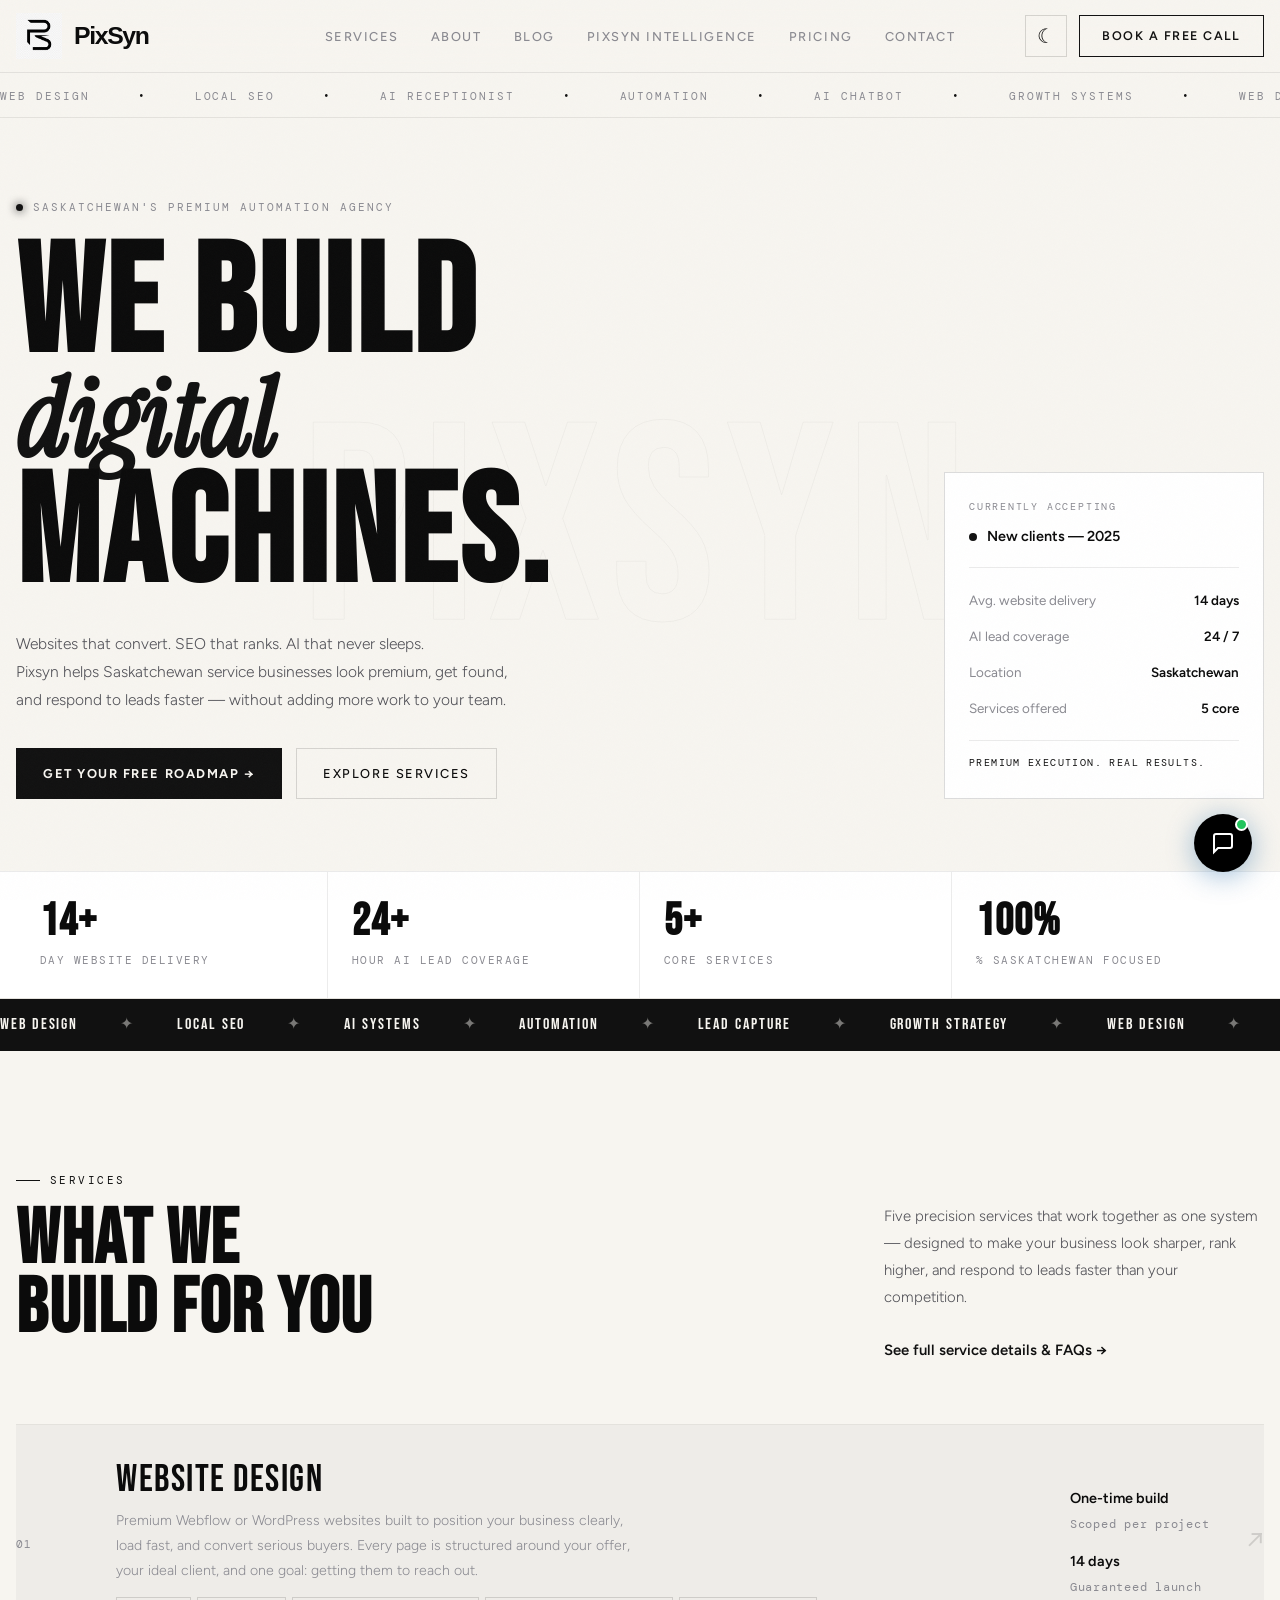
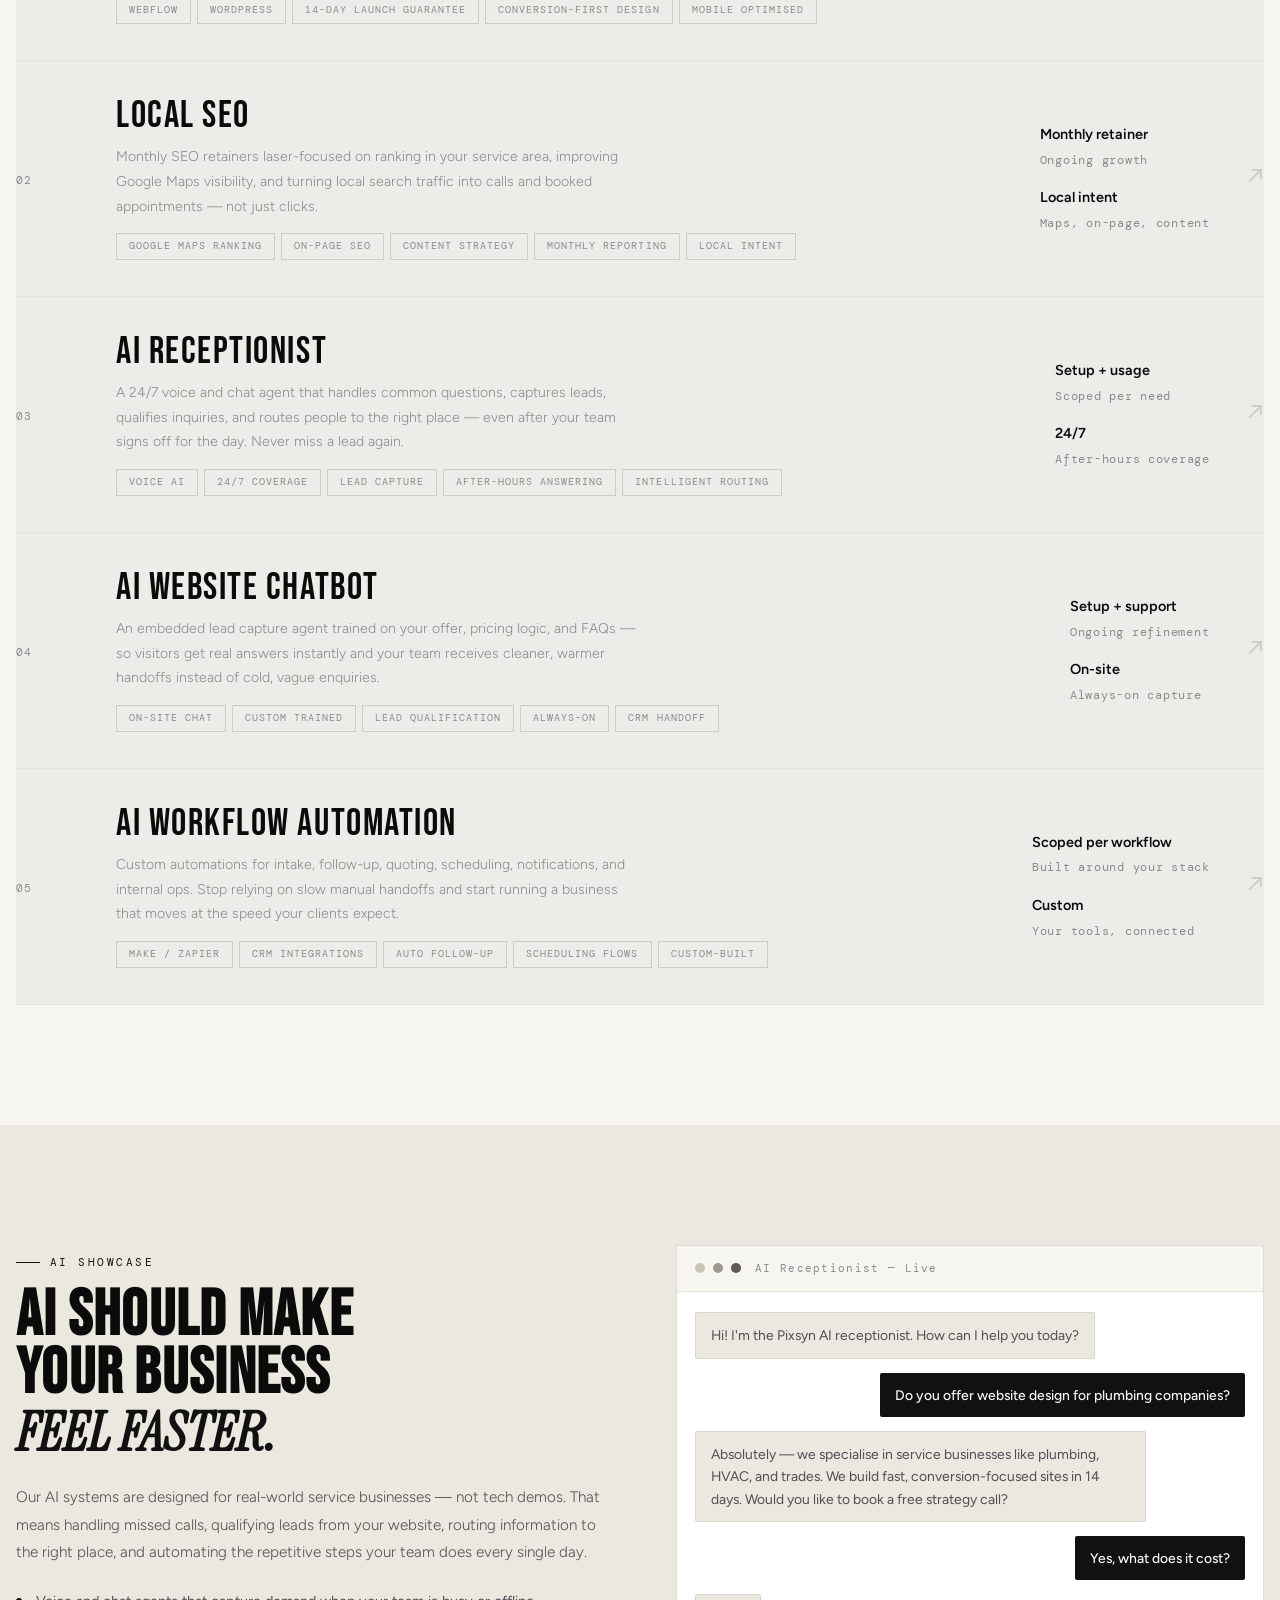
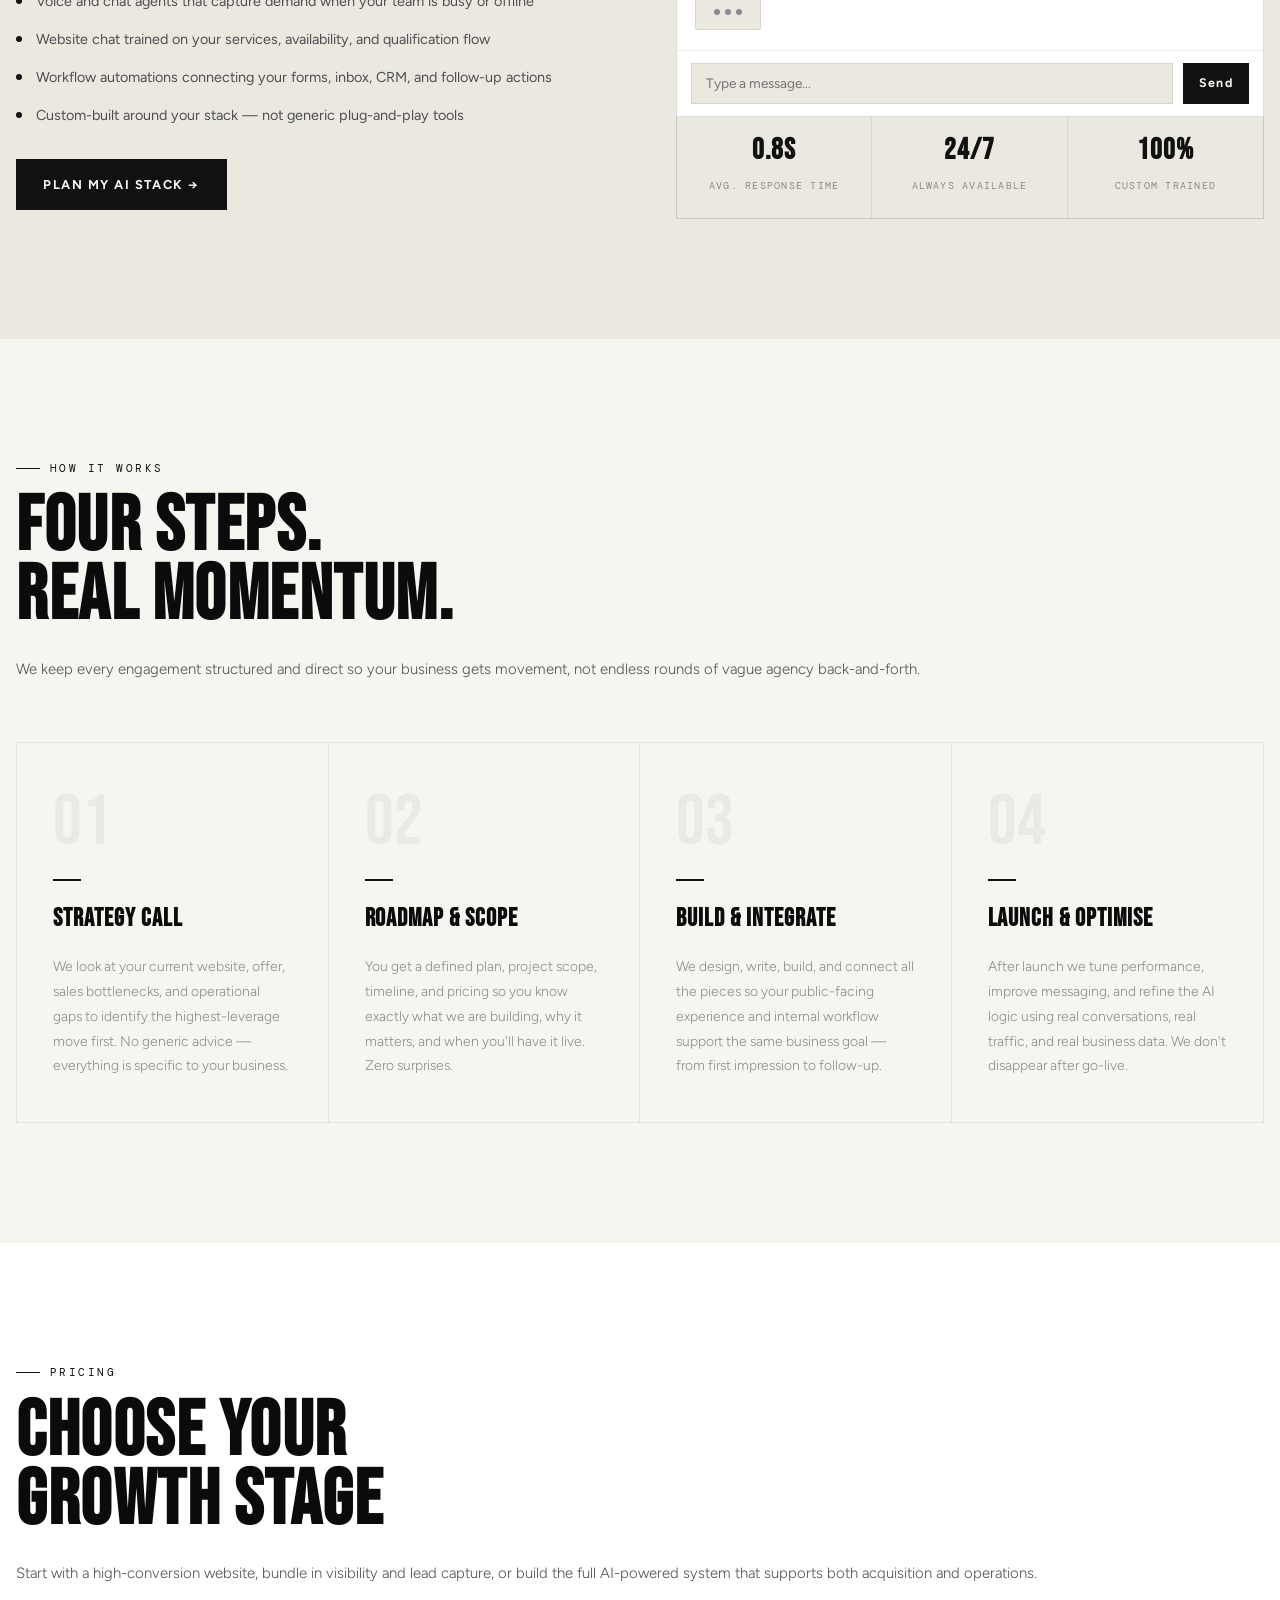
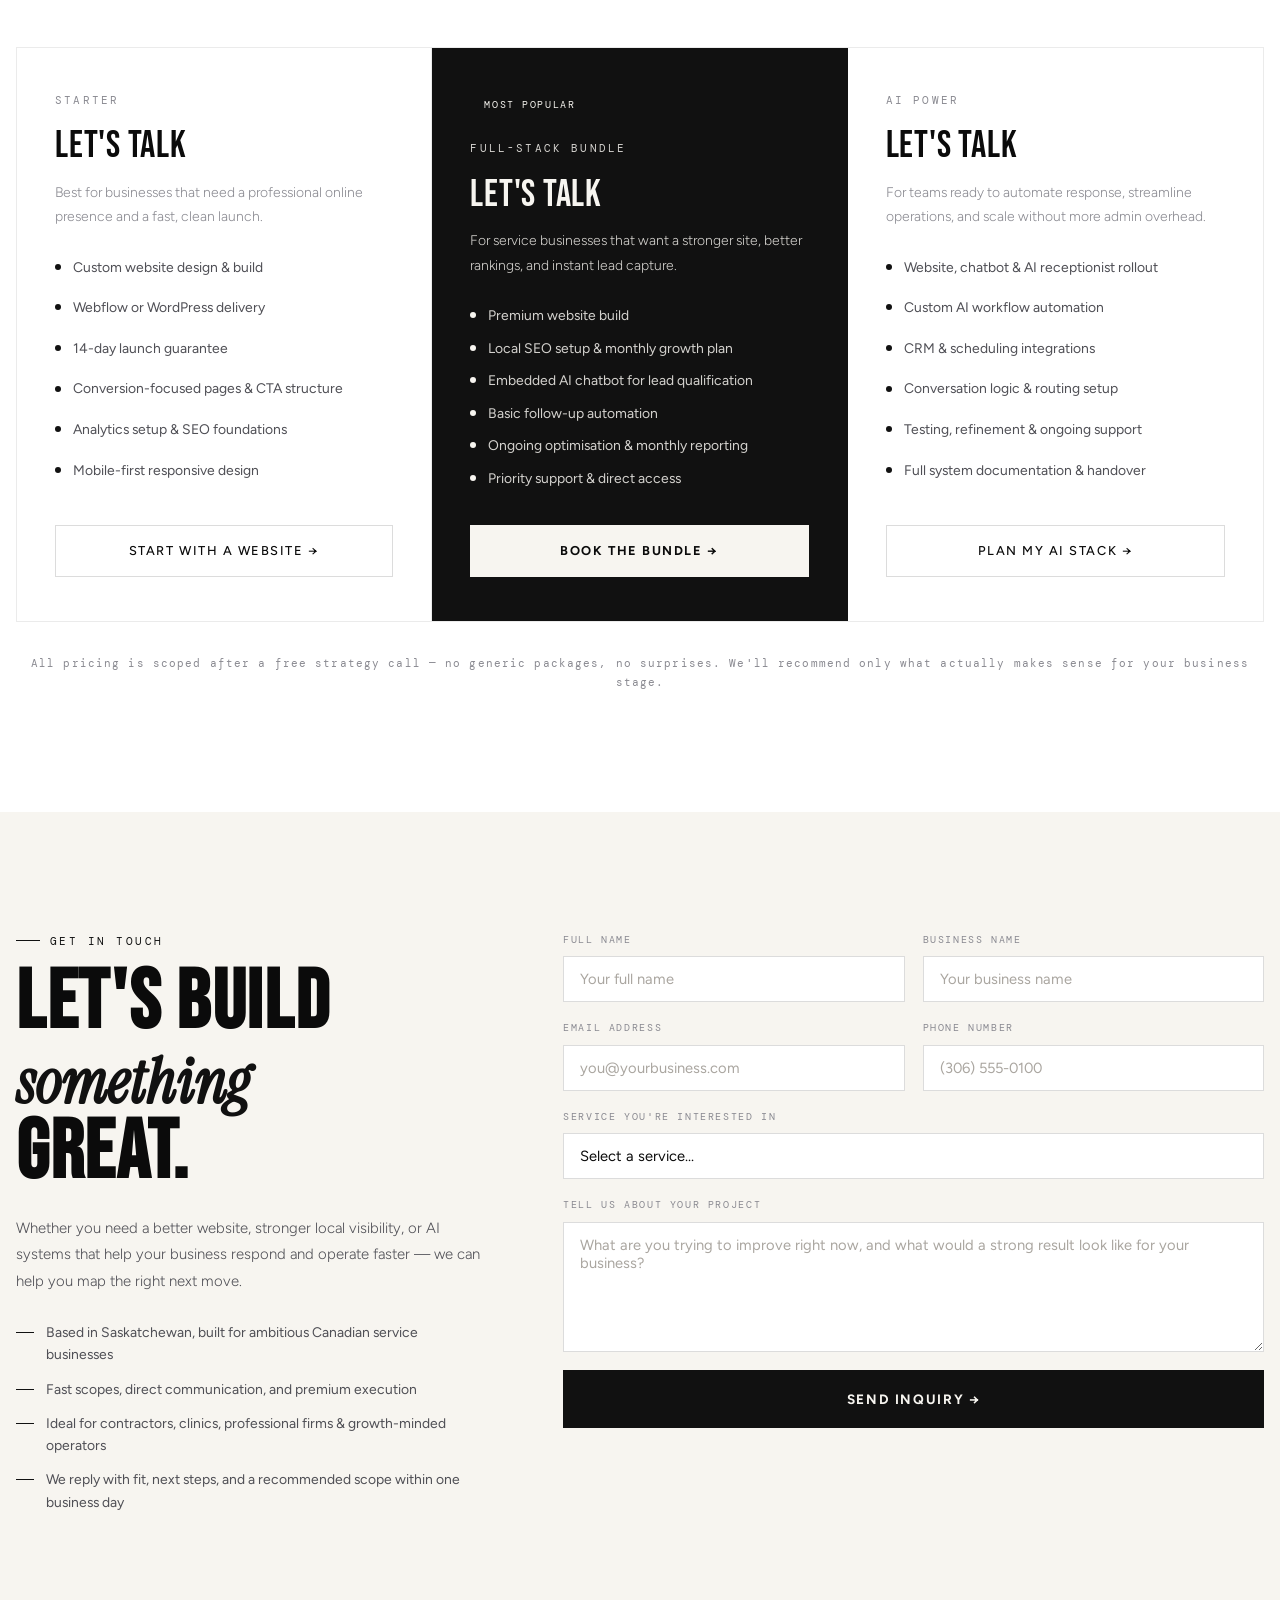
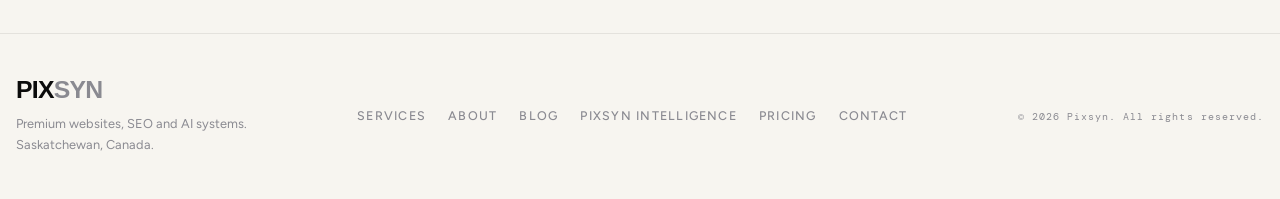
==== commit f9f7545c: "added multiple pages" ====
--- a/index.html
+++ b/index.html
@@ -33,13 +33,12 @@
         </a>
 
         <ul class="nav-links" id="navLinks">
-          <li><a href="#services">Services</a></li>
+          <li><a href="services.html">Services</a></li>
           <li><a href="about.html">About</a></li>
-          <li><a href="#process">Process</a></li>
-          <li><a href="#pricing">Pricing</a></li>
           <li><a href="blog.html">Blog</a></li>
           <li><a href="tools.html">Pixsyn Intelligence</a></li>
-          <li><a href="#contact">Contact</a></li>
+          <li><a href="#pricing">Pricing</a></li>
+          <li><a href="contact.html">Contact</a></li>
         </ul>
 
         <div class="nav-actions">
@@ -59,13 +58,12 @@
 
   <!-- MOBILE MENU -->
   <div class="mobile-menu" id="mobileMenu" aria-hidden="true">
-    <a href="#services">Services</a>
+    <a href="services.html">Services</a>
     <a href="about.html">About</a>
-    <a href="#process">Process</a>
+    <a href="blog.html">Blog</a>
+    <a href="tools.html">Pixsyn Intelligence</a>
     <a href="#pricing">Pricing</a>
-    <a href="blog.html">Blog</a>
-<a href="tools.html">Pixsyn Intelligence</a>
-    <a href="#contact">Contact</a>
+    <a href="contact.html">Contact</a>
   </div>
 
   <main id="top">
@@ -204,6 +202,8 @@
           <p class="section-desc">
             Five precision services that work together as one system — designed to make
             your business look sharper, rank higher, and respond to leads faster than your competition.
+            <br><br>
+            <a href="services.html" style="color:var(--orange); font-weight:600;">See full service details &amp; FAQs &rarr;</a>
           </p>
         </div>
 
@@ -628,13 +628,12 @@
         <p>Premium websites, SEO and AI systems.<br>Saskatchewan, Canada.</p>
       </div>
       <nav class="footer-links" aria-label="Footer navigation">
-        <a href="#services">Services</a>
+        <a href="services.html">Services</a>
         <a href="about.html">About</a>
-        <a href="#process">Process</a>
+        <a href="blog.html">Blog</a>
+        <a href="tools.html">Pixsyn Intelligence</a>
         <a href="#pricing">Pricing</a>
-        <a href="blog.html">Blog</a>
-<a href="tools.html">Pixsyn Intelligence</a>
-        <a href="#contact">Contact</a>
+        <a href="contact.html">Contact</a>
       </nav>
       <div class="footer-copy">
         &copy; <span id="fyear"></span> Pixsyn. All rights reserved.
--- a/style.css
+++ b/style.css
@@ -1382,6 +1382,58 @@
   width: 5px; height: 5px; border-radius: 50%; background: var(--orange);
 }
 
+/* teaser / gated report */
+.tc-score-row {
+  display: flex; align-items: baseline; gap: 14px;
+  padding: 24px 24px 20px; border-bottom: 1px solid var(--border);
+}
+.tc-score { font-family: var(--ff-display); font-size: 3rem; color: var(--white); line-height: 1; }
+.tc-score-max { font-family: var(--ff-mono); font-size: 1rem; color: var(--muted); }
+.tc-score-label {
+  font-family: var(--ff-mono); font-size: 0.75rem;
+  letter-spacing: 0.06em; text-transform: uppercase; color: var(--muted);
+}
+
+.tc-finding {
+  display: flex; align-items: flex-start; gap: 12px;
+  padding: 16px 24px; border-bottom: 1px solid var(--border);
+}
+.tc-finding:last-child { border-bottom: none; }
+.tc-finding-icon { font-size: 1rem; margin-top: 2px; color: var(--muted); flex-shrink: 0; }
+.tc-finding-icon.error { color: var(--white); }
+.tc-finding-label {
+  font-family: var(--ff-mono); font-size: 0.64rem;
+  letter-spacing: 0.08em; text-transform: uppercase; color: var(--muted); margin-bottom: 3px;
+}
+.tc-finding-value { font-size: 0.88rem; color: var(--off); }
+
+.tc-locked-note {
+  font-family: var(--ff-mono); font-size: 0.7rem;
+  letter-spacing: 0.08em; text-transform: uppercase; color: var(--muted);
+  text-align: center; margin: 24px 0 16px;
+}
+
+.tc-unlock-panel { border: 1px solid var(--border-mid); padding: 26px; }
+.tc-unlock-copy { font-size: 0.85rem; color: var(--muted); line-height: 1.65; margin-bottom: 18px; }
+.tc-unlock-form { display: flex; gap: 10px; flex-wrap: wrap; }
+.tc-unlock-form input {
+  flex: 1; min-width: 220px; padding: 12px 14px;
+  background: var(--navy); border: 1px solid var(--border-mid);
+  color: var(--white); font-family: var(--ff-body); font-size: 0.88rem; outline: none;
+}
+.tc-unlock-form input:focus { border-color: var(--orange); }
+.tc-unlock-btn {
+  padding: 12px 24px; background: var(--orange); color: var(--navy);
+  font-weight: 700; font-size: 0.78rem; letter-spacing: 0.1em; text-transform: uppercase;
+  border: 1px solid transparent; white-space: nowrap; transition: background 0.2s;
+}
+.tc-unlock-btn:hover { background: var(--orange-h); }
+.tc-unlock-btn:disabled { opacity: 0.5; cursor: not-allowed; }
+.tc-unlock-success {
+  padding: 16px 18px; border: 1px solid var(--border-mid);
+  font-family: var(--ff-mono); font-size: 0.82rem; color: var(--white);
+}
+
 @media (max-width: 900px) {
   .tools-grid { grid-template-columns: 1fr 1fr; }
   .tool-card:nth-child(3n) { border-right: 1px solid var(--border); }
@@ -1394,6 +1446,110 @@
   .tc-form { flex-direction: column; }
   .tc-result-row { flex-direction: column; gap: 6px; }
   .tc-result-key { min-width: 0; }
+}
+
+/* ── SERVICES DETAIL PAGE ────────────────────────── */
+.svc-nav-strip {
+  display: flex; flex-wrap: wrap; gap: 0;
+  border: 1px solid var(--border);
+  margin-bottom: 8px;
+}
+.svc-nav-link {
+  flex: 1; min-width: 140px; text-align: center;
+  padding: 16px 12px;
+  border-right: 1px solid var(--border);
+  font-family: var(--ff-mono); font-size: 0.68rem;
+  letter-spacing: 0.08em; text-transform: uppercase;
+  color: var(--muted); transition: color 0.2s, background 0.2s;
+}
+.svc-nav-link:last-child { border-right: none; }
+.svc-nav-link:hover { color: var(--white); background: rgba(11,11,11,0.035); }
+
+.svc-detail {
+  padding: 88px 0;
+  border-bottom: 1px solid var(--border);
+  scroll-margin-top: 90px;
+}
+.svc-detail:nth-child(even) { background: var(--navy-2); }
+.svc-detail-head {
+  display: flex; align-items: baseline; gap: 20px;
+  margin-bottom: 28px;
+}
+.svc-detail-num {
+  font-family: var(--ff-display); font-size: 1.4rem;
+  color: var(--muted); letter-spacing: 0.06em;
+}
+.svc-detail-title {
+  font-family: var(--ff-display);
+  font-size: clamp(2.4rem, 5vw, 4.2rem);
+  letter-spacing: 0.02em; color: var(--white); line-height: 1;
+}
+.svc-detail-grid {
+  display: grid; grid-template-columns: 1.3fr 1fr;
+  gap: 56px; align-items: start;
+}
+.svc-detail-copy p {
+  font-size: 0.95rem; color: var(--off);
+  line-height: 1.85; font-weight: 300; margin-bottom: 20px;
+}
+.svc-included {
+  border: 1px solid var(--border-mid);
+  padding: 30px 28px;
+}
+.svc-included-title {
+  font-family: var(--ff-mono); font-size: 0.68rem;
+  letter-spacing: 0.14em; text-transform: uppercase;
+  color: var(--muted); margin-bottom: 18px;
+}
+.svc-included ul { display: grid; gap: 12px; margin-bottom: 26px; }
+.svc-included li {
+  position: relative; padding-left: 18px;
+  font-size: 0.87rem; color: var(--off); line-height: 1.5;
+}
+.svc-included li::before {
+  content: ''; position: absolute; left: 0; top: 0.5em;
+  width: 6px; height: 6px; border-radius: 50%; background: var(--orange);
+}
+.svc-included .btn-dark { width: 100%; justify-content: center; }
+
+/* FAQ accordion */
+.svc-faq-title {
+  font-family: var(--ff-mono); font-size: 0.68rem;
+  letter-spacing: 0.14em; text-transform: uppercase;
+  color: var(--muted); margin: 40px 0 18px;
+}
+.svc-faq { border-top: 1px solid var(--border); }
+.svc-faq-item { border-bottom: 1px solid var(--border); }
+.svc-faq-item summary {
+  display: flex; align-items: center; justify-content: space-between;
+  gap: 16px; padding: 18px 2px;
+  cursor: pointer; list-style: none;
+  font-family: var(--ff-body); font-size: 0.92rem; font-weight: 500;
+  color: var(--white);
+}
+.svc-faq-item summary::-webkit-details-marker { display: none; }
+.svc-faq-icon {
+  flex-shrink: 0; width: 20px; height: 20px;
+  display: flex; align-items: center; justify-content: center;
+  border: 1px solid var(--border-mid);
+  font-size: 0.9rem; color: var(--muted);
+  transition: transform 0.25s var(--ease), background 0.2s;
+}
+.svc-faq-item[open] .svc-faq-icon { transform: rotate(45deg); background: var(--orange); color: var(--navy); border-color: var(--orange); }
+.svc-faq-item p {
+  font-size: 0.88rem; color: var(--muted);
+  line-height: 1.75; font-weight: 300;
+  padding: 0 2px 20px;
+}
+
+@media (max-width: 1100px) {
+  .svc-detail-grid { grid-template-columns: 1fr; gap: 36px; }
+}
+@media (max-width: 768px) {
+  .svc-nav-strip { flex-direction: column; }
+  .svc-nav-link { border-right: none; border-bottom: 1px solid var(--border); }
+  .svc-nav-link:last-child { border-bottom: none; }
+  .svc-detail { padding: 56px 0; }
 }
 
 /* ── RESPONSIVE ──────────────────────────────────── */
